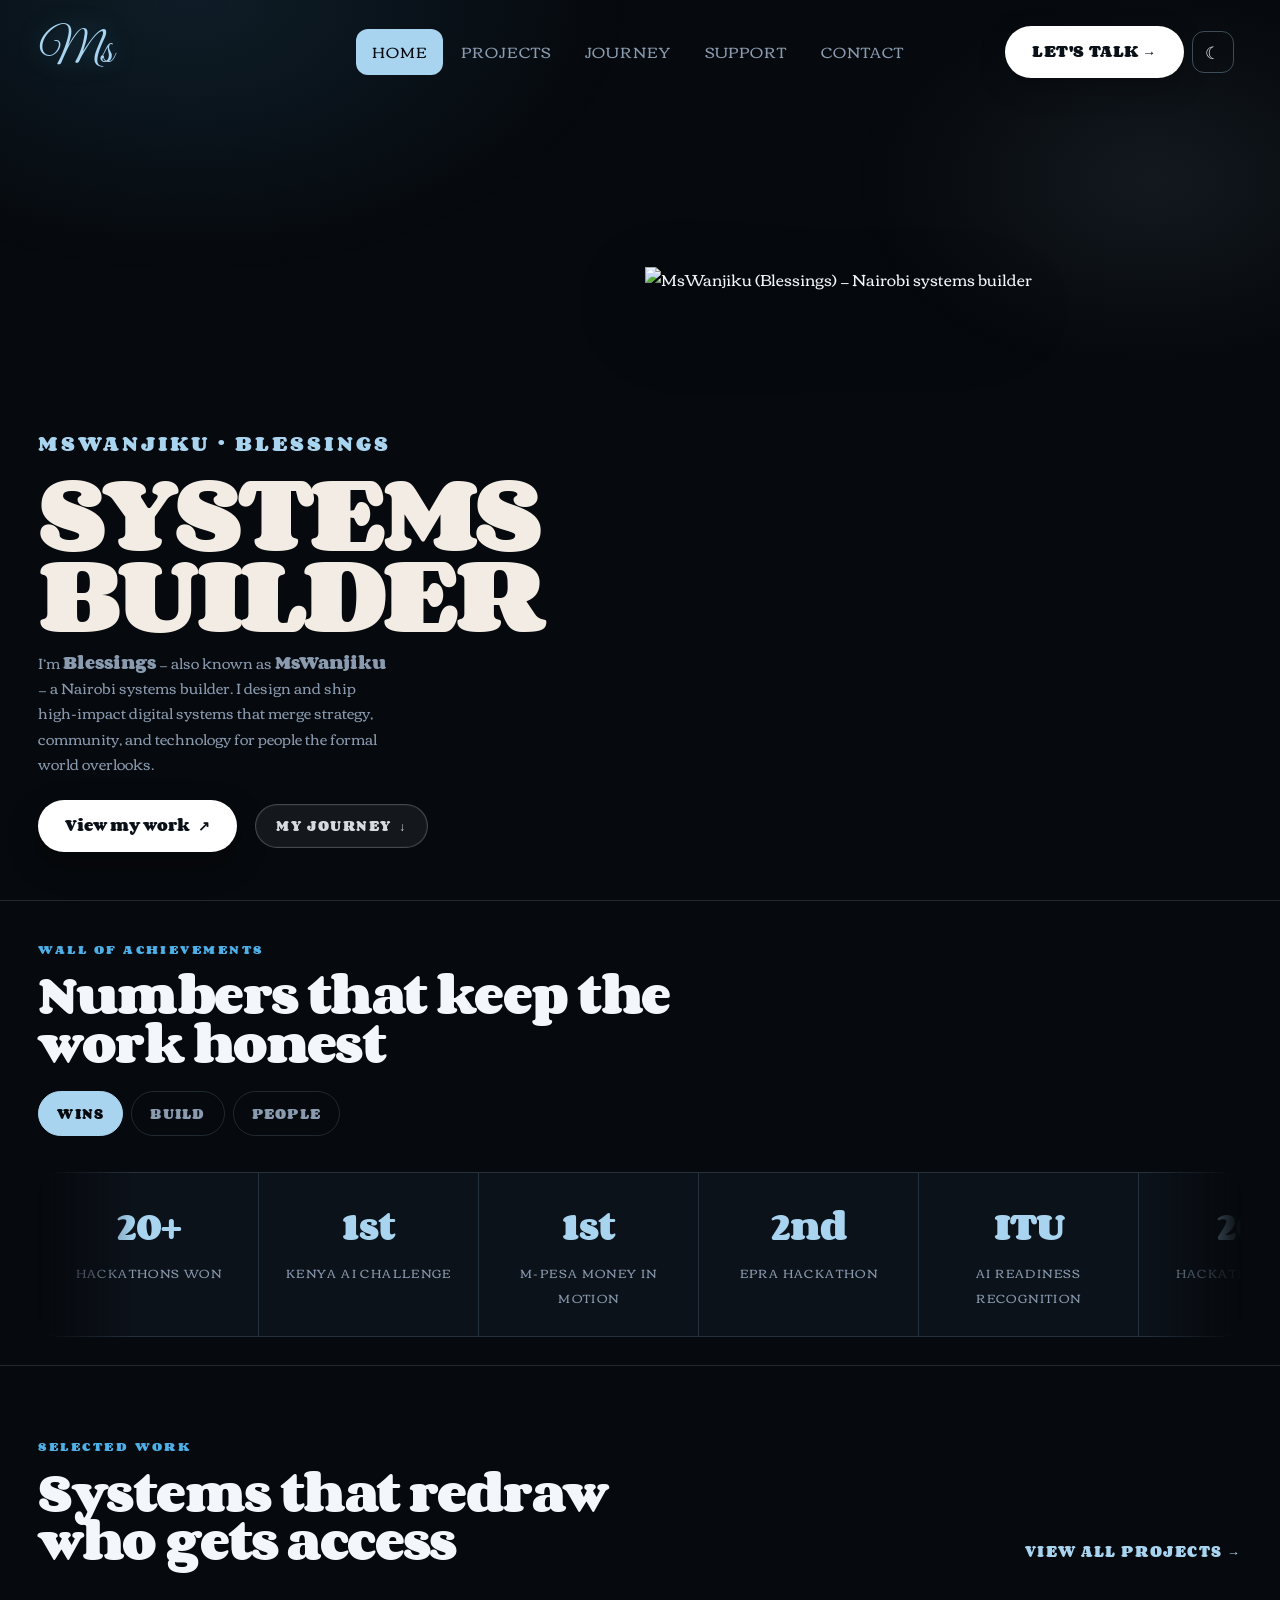
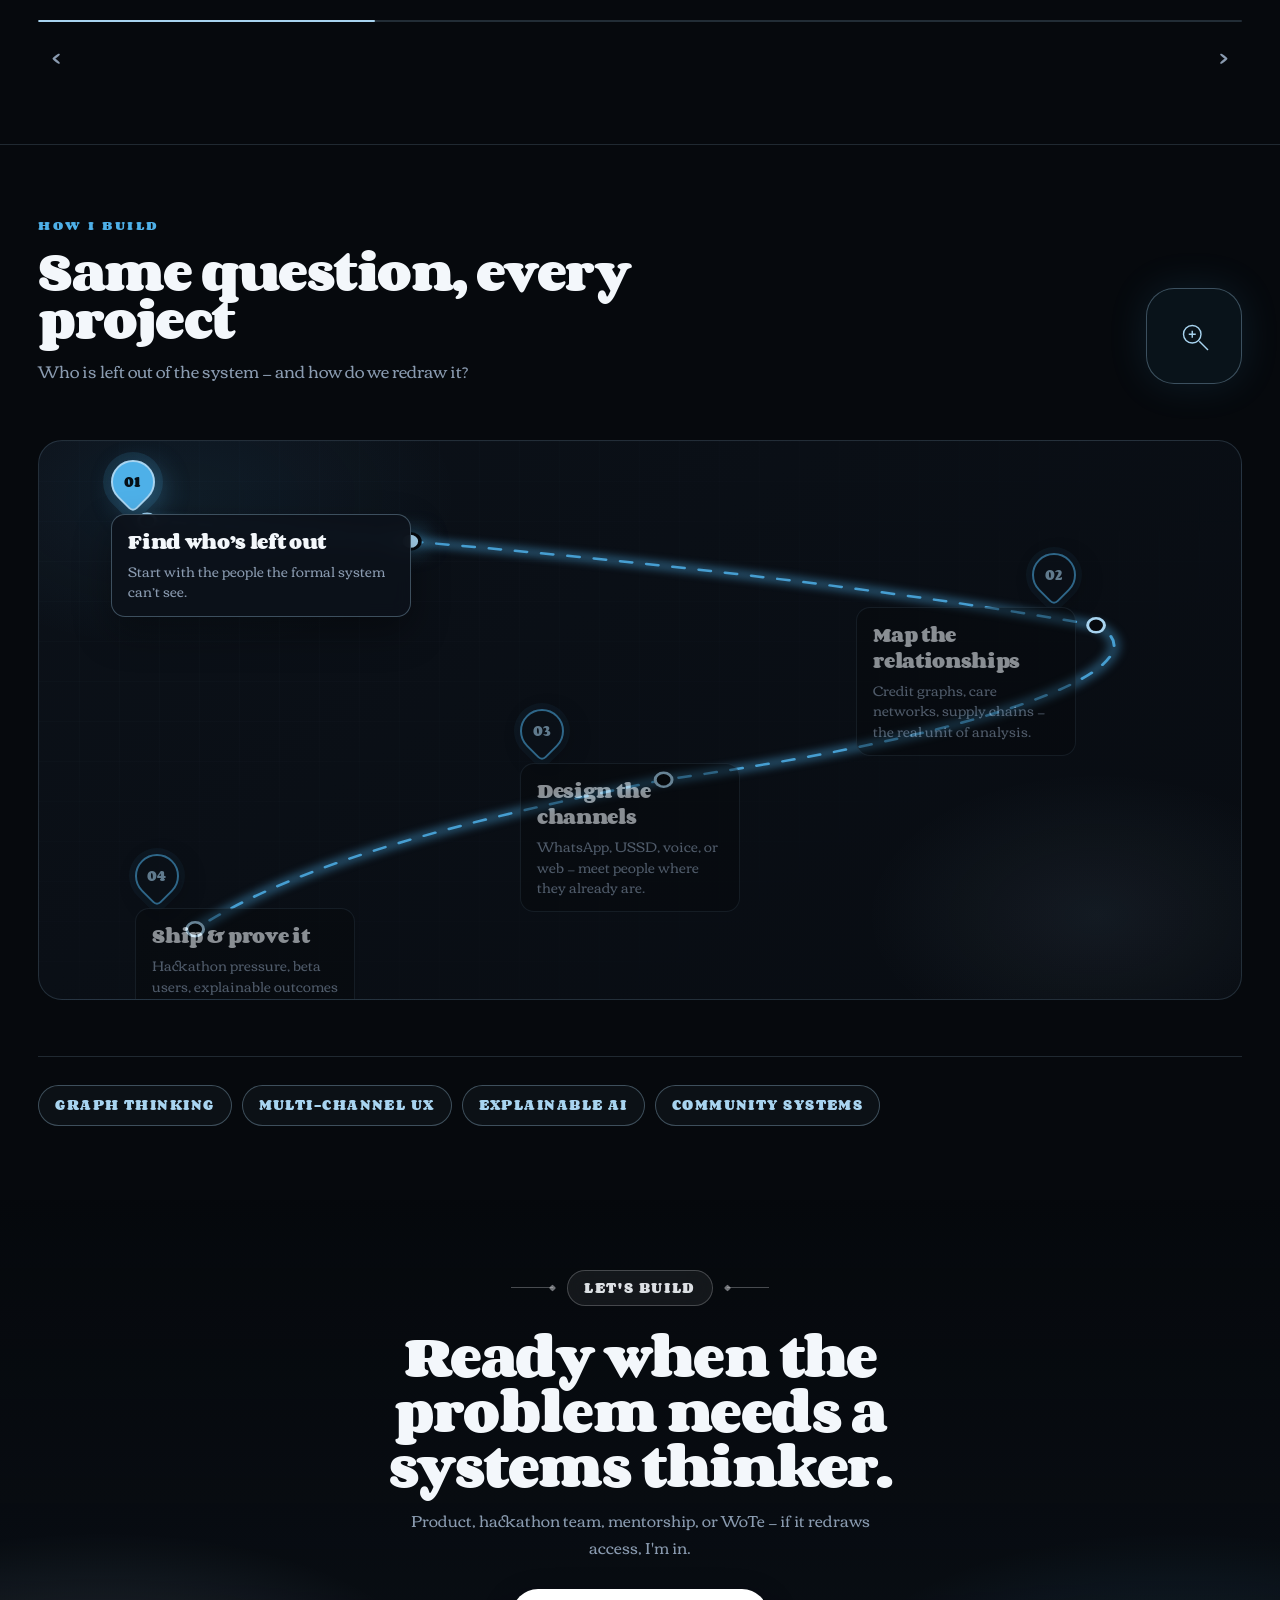
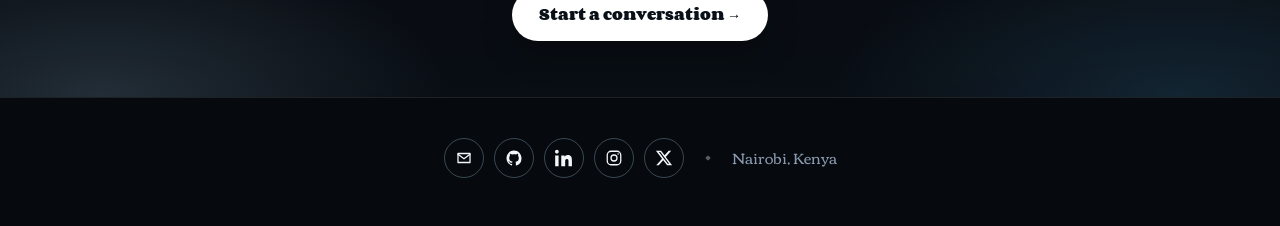
==== index.html @ 340e0d59 "Add portfolio foundation with home page and global styles. Co-authored-by: Cursor <cursoragent@curso" ====
<!DOCTYPE html>
<html lang="en">
<head>
<meta charset="UTF-8">
<meta name="viewport" content="width=device-width, initial-scale=1.0">
<title>MsWanjiku (Blessings) — Systems Builder in Nairobi</title>
<meta name="description" content="MsWanjiku (Blessings) is a Nairobi-based systems builder, developer, and product thinker. She designs AI, fintech, health, and community systems for people the formal world overlooks — and founded WoTe, a women-in-tech community.">
<meta name="author" content="Blessings (MsWanjiku)">
<meta name="robots" content="index, follow, max-image-preview:large">
<meta name="theme-color" content="#06090D">
<link rel="canonical" href="https://mswanjiku.live/">
<link rel="icon" href="favicon.svg" type="image/svg+xml">
<meta property="og:type" content="website">
<meta property="og:site_name" content="MsWanjiku">
<meta property="og:locale" content="en_KE">
<meta property="og:title" content="MsWanjiku (Blessings) — Systems Builder in Nairobi">
<meta property="og:description" content="MsWanjiku (Blessings) is a Nairobi-based systems builder, developer, and product thinker. She designs AI, fintech, health, and community systems for people the formal world overlooks — and founded WoTe, a women-in-tech community.">
<meta property="og:url" content="https://mswanjiku.live/">
<meta property="og:image" content="https://mswanjiku.live/images/portrait-hero.png">
<meta property="og:image:alt" content="MsWanjiku (Blessings) — systems builder">
<meta name="twitter:card" content="summary_large_image">
<meta name="twitter:title" content="MsWanjiku (Blessings) — Systems Builder in Nairobi">
<meta name="twitter:description" content="MsWanjiku (Blessings) is a Nairobi-based systems builder, developer, and product thinker. She designs AI, fintech, health, and community systems for people the formal world overlooks — and founded WoTe, a women-in-tech community.">
<meta name="twitter:image" content="https://mswanjiku.live/images/portrait-hero.png">
<meta name="twitter:creator" content="@mswanjiku">
<meta name="keywords" content="MsWanjiku, Blessings, Blessings Wanjiku, Nairobi developer, systems builder, Kenya AI, fintech Kenya, WoTe, women in tech">
<script type="application/ld+json">
{
  "@context": "https://schema.org",
  "@type": "Person",
  "@id": "https://mswanjiku.live/#mswanjiku",
  "name": "Blessings",
  "alternateName": [
    "MsWanjiku",
    "Ms Wanjiku",
    "Blessings Wanjiku"
  ],
  "url": "https://mswanjiku.live/",
  "image": "https://mswanjiku.live/images/portrait-hero.png",
  "jobTitle": [
    "Systems Builder",
    "Developer",
    "Product Thinker"
  ],
  "description": "Nairobi-based systems builder who designs and ships AI, fintech, health, and community infrastructure for people overlooked by formal systems. Founder of WoTe.",
  "email": "mailto:blessingswanjiku15@gmail.com",
  "address": {
    "@type": "PostalAddress",
    "addressLocality": "Nairobi",
    "addressCountry": "KE"
  },
  "nationality": "Kenyan",
  "knowsAbout": [
    "Machine learning",
    "Artificial intelligence",
    "Fintech",
    "Health systems",
    "Product design",
    "Community building",
    "Women in tech",
    "Access and inclusion"
  ],
  "sameAs": [
    "https://github.com/Nosh-thee-techy",
    "https://www.linkedin.com/in/mswanjiku",
    "https://www.instagram.com/mswanjiku",
    "https://x.com/mswanjiku"
  ],
  "founder": {
    "@type": "Organization",
    "name": "WoTe",
    "description": "Women-in-tech community focused on access, community, and representation."
  }
}
</script>
<script type="application/ld+json">
{
  "@context": "https://schema.org",
  "@type": "WebSite",
  "@id": "https://mswanjiku.live/#website",
  "name": "MsWanjiku",
  "alternateName": "Blessings \u2014 Systems Builder",
  "url": "https://mswanjiku.live/",
  "description": "Nairobi-based systems builder who designs and ships AI, fintech, health, and community infrastructure for people overlooked by formal systems. Founder of WoTe.",
  "inLanguage": "en",
  "publisher": {
    "@id": "https://mswanjiku.live/#mswanjiku"
  },
  "about": {
    "@id": "https://mswanjiku.live/#mswanjiku"
  }
}
</script>
<script type="application/ld+json">
{
  "@context": "https://schema.org",
  "@type": "ProfilePage",
  "@id": "https://mswanjiku.live/#profile",
  "url": "https://mswanjiku.live/",
  "name": "MsWanjiku \u2014 Systems Builder",
  "mainEntity": {
    "@id": "https://mswanjiku.live/#mswanjiku"
  },
  "about": {
    "@id": "https://mswanjiku.live/#mswanjiku"
  }
}
</script>
<script>
(function () {
  try {
    var t = localStorage.getItem('theme');
    if (t === 'light' || t === 'dark') document.documentElement.setAttribute('data-theme', t);
  } catch (e) {}
})();
</script>
<link rel="stylesheet" href="styles.css">
</head>
<body>

<div class="nav-wrap">
  <nav class="nav">
    <a href="index.html" class="nav-logo" aria-label="MsWanjiku home">
      <span class="nav-logo-ms">Ms</span>
    </a>
    <div class="nav-links">
      <a href="index.html">Home</a>
      <a href="projects.html">Projects</a>
      <a href="journey.html">Journey</a>
      <a href="support.html">Support</a>
      <a href="contact.html">Contact</a>
    </div>
    <div class="nav-end">
      <a href="contact.html" class="nav-cta">Let's talk →</a>
      <button class="theme-toggle" type="button" aria-label="Toggle light mode" title="Toggle theme">
      <span class="theme-toggle-sun" aria-hidden="true">☀</span>
      <span class="theme-toggle-moon" aria-hidden="true">☾</span>
      </button>
      <button class="nav-toggle" aria-label="Toggle menu">☰</button>
    </div>
  </nav>
</div>

<main>
  <!-- ============ HERO ============ -->
  <section id="hero" data-section="hero" data-icon-label="Hero">
    <div class="hero-copy">
      <p class="hero-kicker">MsWanjiku · Blessings</p>
      <h1 class="hero-display">Systems<br>Builder</h1>
      <p class="hero-blurb">I’m <strong>Blessings</strong> — also known as <strong>MsWanjiku</strong> — a Nairobi systems builder. I design and ship high-impact digital systems that merge strategy, community, and technology for people the formal world overlooks.</p>
      <div class="hero-actions">
        <a href="projects.html" class="btn btn-primary">View my work <span aria-hidden="true">↗</span></a>
        <a href="journey.html" class="btn-text-link">My journey <span aria-hidden="true">↓</span></a>
      </div>
    </div>

    <div class="hero-media">
      <img
        src="images/portrait-hero.png"
        alt="MsWanjiku (Blessings) — Nairobi systems builder"
        class="hero-media-img"
        width="1024"
        height="1024"
      >
    </div>
  </section>

  <!-- ============ WALL OF FAME ============ -->
  <section class="fame-section" id="fame" data-section="fame" data-icon-label="Achievements">
    <div class="fame-head">
      <span class="section-label">Wall of Achievements</span>
      <h2 class="section-title">Numbers that keep the work honest</h2>
    </div>
    <div class="fame-tabs" id="fame-tabs" role="tablist">
      <button class="fame-tab is-active" data-fame="wins">Wins</button>
      <button class="fame-tab" data-fame="build">Build</button>
      <button class="fame-tab" data-fame="people">People</button>
    </div>
    <div class="fame-marquee" aria-label="Achievements">
      <div class="fame-track" id="fame-track"></div>
    </div>
  </section>

  <!-- ============ FEATURED WORK ============ -->
  <section class="section-pad work-section" id="work" data-section="work" data-icon-label="Work">
    <div class="work-head">
      <div>
        <span class="section-label">Selected Work</span>
        <h2 class="section-title">Systems that redraw who gets access</h2>
      </div>
      <a href="projects.html" class="link-arrow">View all projects →</a>
    </div>
    <div class="work-landscape" id="featured-grid"></div>
    <div class="work-nav" aria-label="Browse projects">
      <div class="work-nav-track" aria-hidden="true">
        <div class="work-nav-progress" id="work-nav-progress"></div>
      </div>
      <div class="work-nav-arrows">
        <button type="button" class="work-nav-btn" id="work-prev" aria-label="Previous projects">‹</button>
        <button type="button" class="work-nav-btn" id="work-next" aria-label="Next projects">›</button>
      </div>
    </div>
  </section>

  <!-- ============ PROCESS ============ -->
  <section class="section-pad process-section" id="process" data-section="process" data-icon-label="Process">
    <div class="process-head">
      <div>
        <span class="section-label">How I Build</span>
        <h2 class="section-title">Same question, every project</h2>
        <p class="process-lead">Who is left out of the system — and how do we redraw it?</p>
      </div>
      <div class="process-lens" aria-hidden="true">
        <svg class="process-lens-icon is-active" data-step-icon="1" viewBox="0 0 48 48" fill="none" stroke="currentColor" stroke-width="1.6"><circle cx="22" cy="22" r="10"/><path d="M30 30l10 10"/><path d="M18 22h8M22 18v8"/></svg>
        <svg class="process-lens-icon" data-step-icon="2" viewBox="0 0 48 48" fill="none" stroke="currentColor" stroke-width="1.6"><circle cx="16" cy="24" r="5"/><circle cx="32" cy="16" r="4"/><circle cx="34" cy="32" r="4"/><path d="M20.5 21.5 28.5 17.5M20 26.5 30.5 30"/></svg>
        <svg class="process-lens-icon" data-step-icon="3" viewBox="0 0 48 48" fill="none" stroke="currentColor" stroke-width="1.6"><rect x="8" y="12" width="20" height="28" rx="3"/><rect x="22" y="8" width="18" height="24" rx="3"/><path d="M14 20h8M14 26h6"/></svg>
        <svg class="process-lens-icon" data-step-icon="4" viewBox="0 0 48 48" fill="none" stroke="currentColor" stroke-width="1.6"><path d="M12 30l8-16 6 10 4-8 6 14"/><path d="M10 36h28"/></svg>
      </div>
    </div>

    <div class="process-map" id="process-list">
      <svg class="process-map-svg" viewBox="0 0 1000 560" preserveAspectRatio="none" aria-hidden="true">
        <path id="process-route" class="process-map-route-glow" d="M90 80 C 320 100, 620 130, 880 185 C 940 220, 820 290, 520 340 C 360 380, 220 420, 130 490" />
        <path class="process-map-route" d="M90 80 C 320 100, 620 130, 880 185 C 940 220, 820 290, 520 340 C 360 380, 220 420, 130 490" />
        <circle class="process-map-dot" cx="90" cy="80" r="7" />
        <circle class="process-map-dot" cx="880" cy="185" r="7" />
        <circle class="process-map-dot" cx="520" cy="340" r="7" />
        <circle class="process-map-dot" cx="130" cy="490" r="7" />
        <circle id="process-traveler" class="process-map-traveler" cx="90" cy="80" r="8" />
      </svg>

      <article class="process-step is-active" data-step="1" style="--x:6%; --y:4%;">
        <div class="process-pin"><span class="num">01</span></div>
        <div class="process-card">
          <h4>Find who’s left out</h4>
          <p>Start with the people the formal system can’t see.</p>
          <div class="process-card-detail">
            <p>Interview the overlooked users first. Name the barriers — literacy, connectivity, trust, documentation — before writing a line of product strategy.</p>
          </div>
        </div>
      </article>

      <article class="process-step" data-step="2" style="--x:68%; --y:20%;">
        <div class="process-pin"><span class="num">02</span></div>
        <div class="process-card">
          <h4>Map the relationships</h4>
          <p>Credit graphs, care networks, supply chains — the real unit of analysis.</p>
          <div class="process-card-detail">
            <p>Systems fail in the links between people. I model who depends on whom, what flows where, and where a small intervention can unlock access.</p>
          </div>
        </div>
      </article>

      <article class="process-step" data-step="3" style="--x:40%; --y:48%;">
        <div class="process-pin"><span class="num">03</span></div>
        <div class="process-card">
          <h4>Design the channels</h4>
          <p>WhatsApp, USSD, voice, or web — meet people where they already are.</p>
          <div class="process-card-detail">
            <p>Pick the lowest-friction channel for the real context. Design for intermittent connectivity, shared phones, and interfaces that don’t assume English or broadband.</p>
          </div>
        </div>
      </article>

      <article class="process-step" data-step="4" style="--x:8%; --y:74%;">
        <div class="process-pin"><span class="num">04</span></div>
        <div class="process-card">
          <h4>Ship & prove it</h4>
          <p>Hackathon pressure, beta users, explainable outcomes — then scale what works.</p>
          <div class="process-card-detail">
            <p>Prototype under constraint, put it in front of real users, measure what changed, and only then scale. Proof beats polish.</p>
          </div>
        </div>
      </article>
    </div>

    <div class="process-tools reveal">
      <span>Graph thinking</span>
      <span>Multi-channel UX</span>
      <span>Explainable AI</span>
      <span>Community systems</span>
    </div>
  </section>

</main>


<section class="site-cta">
  <div class="site-cta-inner">
    <div class="site-cta-badge-wrap">
      <span class="site-cta-line" aria-hidden="true"></span>
      <span class="site-cta-badge">Let's build</span>
      <span class="site-cta-line" aria-hidden="true"></span>
    </div>
    <h2>Ready when the problem needs a systems thinker.</h2>
    <p>Product, hackathon team, mentorship, or WoTe — if it redraws access, I'm in.</p>
    <a href="mailto:blessingswanjiku15@gmail.com" class="btn btn-primary">Start a conversation →</a>
  </div>
</section>

<footer class="site-footer" id="connect" data-section="connect" data-icon-label="Connect">
  <div class="site-footer-contacts">
    <div class="site-socials" aria-label="Social links">
      <a href="mailto:blessingswanjiku15@gmail.com" class="site-social" aria-label="Email">
        <svg viewBox="0 0 24 24" aria-hidden="true" fill="none" stroke="currentColor" stroke-width="1.7" stroke-linecap="round" stroke-linejoin="round"><path d="M4 6h16v12H4z"/><path d="m4 7 8 6 8-6"/></svg>
      </a>
      <a href="https://github.com/Nosh-thee-techy" class="site-social" target="_blank" rel="noopener" aria-label="GitHub">
        <svg viewBox="0 0 24 24" aria-hidden="true" fill="currentColor"><path d="M12 2C6.48 2 2 6.58 2 12.26c0 4.52 2.87 8.35 6.84 9.7.5.1.68-.22.68-.48 0-.24-.01-.87-.01-1.7-2.78.62-3.37-1.37-3.37-1.37-.45-1.18-1.11-1.5-1.11-1.5-.91-.64.07-.63.07-.63 1 .07 1.53 1.06 1.53 1.06.89 1.57 2.34 1.12 2.91.86.09-.66.35-1.12.63-1.38-2.22-.26-4.56-1.14-4.56-5.07 0-1.12.39-2.03 1.03-2.75-.1-.26-.45-1.3.1-2.7 0 0 .84-.27 2.75 1.05A9.3 9.3 0 0 1 12 7.1c.85 0 1.71.12 2.51.35 1.91-1.32 2.75-1.05 2.75-1.05.55 1.4.2 2.44.1 2.7.64.72 1.03 1.63 1.03 2.75 0 3.94-2.34 4.8-4.57 5.06.36.32.68.94.68 1.9 0 1.38-.01 2.49-.01 2.83 0 .26.18.58.69.48A10.04 10.04 0 0 0 22 12.26C22 6.58 17.52 2 12 2z"/></svg>
      </a>
      <a href="https://www.linkedin.com/in/mswanjiku" class="site-social" target="_blank" rel="noopener" aria-label="LinkedIn">
        <svg viewBox="0 0 24 24" aria-hidden="true" fill="currentColor"><path d="M4.98 3.5C4.98 4.88 3.88 6 2.5 6S.02 4.88.02 3.5C.02 2.12 1.13 1 2.5 1s2.48 1.12 2.48 2.5zM.22 8.5h4.56V23H.22V8.5zM8.34 8.5h4.37v1.98h.06c.61-1.15 2.1-2.36 4.32-2.36 4.62 0 5.47 3.04 5.47 6.99V23h-4.56v-6.2c0-1.48-.03-3.38-2.06-3.38-2.06 0-2.38 1.61-2.38 3.27V23H8.34V8.5z"/></svg>
      </a>
      <a href="https://www.instagram.com/mswanjiku" class="site-social" target="_blank" rel="noopener" aria-label="Instagram">
        <svg viewBox="0 0 24 24" aria-hidden="true" fill="none" stroke="currentColor" stroke-width="1.7" stroke-linecap="round" stroke-linejoin="round"><rect x="3" y="3" width="18" height="18" rx="5"/><circle cx="12" cy="12" r="4"/><circle cx="17.5" cy="6.5" r="1" fill="currentColor" stroke="none"/></svg>
      </a>
      <a href="https://x.com/mswanjiku" class="site-social" target="_blank" rel="noopener" aria-label="X">
        <svg viewBox="0 0 24 24" aria-hidden="true" fill="currentColor"><path d="M18.244 2.25h3.308l-7.227 8.26 8.502 11.24H16.17l-5.214-6.817L4.99 21.75H1.68l7.73-8.835L1.254 2.25H8.08l4.713 6.231zm-1.161 17.52h1.833L7.084 4.126H5.117z"/></svg>
      </a>
    </div>
    <span class="site-footer-sep" aria-hidden="true"></span>
    <span>Nairobi, Kenya</span>
  </div>
</footer>

<script src="projects-data.js"></script>
<script src="main.js"></script>
<script>
  /* Selected work — landscape project cards + arrows */
  (function () {
    const list = document.getElementById('featured-grid');
    if (!list || typeof projectData === 'undefined') return;

    projectData.forEach((p, i) => {
      const card = document.createElement('a');
      card.className = 'work-landscape-card reveal visible';
      card.href = 'projects.html#' + p.id;
      card.innerHTML = `
        <div class="work-landscape-visual" data-tone="${(i % 4) + 1}"></div>
        <div class="work-landscape-body">
          <div class="work-landscape-tag">${p.tag}</div>
          <h3>${p.title}</h3>
          <p>${p.summary}</p>
          <span class="work-landscape-cta">Open project ↗</span>
        </div>
      `;
      list.appendChild(card);
    });

    const prev = document.getElementById('work-prev');
    const next = document.getElementById('work-next');
    const progress = document.getElementById('work-nav-progress');

    function cardStep() {
      const card = list.querySelector('.work-landscape-card');
      if (!card) return 320;
      const styles = getComputedStyle(list);
      const gap = parseFloat(styles.gap) || 18;
      return card.getBoundingClientRect().width + gap;
    }

    function updateNav() {
      const max = list.scrollWidth - list.clientWidth;
      const left = list.scrollLeft;
      if (prev) prev.disabled = left <= 4;
      if (next) next.disabled = left >= max - 4;
      if (progress) {
        if (max <= 0) {
          progress.style.width = '100%';
          progress.style.transform = 'translateX(0)';
        } else {
          const view = list.clientWidth / list.scrollWidth;
          const pct = Math.max(0.18, view);
          const travel = (1 - pct) * 100;
          const t = left / max;
          progress.style.width = (pct * 100) + '%';
          progress.style.transform = 'translateX(' + (t * travel / pct) + '%)';
        }
      }
    }

    function scrollByDir(dir) {
      list.scrollBy({ left: dir * cardStep(), behavior: 'smooth' });
    }

    if (prev) prev.addEventListener('click', () => scrollByDir(-1));
    if (next) next.addEventListener('click', () => scrollByDir(1));
    list.addEventListener('scroll', updateNav, { passive: true });
    window.addEventListener('resize', updateNav);
    updateNav();
  })();

  /* Wall of Achievements — tabs + horizontal marquee */
  (function () {
    const track = document.getElementById('fame-track');
    const tabs = document.querySelectorAll('.fame-tab');
    if (!track) return;

    const sets = {
      wins: [
        { n: '20+', l: 'Hackathons won' },
        { n: '1st', l: 'Kenya AI Challenge' },
        { n: '1st', l: 'M-Pesa Money in Motion' },
        { n: '2nd', l: 'EPRA Hackathon' },
        { n: 'ITU', l: 'AI Readiness recognition' }
      ],
      build: [
        { n: '20+', l: 'Systems launched' },
        { n: '50+', l: 'SMEs on PromoGPT' },
        { n: '4', l: 'Channels in Tahadhari' },
        { n: '6', l: 'EquityGrid variables' },
        { n: '∞', l: 'Graph relationships modeled' }
      ],
      people: [
        { n: '5+', l: 'Teams collaborated with' },
        { n: '1', l: 'Community founded — WoTe' },
        { n: 'NBO', l: 'Based in Nairobi' },
        { n: 'RKO', l: 'ContraBot team lead' },
        { n: 'Ms', l: 'MsWanjiku' }
      ]
    };

    function renderFame(key) {
      const items = sets[key] || sets.wins;
      const html = items.map(i => `
        <div class="fame-card">
          <strong>${i.n}</strong>
          <span>${i.l}</span>
        </div>
      `).join('');
      track.innerHTML = html + html; // duplicate for seamless loop
      track.style.animation = 'none';
      void track.offsetWidth;
      track.style.animation = '';
    }

    tabs.forEach(tab => {
      tab.addEventListener('click', () => {
        tabs.forEach(t => t.classList.remove('is-active'));
        tab.classList.add('is-active');
        renderFame(tab.dataset.fame);
      });
    });

    renderFame('wins');
  })();
</script>
</body>
</html>
---- styles.css ----
/* =========================================================
   STYLES.CSS — dark luxe portfolio, ice-blue accents
   Inspired structure: editorial hero, TOC, project cards,
   sticky scroll icon that morphs per section
   ========================================================= */

@import url('https://fonts.googleapis.com/css2?family=Corben:wght@400;700&family=Great+Vibes&display=swap');

:root {
  --bg:          #06090D;
  --bg-2:        #0C121A;
  --bg-3:        #141C27;
  --ink:         #F3F7FB;
  --muted:       #8A9BB0;
  --ice:         #A8D4F0;
  --azure:       #4EB0E8;
  --azure-deep:  #1C84C4;
  --line:        rgba(168, 212, 240, 0.16);
  --line-strong: rgba(168, 212, 240, 0.32);
  --glow:        rgba(78, 176, 232, 0.22);

  --font-display: 'Corben', Georgia, serif;
  --font-script: 'Great Vibes', cursive;
  --font-serif: 'Corben', Georgia, serif;
  --font-body: 'Corben', Georgia, serif;

  --max-w: min(1680px, 100%);
  --page-gutter: clamp(20px, 3vw, 40px);
  --nav-h: 84px;
  --surface: rgba(12, 18, 26, 0.85);
  --shadow: rgba(0, 0, 0, 0.45);
  --hero-wash: rgba(78, 176, 232, 0.12);
  --hero-wash-2: rgba(168, 212, 240, 0.08);
}

html[data-theme="light"] {
  --bg:          #EAF3FA;
  --bg-2:        #F7FBFE;
  --bg-3:        #D9E8F4;
  --ink:         #0C1824;
  --muted:       #4F667C;
  --ice:         #1E7EB8;
  --azure:       #1780C4;
  --azure-deep:  #0F5F96;
  --line:        rgba(15, 95, 150, 0.14);
  --line-strong: rgba(15, 95, 150, 0.28);
  --glow:        rgba(23, 128, 196, 0.16);
  --surface:     rgba(247, 251, 254, 0.92);
  --shadow:      rgba(12, 40, 70, 0.12);
  --hero-wash:   rgba(78, 176, 232, 0.22);
  --hero-wash-2: rgba(30, 126, 184, 0.1);
  color-scheme: light;
}

* { box-sizing: border-box; margin: 0; padding: 0; }

html { scroll-behavior: smooth; color-scheme: dark; }

body {
  background: var(--bg);
  color: var(--ink);
  font-family: var(--font-body);
  line-height: 1.55;
  min-height: 100vh;
  overflow-x: hidden;
  transition: background 0.35s ease, color 0.35s ease;
}

body::before {
  content: '';
  position: fixed;
  inset: 0;
  pointer-events: none;
  z-index: 0;
  background:
    radial-gradient(ellipse 800px 500px at 15% 0%, var(--hero-wash), transparent 55%),
    radial-gradient(ellipse 600px 400px at 90% 20%, var(--hero-wash-2), transparent 50%);
}

@media (prefers-reduced-motion: reduce) {
  * { animation-duration: 0.01ms !important; transition-duration: 0.01ms !important; }
}

a { color: inherit; text-decoration: none; }
img { max-width: 100%; display: block; }
button { font-family: inherit; }

/* ---------- NAV (not sticky) ---------- */
.nav-wrap {
  position: relative;
  z-index: 100;
  padding: 10px var(--page-gutter) 4px;
  display: flex;
  justify-content: center;
}

.nav {
  position: relative;
  width: 100%;
  max-width: var(--max-w);
  height: var(--nav-h);
  display: grid;
  grid-template-columns: 1fr auto 1fr;
  align-items: center;
  column-gap: 16px;
  padding: 0 8px 0 4px;
  background: transparent;
  border: none;
}

.nav-logo {
  display: inline-flex;
  align-items: center;
  justify-content: center;
  justify-self: start;
  width: 68px;
  height: 68px;
  text-decoration: none;
  color: inherit;
}

.nav-logo-ms {
  font-family: var(--font-script);
  font-weight: 400;
  font-size: 2.85rem;
  line-height: 1;
  color: var(--ice);
  text-shadow: 0 0 24px rgba(78, 176, 232, 0.35);
  transition: color 0.2s ease, transform 0.2s ease;
}

.nav-logo:hover .nav-logo-ms {
  color: var(--ink);
  transform: scale(1.06);
}

.nav-links {
  display: flex;
  align-items: center;
  justify-content: center;
  justify-self: center;
  gap: 2px;
  grid-column: 2;
}

.nav-end {
  display: flex;
  align-items: center;
  justify-content: flex-end;
  justify-self: end;
  gap: 8px;
  grid-column: 3;
}

.nav-links a {
  font-size: 0.92rem;
  font-weight: 500;
  letter-spacing: 0.06em;
  text-transform: uppercase;
  color: var(--muted);
  padding: 12px 16px;
  border-radius: 12px;
  transition: color 0.25s ease, background 0.25s ease;
}

.nav-links a:hover { color: var(--ink); }
.nav-links a.active {
  color: var(--bg);
  background: var(--ice);
}

.nav-cta {
  margin: 0;
  display: inline-flex;
  align-items: center;
  gap: 8px;
  padding: 14px 26px;
  border-radius: 999px;
  background: #fff;
  color: #0A1018;
  font-size: 0.86rem;
  font-weight: 700;
  letter-spacing: 0.04em;
  text-transform: uppercase;
  border: 1px solid rgba(255, 255, 255, 0.2);
  box-shadow: 0 10px 28px rgba(0, 0, 0, 0.22);
  transition: transform 0.2s ease, background 0.2s ease, box-shadow 0.2s ease;
}

.nav-cta:hover {
  transform: translateY(-1px);
  background: #F3F7FB;
  box-shadow: 0 14px 32px rgba(0, 0, 0, 0.28);
}

.theme-toggle {
  display: inline-flex;
  align-items: center;
  justify-content: center;
  width: 42px;
  height: 42px;
  margin: 0;
  border-radius: 12px;
  background: transparent;
  border: 1px solid var(--line-strong);
  color: var(--ink);
  font-size: 1.05rem;
  cursor: pointer;
  transition: background 0.2s ease, border-color 0.2s ease, transform 0.2s ease;
}

.theme-toggle:hover {
  background: var(--bg-3);
  transform: translateY(-1px);
}

.theme-toggle-sun { display: none; }
.theme-toggle-moon { display: inline; }
html[data-theme="light"] .theme-toggle-sun { display: inline; }
html[data-theme="light"] .theme-toggle-moon { display: none; }

.nav-toggle {
  display: none;
  width: 42px;
  height: 42px;
  margin: 0;
  border-radius: 12px;
  background: transparent;
  border: 1px solid var(--line-strong);
  color: var(--ink);
  font-size: 1.15rem;
  cursor: pointer;
  align-items: center;
  justify-content: center;
}

/* ---------- STICKY SCROLL ICON ---------- */
.scroll-icon {
  position: fixed;
  right: 12px;
  top: 50%;
  transform: translateY(-50%);
  z-index: 90;
  width: 72px;
  height: 72px;
  border-radius: 22px;
  background: var(--surface);
  border: 1px solid var(--line-strong);
  box-shadow: 0 12px 40px var(--shadow), 0 0 40px var(--glow);
  display: flex;
  align-items: center;
  justify-content: center;
  color: var(--ice);
  pointer-events: none;
  transition: border-color 0.35s ease, box-shadow 0.35s ease;
}

.scroll-icon svg {
  width: 30px;
  height: 30px;
  stroke: currentColor;
  fill: none;
  stroke-width: 1.6;
  stroke-linecap: round;
  stroke-linejoin: round;
  opacity: 0;
  position: absolute;
  transform: scale(0.85);
  transition: opacity 0.35s ease, transform 0.35s ease;
}

.scroll-icon svg.is-active {
  opacity: 1;
  transform: scale(1);
}

.scroll-icon-label {
  position: absolute;
  bottom: -28px;
  font-size: 0.65rem;
  letter-spacing: 0.18em;
  text-transform: uppercase;
  color: var(--muted);
  white-space: nowrap;
  transition: color 0.3s ease;
}

/* ---------- MAIN ---------- */
main {
  position: relative;
  z-index: 1;
  padding-top: 12px;
}

section.content,
.section-pad {
  max-width: var(--max-w);
  margin: 0 auto;
  padding: 72px var(--page-gutter);
}

.section-head {
  display: flex;
  align-items: end;
  justify-content: space-between;
  gap: 24px;
  margin-bottom: 40px;
  flex-wrap: wrap;
}

.section-label {
  font-size: 0.7rem;
  letter-spacing: 0.22em;
  text-transform: uppercase;
  font-weight: 600;
  color: var(--azure);
  margin-bottom: 12px;
  display: block;
}

.section-title {
  font-family: var(--font-display);
  font-weight: 700;
  font-size: clamp(1.9rem, 4vw, 2.8rem);
  letter-spacing: -0.035em;
  line-height: 1.08;
  max-width: 640px;
}

.section-sub {
  color: var(--muted);
  font-size: 1.05rem;
  max-width: 540px;
  margin-bottom: 40px;
  line-height: 1.7;
}

.link-arrow {
  font-size: 0.8rem;
  font-weight: 600;
  letter-spacing: 0.12em;
  text-transform: uppercase;
  color: var(--ice);
  display: inline-flex;
  align-items: center;
  gap: 8px;
  border-bottom: 1px solid transparent;
  padding-bottom: 2px;
  transition: border-color 0.2s ease;
}

.link-arrow:hover { border-color: var(--ice); }

/* ---------- HERO (split: copy + portrait) ---------- */
#hero {
  position: relative;
  max-width: var(--max-w);
  margin: 0 auto;
  padding: 4px var(--page-gutter) 36px;
  min-height: calc(100vh - 110px);
  display: grid;
  grid-template-columns: minmax(0, 1fr) minmax(320px, 1.05fr);
  gap: clamp(20px, 3vw, 40px);
  align-items: end;
}

.hero-copy {
  position: relative;
  z-index: 3;
  max-width: 36rem;
  margin-right: 0;
  padding-bottom: 12px;
  opacity: 0;
  animation: fadeUp 0.9s ease forwards 0.15s;
}

.hero-kicker {
  font-size: clamp(0.95rem, 1.4vw, 1.15rem);
  font-weight: 600;
  letter-spacing: 0.16em;
  text-transform: uppercase;
  color: var(--ice);
  margin-bottom: 14px;
  position: relative;
  z-index: 4;
}

.hero-display {
  font-family: var(--font-display);
  font-weight: 800;
  font-size: clamp(3rem, 7.4vw, 5.6rem);
  line-height: 0.9;
  letter-spacing: -0.055em;
  text-transform: uppercase;
  color: #F2ECE4;
  margin-bottom: 18px;
  max-width: 10.5ch;
  position: relative;
  z-index: 3;
}

.hero-blurb {
  color: var(--muted);
  font-size: clamp(0.95rem, 1.2vw, 1.05rem);
  line-height: 1.65;
  max-width: 32ch;
  margin-bottom: 24px;
  position: relative;
  z-index: 4;
}

.hero-actions {
  display: flex;
  flex-wrap: wrap;
  align-items: center;
  gap: 18px;
  position: relative;
  z-index: 4;
}

.btn-text-link {
  display: inline-flex;
  align-items: center;
  gap: 8px;
  font-size: 0.74rem;
  font-weight: 600;
  letter-spacing: 0.12em;
  text-transform: uppercase;
  color: rgba(243, 247, 251, 0.88);
  padding: 12px 20px;
  border-radius: 999px;
  border: 1px solid rgba(243, 247, 251, 0.22);
  background: rgba(255, 255, 255, 0.06);
  backdrop-filter: blur(10px);
  box-shadow: 0 0 0 1px rgba(255, 255, 255, 0.04) inset;
  transition: color 0.2s ease, border-color 0.2s ease, background 0.2s ease, transform 0.2s ease;
}

.btn-text-link:hover {
  color: #fff;
  border-color: rgba(243, 247, 251, 0.4);
  background: rgba(255, 255, 255, 0.1);
  transform: translateY(-1px);
}

.hero-media {
  position: relative;
  z-index: 1;
  width: 100%;
  max-width: min(720px, 52vw);
  margin-left: auto;
  margin-right: 12px;
  justify-self: end;
  display: flex;
  align-items: flex-end;
  justify-content: center;
  opacity: 0;
  animation: fadeUp 1s ease forwards 0.3s;
}

.hero-media-img {
  position: relative;
  z-index: 2;
  width: 100%;
  height: auto;
  max-height: min(82vh, 780px);
  object-fit: contain;
  object-position: center bottom;
  display: block;
  filter: drop-shadow(0 28px 48px rgba(0, 0, 0, 0.4));
  image-rendering: auto;
  -webkit-backface-visibility: hidden;
  backface-visibility: hidden;
}

.btn-hero {
  display: inline-flex;
  align-items: center;
  gap: 10px;
  padding: 14px 26px;
  border-radius: 999px;
  background: #fff;
  color: #0A1018;
  font-weight: 700;
  font-size: 0.9rem;
  border: 1px solid rgba(255, 255, 255, 0.18);
  box-shadow: 0 12px 32px rgba(0, 0, 0, 0.28);
  transition: transform 0.2s ease, background 0.2s ease, box-shadow 0.2s ease;
}

.btn-hero:hover {
  transform: translateY(-2px);
  background: #F3F7FB;
  box-shadow: 0 16px 36px rgba(0, 0, 0, 0.34);
}

.btn-hero-icon {
  width: 28px;
  height: 28px;
  border-radius: 50%;
  background: rgba(10, 16, 24, 0.08);
  color: #0A1018;
  display: inline-flex;
  align-items: center;
  justify-content: center;
  font-size: 0.95rem;
}

/* ---------- BUTTONS ---------- */
.btn {
  display: inline-flex;
  align-items: center;
  justify-content: center;
  gap: 8px;
  padding: 14px 26px;
  border-radius: 999px;
  font-size: 0.88rem;
  font-weight: 700;
  cursor: pointer;
  border: 1px solid transparent;
  transition: transform 0.2s ease, background 0.2s ease, border-color 0.2s ease, box-shadow 0.2s ease, color 0.2s ease;
}

.btn:hover { transform: translateY(-2px); }

.btn-primary {
  background: #fff;
  color: #0A1018;
  border-color: rgba(255, 255, 255, 0.18);
  box-shadow: 0 12px 32px rgba(0, 0, 0, 0.28);
}
.btn-primary:hover {
  background: #F3F7FB;
  box-shadow: 0 16px 36px rgba(0, 0, 0, 0.34);
}

.btn-ghost {
  background: rgba(255, 255, 255, 0.06);
  color: rgba(243, 247, 251, 0.92);
  border-color: rgba(243, 247, 251, 0.22);
  backdrop-filter: blur(10px);
  box-shadow: 0 0 0 1px rgba(255, 255, 255, 0.04) inset;
}
.btn-ghost:hover {
  border-color: rgba(243, 247, 251, 0.4);
  background: rgba(255, 255, 255, 0.1);
  color: #fff;
}

.btn-live {
  background: rgba(255, 255, 255, 0.08);
  color: #F3F7FB;
  border-color: rgba(243, 247, 251, 0.22);
  font-size: 0.82rem;
  padding: 10px 18px;
}
.btn-live:hover {
  background: #fff;
  color: #0A1018;
  border-color: #fff;
}

.btn-live.is-disabled,
.btn-live:disabled {
  opacity: 0.55;
  cursor: not-allowed;
  transform: none;
  pointer-events: none;
}

/* ---------- TOC ---------- */
#toc {
  border-top: 1px solid var(--line);
  border-bottom: 1px solid var(--line);
  background: rgba(12, 18, 26, 0.55);
}

.toc-grid {
  max-width: var(--max-w);
  margin: 0 auto;
  padding: 48px var(--page-gutter);
  display: grid;
  grid-template-columns: 1.4fr 0.8fr;
  gap: 40px;
  align-items: center;
}

.toc-list {
  display: grid;
  grid-template-columns: 1fr 1fr;
  gap: 0 40px;
  list-style: none;
}

.toc-list a {
  display: flex;
  align-items: baseline;
  gap: 16px;
  padding: 16px 0;
  border-bottom: 1px solid var(--line);
  transition: color 0.2s ease, padding-left 0.2s ease;
}

.toc-list a:hover {
  color: var(--ice);
  padding-left: 6px;
}

.toc-num {
  font-family: var(--font-display);
  font-weight: 700;
  font-size: 0.85rem;
  color: var(--azure);
  letter-spacing: 0.08em;
}

.toc-name {
  font-family: var(--font-display);
  font-weight: 600;
  font-size: 1.15rem;
  letter-spacing: -0.02em;
}

.toc-visual {
  height: 220px;
  border-radius: 24px;
  border: 1px solid var(--line);
  background:
    radial-gradient(circle at 40% 40%, rgba(78, 176, 232, 0.28), transparent 55%),
    linear-gradient(145deg, #101820, #0A1018);
  position: relative;
  overflow: hidden;
}

.toc-visual::after {
  content: '';
  position: absolute;
  inset: 20%;
  border-radius: 40% 60% 55% 45%;
  background: linear-gradient(135deg, rgba(168, 212, 240, 0.45), rgba(28, 132, 196, 0.15));
  filter: blur(2px);
  animation: blobFloat 8s ease-in-out infinite;
}

@keyframes blobFloat {
  0%, 100% { transform: rotate(0deg) scale(1); }
  50% { transform: rotate(12deg) scale(1.08); }
}

/* ---------- STATS ---------- */
.stats-bar {
  max-width: var(--max-w);
  margin: 0 auto;
  padding: 0 var(--page-gutter) 20px;
}

.stats-inner {
  display: grid;
  grid-template-columns: repeat(4, 1fr);
  border: 1px solid var(--line);
  border-radius: 18px;
  overflow: hidden;
  background: var(--bg-2);
}

.stat {
  padding: 28px 22px;
  border-right: 1px solid var(--line);
  text-align: center;
}

.stat:last-child { border-right: none; }

.stat strong {
  display: block;
  font-family: var(--font-display);
  font-size: 1.8rem;
  font-weight: 700;
  letter-spacing: -0.03em;
  color: var(--ice);
  margin-bottom: 6px;
}

.stat span {
  font-size: 0.78rem;
  letter-spacing: 0.08em;
  text-transform: uppercase;
  color: var(--muted);
}

/* ---------- SELECTED WORK (editorial list) ---------- */
.work-section {
  border-top: 1px solid var(--line);
}

.work-head {
  display: flex;
  align-items: end;
  justify-content: space-between;
  gap: 24px;
  flex-wrap: wrap;
  margin-bottom: 28px;
}

.work-tabs,
.fame-tabs {
  display: flex;
  gap: 8px;
  overflow-x: auto;
  padding-bottom: 8px;
  margin-bottom: 28px;
  scrollbar-width: none;
  -ms-overflow-style: none;
}

.work-tabs::-webkit-scrollbar,
.fame-tabs::-webkit-scrollbar { display: none; }

.work-tab,
.fame-tab {
  flex: 0 0 auto;
  border: 1px solid var(--line);
  background: transparent;
  color: var(--muted);
  font-family: inherit;
  font-size: 0.78rem;
  font-weight: 600;
  letter-spacing: 0.1em;
  text-transform: uppercase;
  padding: 10px 18px;
  border-radius: 999px;
  cursor: pointer;
  transition: background 0.2s ease, color 0.2s ease, border-color 0.2s ease;
}

.work-tab:hover,
.fame-tab:hover {
  color: var(--ink);
  border-color: var(--line-strong);
}

.work-tab.is-active,
.fame-tab.is-active {
  background: var(--ice);
  color: var(--bg);
  border-color: var(--ice);
}

/* Landscape project strip */
.work-landscape {
  display: flex;
  gap: 18px;
  overflow-x: auto;
  padding: 8px 4px 12px;
  scroll-snap-type: x mandatory;
  scrollbar-width: none;
  -ms-overflow-style: none;
}

.work-landscape::-webkit-scrollbar { display: none; }

.work-landscape-card {
  flex: 0 0 min(520px, 85vw);
  scroll-snap-align: start;
  display: grid;
  grid-template-columns: 0.9fr 1.1fr;
  min-height: 220px;
  border: 1px solid var(--line);
  border-radius: 20px;
  overflow: hidden;
  background: var(--bg-2);
  color: inherit;
  text-decoration: none;
  transition: border-color 0.25s ease, transform 0.25s ease, box-shadow 0.25s ease;
}

.work-landscape-card:hover {
  border-color: var(--line-strong);
  transform: translateY(-3px);
  box-shadow: 0 18px 40px rgba(0, 0, 0, 0.3);
}

.work-landscape-visual {
  position: relative;
  min-height: 220px;
  background:
    radial-gradient(circle at 30% 30%, rgba(78, 176, 232, 0.4), transparent 55%),
    linear-gradient(145deg, #152030, #0A1018);
}

.work-landscape-visual[data-tone="2"] {
  background:
    radial-gradient(circle at 70% 40%, rgba(168, 212, 240, 0.35), transparent 55%),
    linear-gradient(145deg, #1A2430, #0A1018);
}

.work-landscape-visual[data-tone="3"] {
  background:
    radial-gradient(circle at 40% 70%, rgba(28, 132, 196, 0.4), transparent 55%),
    linear-gradient(145deg, #121C28, #080E14);
}

.work-landscape-visual[data-tone="4"] {
  background:
    radial-gradient(circle at 55% 25%, rgba(107, 184, 224, 0.35), transparent 55%),
    linear-gradient(145deg, #16222E, #0A1018);
}

.work-landscape-num {
  position: absolute;
  left: 16px;
  bottom: 14px;
  font-family: var(--font-display);
  font-weight: 800;
  font-size: 2rem;
  letter-spacing: -0.03em;
  color: rgba(243, 247, 251, 0.22);
}

.work-landscape-body {
  padding: 22px 22px 20px;
  display: flex;
  flex-direction: column;
  gap: 8px;
}

.work-landscape-tag {
  font-size: 0.68rem;
  font-weight: 600;
  letter-spacing: 0.12em;
  text-transform: uppercase;
  color: var(--azure);
}

.work-landscape-body h3 {
  font-family: var(--font-display);
  font-weight: 700;
  font-size: 1.35rem;
  letter-spacing: -0.02em;
}

.work-landscape-body p {
  color: var(--muted);
  font-size: 0.9rem;
  line-height: 1.55;
  flex: 1;
}

.work-landscape-cta {
  margin-top: 8px;
  font-size: 0.82rem;
  font-weight: 600;
  color: var(--ice);
}

.work-nav {
  margin-top: 8px;
  max-width: 100%;
}

.work-nav-track {
  position: relative;
  height: 2px;
  background: rgba(168, 212, 240, 0.18);
  border-radius: 999px;
  overflow: hidden;
}

.work-nav-progress {
  position: absolute;
  left: 0;
  top: 0;
  height: 100%;
  width: 28%;
  background: var(--ice);
  border-radius: 999px;
  transition: width 0.2s ease, transform 0.2s ease;
}

.work-nav-arrows {
  display: flex;
  justify-content: space-between;
  align-items: center;
  margin-top: 14px;
}

.work-nav-btn {
  width: 36px;
  height: 36px;
  border: none;
  background: transparent;
  color: var(--muted);
  font-size: 1.55rem;
  line-height: 1;
  cursor: pointer;
  display: inline-flex;
  align-items: center;
  justify-content: center;
  border-radius: 10px;
  transition: color 0.2s ease, background 0.2s ease, opacity 0.2s ease;
}

.work-nav-btn:hover:not(:disabled) {
  color: var(--ink);
  background: rgba(168, 212, 240, 0.08);
}

.work-nav-btn:disabled {
  opacity: 0.28;
  cursor: default;
}

html[data-theme="light"] .work-nav-track {
  background: rgba(15, 95, 150, 0.16);
}

/* ---------- WALL OF FAME ---------- */
.fame-section {
  max-width: var(--max-w);
  margin: 0 auto;
  padding: 40px var(--page-gutter) 28px;
  border-top: 1px solid var(--line);
}

.fame-head {
  margin-bottom: 24px;
}

.fame-marquee {
  overflow: hidden;
  border: 1px solid var(--line);
  border-radius: 20px;
  background: var(--bg-2);
  mask-image: linear-gradient(90deg, transparent, #000 8%, #000 92%, transparent);
}

.fame-track {
  display: flex;
  width: max-content;
  gap: 0;
  animation: fameScroll 28s linear infinite;
}

.fame-track:hover { animation-play-state: paused; }

.fame-card {
  flex: 0 0 auto;
  width: 220px;
  padding: 28px 24px;
  border-right: 1px solid var(--line);
  text-align: center;
}

.fame-card strong {
  display: block;
  font-family: var(--font-display);
  font-size: 2rem;
  font-weight: 800;
  letter-spacing: -0.03em;
  color: var(--ice);
  margin-bottom: 8px;
}

.fame-card span {
  font-size: 0.72rem;
  letter-spacing: 0.12em;
  text-transform: uppercase;
  color: var(--muted);
}

@keyframes fameScroll {
  from { transform: translateX(0); }
  to { transform: translateX(-50%); }
}

@media (prefers-reduced-motion: reduce) {
  .fame-track { animation: none; }
}

.work-row {
  display: grid;
  grid-template-columns: 72px minmax(0, 1.1fr) minmax(0, 1.4fr) auto;
  gap: 28px;
  align-items: center;
  padding: 32px 8px;
  border-bottom: 1px solid var(--line);
  color: inherit;
  text-decoration: none;
  position: relative;
  overflow: hidden;
  opacity: 0;
  transform: translateY(18px);
  transition: opacity 0.55s ease, transform 0.55s ease, padding 0.3s ease, background 0.3s ease;
}

.work-row.visible {
  opacity: 1;
  transform: translateY(0);
}

.work-row::before {
  content: '';
  position: absolute;
  inset: 0;
  background: linear-gradient(90deg, rgba(78, 176, 232, 0.08), transparent 55%);
  opacity: 0;
  transition: opacity 0.3s ease;
  pointer-events: none;
}

.work-row:hover {
  padding-left: 18px;
}

.work-row:hover::before { opacity: 1; }

.work-row-num {
  font-family: var(--font-display);
  font-weight: 800;
  font-size: 1.05rem;
  letter-spacing: 0.08em;
  color: var(--azure);
}

.work-row-main h3 {
  font-family: var(--font-display);
  font-weight: 700;
  font-size: clamp(1.35rem, 2.4vw, 1.85rem);
  letter-spacing: -0.03em;
  text-transform: uppercase;
  margin-bottom: 8px;
  transition: color 0.25s ease;
}

.work-row:hover .work-row-main h3 { color: var(--ice); }

.work-row-tag {
  font-size: 0.72rem;
  font-weight: 600;
  letter-spacing: 0.14em;
  text-transform: uppercase;
  color: var(--muted);
}

.work-row-copy {
  color: var(--muted);
  font-size: 0.95rem;
  line-height: 1.6;
  max-width: 46ch;
}

.work-row-go {
  width: 48px;
  height: 48px;
  border-radius: 50%;
  border: 1px solid var(--line-strong);
  display: flex;
  align-items: center;
  justify-content: center;
  color: var(--ink);
  background: transparent;
  transition: background 0.25s ease, border-color 0.25s ease, color 0.25s ease, transform 0.25s ease;
}

.work-row:hover .work-row-go {
  background: var(--azure);
  border-color: var(--azure);
  color: #061018;
  transform: rotate(45deg);
}

.project-card.visible {
  opacity: 1;
  transform: translateY(0);
}

/* ---------- PROJECTS PAGE GRID ---------- */
.projects-grid {
  display: grid;
  grid-template-columns: repeat(auto-fit, minmax(300px, 1fr));
  gap: 20px;
}

.project-card {
  background: var(--bg-2);
  border: 1px solid var(--line);
  border-radius: 20px;
  padding: 28px;
  cursor: pointer;
  text-align: left;
  width: 100%;
  font-family: inherit;
  color: inherit;
  opacity: 0;
  transform: translateY(24px);
  transition: opacity 0.6s ease, transform 0.6s ease, border-color 0.25s ease, box-shadow 0.25s ease;
}

.project-card:hover {
  border-color: var(--line-strong);
  box-shadow: 0 18px 44px rgba(0, 0, 0, 0.3);
}

.project-tag {
  display: inline-block;
  font-size: 0.68rem;
  letter-spacing: 0.12em;
  text-transform: uppercase;
  font-weight: 600;
  color: var(--azure);
  border: 1px solid var(--line-strong);
  border-radius: 8px;
  padding: 4px 10px;
  margin-bottom: 14px;
}

.project-card h3 {
  font-family: var(--font-display);
  font-weight: 700;
  font-size: 1.35rem;
  letter-spacing: -0.02em;
  margin-bottom: 10px;
}

.project-card p { color: var(--muted); font-size: 0.92rem; line-height: 1.6; }
.project-meta { margin-top: 16px; font-size: 0.8rem; font-weight: 600; color: var(--ice); }
.project-open-hint { margin-top: 14px; font-size: 0.78rem; color: var(--muted); }

/* ---------- PROCESS TRACK ---------- */
.process-section {
  border-top: 1px solid var(--line);
}

.process-head {
  display: flex;
  align-items: end;
  justify-content: space-between;
  gap: 32px;
  margin-bottom: 56px;
  flex-wrap: wrap;
}

.process-lead {
  color: var(--muted);
  font-size: 1.05rem;
  max-width: 36ch;
  margin-top: 14px;
  line-height: 1.6;
}

.process-lens {
  position: relative;
  width: 96px;
  height: 96px;
  border-radius: 28px;
  border: 1px solid var(--line-strong);
  background: rgba(78, 176, 232, 0.06);
  display: flex;
  align-items: center;
  justify-content: center;
  color: var(--ice);
  box-shadow: 0 0 40px rgba(78, 176, 232, 0.12);
}

.process-lens-icon {
  position: absolute;
  width: 42px;
  height: 42px;
  opacity: 0;
  transform: scale(0.85);
  transition: opacity 0.35s ease, transform 0.35s ease;
}

.process-lens-icon.is-active {
  opacity: 1;
  transform: scale(1);
}

/* Map route: top-left → bottom-right */
.process-map {
  position: relative;
  min-height: 560px;
  padding: 28px 36px 36px;
  border: 1px solid var(--line);
  border-radius: 24px;
  background:
    radial-gradient(ellipse 500px 280px at 12% 10%, rgba(78, 176, 232, 0.08), transparent 55%),
    radial-gradient(ellipse 420px 260px at 88% 85%, rgba(168, 212, 240, 0.07), transparent 55%),
    linear-gradient(145deg, rgba(12, 18, 26, 0.95), rgba(8, 12, 18, 0.98));
  overflow: hidden;
}

.process-map::before {
  content: '';
  position: absolute;
  inset: 0;
  opacity: 0.22;
  pointer-events: none;
  background-image:
    linear-gradient(rgba(168, 212, 240, 0.08) 1px, transparent 1px),
    linear-gradient(90deg, rgba(168, 212, 240, 0.08) 1px, transparent 1px);
  background-size: 40px 40px;
  mask-image: linear-gradient(145deg, #000 20%, transparent 85%);
}

.process-map-svg {
  position: absolute;
  inset: 0;
  width: 100%;
  height: 100%;
  z-index: 0;
  pointer-events: none;
}

.process-map-route {
  fill: none;
  stroke: var(--azure);
  stroke-width: 2.5;
  stroke-linecap: round;
  stroke-dasharray: 10 12;
  opacity: 0.85;
  animation: routeDash 18s linear infinite;
}

.process-map-route-glow {
  fill: none;
  stroke: rgba(78, 176, 232, 0.35);
  stroke-width: 10;
  stroke-linecap: round;
  filter: blur(4px);
}

.process-map-dot {
  fill: var(--bg);
  stroke: var(--ice);
  stroke-width: 2.5;
}

.process-map-traveler {
  fill: var(--ice);
  stroke: var(--bg);
  stroke-width: 3;
  filter: drop-shadow(0 0 10px rgba(78, 176, 232, 0.7));
}

@keyframes routeDash {
  to { stroke-dashoffset: -220; }
}

.process-step {
  position: absolute;
  left: var(--x);
  top: var(--y);
  z-index: 1;
  width: min(220px, 40vw);
  display: flex;
  flex-direction: column;
  gap: 10px;
  opacity: 0.55;
  transition: opacity 0.35s ease, transform 0.35s ease, width 0.35s ease;
  cursor: pointer;
}

.process-step.is-active,
.process-step:hover {
  opacity: 1;
  transform: translateY(-4px);
  z-index: 4;
  width: min(300px, 52vw);
}

.process-step.is-open {
  z-index: 5;
}

.process-step[data-step="2"] {
  align-items: flex-end;
  text-align: right;
}

.process-step[data-step="2"] .process-card {
  text-align: left;
}

.process-pin {
  width: 44px;
  height: 44px;
  border-radius: 50% 50% 50% 6px;
  transform: rotate(-45deg);
  background: rgba(12, 18, 26, 0.95);
  border: 2px solid var(--azure);
  box-shadow: 0 8px 24px rgba(0, 0, 0, 0.35), 0 0 0 6px rgba(78, 176, 232, 0.1);
  display: flex;
  align-items: center;
  justify-content: center;
}

.process-step.is-active .process-pin {
  border-color: var(--ice);
  background: var(--azure);
  box-shadow: 0 10px 28px rgba(78, 176, 232, 0.35), 0 0 0 8px rgba(78, 176, 232, 0.12);
}

.process-pin .num {
  transform: rotate(45deg);
  font-family: var(--font-display);
  font-weight: 800;
  font-size: 0.78rem;
  letter-spacing: 0.04em;
  color: var(--ice);
}

.process-step.is-active .process-pin .num {
  color: #061018;
}

.process-card {
  padding: 14px 16px;
  border-radius: 14px;
  border: 1px solid var(--line);
  background: rgba(6, 9, 13, 0.72);
  backdrop-filter: blur(8px);
  -webkit-backdrop-filter: blur(8px);
  transition: border-color 0.3s ease, background 0.3s ease, box-shadow 0.3s ease;
}

.process-step.is-active .process-card,
.process-step:hover .process-card,
.process-step.is-open .process-card {
  border-color: var(--line-strong);
  background: rgba(12, 18, 26, 0.94);
  box-shadow: 0 16px 36px rgba(0, 0, 0, 0.35);
}

.process-step h4 {
  font-family: var(--font-display);
  font-size: 1.05rem;
  font-weight: 700;
  letter-spacing: -0.02em;
  margin-bottom: 6px;
}

.process-step p {
  color: var(--muted);
  font-size: 0.85rem;
  line-height: 1.5;
}

.process-card-detail {
  max-height: 0;
  opacity: 0;
  overflow: hidden;
  margin-top: 0;
  transition: max-height 0.4s ease, opacity 0.3s ease, margin-top 0.3s ease;
}

.process-card-detail p {
  color: var(--ink);
  font-size: 0.88rem;
  line-height: 1.6;
  opacity: 0.9;
  padding-top: 10px;
  border-top: 1px solid var(--line);
}

.process-step:hover .process-card-detail,
.process-step.is-open .process-card-detail,
.process-step.is-active:focus-within .process-card-detail {
  max-height: 220px;
  opacity: 1;
  margin-top: 10px;
}

@media (prefers-reduced-motion: reduce) {
  .process-map-route { animation: none; }
}

.process-tools {
  display: flex;
  flex-wrap: wrap;
  gap: 10px;
  margin-top: 56px;
  padding-top: 28px;
  border-top: 1px solid var(--line);
}

.process-tools span {
  font-size: 0.75rem;
  font-weight: 600;
  letter-spacing: 0.12em;
  text-transform: uppercase;
  color: var(--ice);
  padding: 10px 16px;
  border-radius: 999px;
  border: 1px solid var(--line-strong);
  background: rgba(168, 212, 240, 0.04);
}

/* ---------- JOURNEY ---------- */
.sr-only {
  position: absolute;
  width: 1px;
  height: 1px;
  padding: 0;
  margin: -1px;
  overflow: hidden;
  clip: rect(0, 0, 0, 0);
  white-space: nowrap;
  border: 0;
}

.page-journey .nav-wrap {
  position: absolute;
  top: 0;
  left: 0;
  right: 0;
  background: transparent;
  z-index: 100;
}

.page-journey .nav {
  background: transparent;
}

.journey-hero {
  position: relative;
  z-index: 1;
  min-height: min(100vh, 900px);
  display: flex;
  align-items: stretch;
  overflow: hidden;
  margin-bottom: 8px;
}

.journey-hero-bg {
  position: absolute;
  inset: 0;
  z-index: 0;
  background:
    linear-gradient(180deg, rgba(6, 9, 13, 0.2) 0%, rgba(6, 9, 13, 0.55) 55%, var(--bg) 100%),
    repeating-linear-gradient(
      90deg,
      rgba(168, 212, 240, 0.045) 0 2px,
      transparent 2px 18px
    ),
    linear-gradient(105deg, #0a1018 0%, #141c27 42%, #0c121a 70%, #06090d 100%);
  background-size: auto, 220% 100%, auto;
  animation: journeyStreak 18s linear infinite;
}

.journey-hero-bg::after {
  content: '';
  position: absolute;
  inset: 0;
  background:
    radial-gradient(ellipse 70% 50% at 50% 70%, rgba(78, 176, 232, 0.14), transparent 70%),
    linear-gradient(90deg, transparent 0%, rgba(255, 255, 255, 0.03) 48%, transparent 100%);
  pointer-events: none;
}

@keyframes journeyStreak {
  0% { background-position: center, 0% 0%, center; }
  100% { background-position: center, 100% 0%, center; }
}

.journey-hero-frame {
  position: relative;
  z-index: 1;
  width: 100%;
  max-width: var(--max-w);
  margin: 0 auto;
  padding: calc(var(--nav-h) + 28px) var(--page-gutter) 36px;
  display: flex;
  flex-direction: column;
  min-height: inherit;
}

.journey-hero-stage {
  flex: 1;
  position: relative;
  display: flex;
  align-items: flex-end;
  justify-content: center;
  min-height: min(72vh, 720px);
  isolation: isolate;
  overflow: visible;
}

.journey-hero-title {
  position: absolute;
  left: 50%;
  top: 2%;
  width: 100vw;
  transform: translateX(-50%);
  display: flex;
  justify-content: center;
  z-index: 1;
  margin: 0;
  padding: 0;
  box-sizing: border-box;
  pointer-events: none;
  overflow: hidden;
}

.journey-hero-word {
  font-family: var(--font-display);
  font-weight: 700;
  /* Near full-bleed width for "JOURNEY"; hero clips any hairline overflow */
  font-size: 18vw;
  line-height: 0.8;
  letter-spacing: -0.055em;
  color: #E23B3B;
  text-transform: uppercase;
  white-space: nowrap;
  max-width: none;
  text-align: center;
  user-select: none;
  animation: journeyWordIn 1s cubic-bezier(0.22, 1, 0.36, 1) both;
  text-shadow: 0 10px 40px rgba(0, 0, 0, 0.35);
}

.journey-hero-img {
  position: relative;
  z-index: 2;
  width: min(1400px, 118%);
  max-height: min(82vh, 820px);
  margin-top: auto;
  align-self: end;
  object-fit: contain;
  object-position: center bottom;
  filter: drop-shadow(0 28px 50px rgba(0, 0, 0, 0.45));
  animation: journeyPhotoIn 1.15s cubic-bezier(0.22, 1, 0.36, 1) 0.12s both;
}

@keyframes journeyWordIn {
  from { opacity: 0; transform: translateY(18px) scale(0.96); }
  to { opacity: 1; transform: translateY(0) scale(1); }
}

.journey-hero-title .journey-hero-word {
  transform-origin: center center;
}

@keyframes journeyPhotoIn {
  from { opacity: 0; transform: translateY(36px); }
  to { opacity: 1; transform: translateY(0); }
}

@media (prefers-reduced-motion: reduce) {
  .journey-hero-bg { animation: none; }
  .journey-hero-word,
  .journey-hero-img { animation: none; }
}

.journey-body {
  padding-top: 28px;
}

.journey-about {
  display: grid;
  grid-template-columns: 1.35fr 0.75fr;
  gap: clamp(28px, 4vw, 56px);
  align-items: start;
  margin-top: 28px;
}

.journey-about-prose {
  display: grid;
  gap: 18px;
  max-width: 62ch;
}

.journey-about-prose p {
  color: var(--muted);
  font-size: 1.05rem;
  line-height: 1.75;
}

.journey-about-prose strong {
  color: var(--ink);
  font-weight: 600;
}

.journey-about-prose em {
  color: var(--ice);
  font-style: italic;
  font-family: var(--font-serif);
  font-size: 1.12em;
}

.journey-about-side {
  display: grid;
  gap: 0;
  border-top: 1px solid var(--line);
}

.journey-trait {
  padding: 18px 0;
  border-bottom: 1px solid var(--line);
  display: grid;
  gap: 6px;
}

.journey-trait-label {
  font-size: 0.7rem;
  letter-spacing: 0.14em;
  text-transform: uppercase;
  font-weight: 600;
  color: var(--azure);
}

.journey-trait strong {
  font-family: var(--font-display);
  font-size: 1.05rem;
  font-weight: 700;
  letter-spacing: -0.02em;
  line-height: 1.35;
  color: var(--ink);
}

.journey-writing {
  max-width: var(--max-w);
  margin: 0 auto;
  padding: 20px var(--page-gutter) 72px;
}

.journey-writing-intro {
  padding-bottom: 8px;
}

.journey-writing .projects-filter-bar {
  margin-top: 28px;
}

.journey-writing .project-editorial-list {
  margin: 0;
  padding: 0;
}

.journey-articles-empty {
  grid-column: 1 / -1;
  margin-top: 8px;
  color: var(--muted);
  font-size: 0.95rem;
  line-height: 1.6;
}

.journey-actions {
  margin-top: 48px;
  display: flex;
  flex-wrap: wrap;
  gap: 14px;
}

.timeline { position: relative; max-width: 760px; margin-top: 24px; }

.timeline::before {
  content: '';
  position: absolute;
  left: 7px;
  top: 8px;
  bottom: 8px;
  width: 2px;
  background: linear-gradient(180deg, var(--azure), transparent);
}

.timeline-item {
  position: relative;
  padding-left: 36px;
  padding-bottom: 44px;
}

.timeline-item:last-child { padding-bottom: 0; }

.timeline-dot {
  position: absolute;
  left: 0;
  top: 4px;
  width: 16px;
  height: 16px;
  border-radius: 50%;
  background: var(--bg);
  border: 3px solid var(--azure);
  box-shadow: 0 0 0 4px rgba(78, 176, 232, 0.15);
}

.timeline-year {
  font-size: 0.72rem;
  letter-spacing: 0.14em;
  text-transform: uppercase;
  font-weight: 600;
  color: var(--azure);
  margin-bottom: 6px;
}

.timeline-item h4 {
  font-family: var(--font-display);
  font-size: 1.3rem;
  font-weight: 700;
  letter-spacing: -0.02em;
  margin-bottom: 8px;
}

.timeline-item p { color: var(--muted); font-size: 0.94rem; line-height: 1.7; max-width: 560px; }

.reveal {
  opacity: 0;
  transform: translateY(18px);
  transition: opacity 0.7s ease, transform 0.7s ease;
}
.reveal.visible {
  opacity: 1;
  transform: translateY(0);
}

/* ---------- SUPPORT / CONTACT ---------- */
.support-box {
  background: var(--bg-2);
  border: 1px solid var(--line);
  border-radius: 28px;
  padding: 64px 48px;
  text-align: center;
  max-width: 600px;
  margin: 0 auto;
}

.support-box .icon-big { font-size: 2.4rem; margin-bottom: 18px; }

.support-box h2 {
  font-family: var(--font-display);
  font-size: 1.9rem;
  font-weight: 700;
  letter-spacing: -0.03em;
  margin-bottom: 14px;
}

.support-box p { color: var(--muted); margin-bottom: 32px; line-height: 1.7; }

/* ---------- SUPPORT PAGE (luxe platform layout) ---------- */
.page-support {
  background-image:
    linear-gradient(rgba(168, 212, 240, 0.04) 1px, transparent 1px),
    linear-gradient(90deg, rgba(168, 212, 240, 0.04) 1px, transparent 1px);
  background-size: 56px 56px;
  background-attachment: fixed;
}

body.page-support::before {
  background:
    radial-gradient(ellipse 700px 420px at 12% 8%, rgba(78, 176, 232, 0.14), transparent 55%),
    radial-gradient(ellipse 520px 360px at 88% 18%, rgba(168, 212, 240, 0.08), transparent 50%);
}

.sp-hero {
  position: relative;
  z-index: 1;
  max-width: var(--max-w);
  margin: 0 auto;
  padding: 8px var(--page-gutter) 40px;
  display: grid;
  grid-template-columns: minmax(0, 1fr) minmax(0, 1.05fr);
  gap: clamp(20px, 4vw, 48px);
  align-items: center;
  min-height: 0;
}

.sp-hero-copy {
  max-width: 36rem;
}

.sp-kicker {
  display: inline-block;
  font-size: 0.72rem;
  font-weight: 700;
  letter-spacing: 0.18em;
  text-transform: uppercase;
  color: var(--azure);
  margin-bottom: 18px;
}

.sp-title {
  font-family: var(--font-display);
  font-size: clamp(2.6rem, 5.6vw, 4.2rem);
  font-weight: 800;
  letter-spacing: -0.045em;
  line-height: 1.05;
  color: var(--ink);
  margin-bottom: 28px;
  max-width: 14ch;
}

.sp-title em,
.sp-partner h2 em {
  font-style: normal;
  color: var(--ice);
}

.sp-proof {
  display: flex;
  align-items: center;
  gap: 14px;
  margin-bottom: 32px;
  flex-wrap: wrap;
}

.sp-avatars {
  display: flex;
  align-items: center;
}

.sp-avatars span {
  width: 36px;
  height: 36px;
  border-radius: 50%;
  display: inline-flex;
  align-items: center;
  justify-content: center;
  font-size: 0.62rem;
  font-weight: 700;
  letter-spacing: 0.04em;
  color: var(--ink);
  background: linear-gradient(145deg, #1a2838, #0d1520);
  border: 2px solid var(--bg);
  margin-left: -10px;
  box-shadow: 0 0 0 1px var(--line);
}

.sp-avatars span:first-child { margin-left: 0; }

.sp-proof p {
  color: var(--muted);
  font-size: 0.92rem;
  font-weight: 500;
}

.sp-lead {
  color: var(--muted);
  font-size: 1rem;
  line-height: 1.65;
  max-width: 38ch;
  margin-bottom: 24px;
}

.sp-coffee-btn {
  min-width: 220px;
  display: inline-flex;
  align-items: center;
  justify-content: center;
  gap: 10px;
}

.sp-coffee-icon {
  flex-shrink: 0;
  display: block;
}

.sp-hero-visual {
  position: relative;
  min-height: min(72vh, 720px);
  display: flex;
  align-items: flex-end;
  justify-content: center;
}

.sp-watermark {
  position: absolute;
  inset: 8% 0 auto;
  text-align: center;
  font-family: var(--font-display);
  font-weight: 800;
  font-size: clamp(5rem, 14vw, 9.5rem);
  letter-spacing: -0.06em;
  line-height: 0.85;
  color: transparent;
  -webkit-text-stroke: 1px rgba(168, 212, 240, 0.14);
  pointer-events: none;
  user-select: none;
  z-index: 0;
}

.sp-glow-ring,
.sp-glow-ring-b {
  position: absolute;
  border-radius: 50%;
  border: 1.5px solid rgba(168, 212, 240, 0.45);
  pointer-events: none;
  z-index: 1;
}

.sp-glow-ring {
  width: min(520px, 86%);
  height: min(520px, 86%);
  top: 6%;
  right: 2%;
  animation: sp-ring-spin 18s linear infinite;
  box-shadow:
    0 0 40px rgba(78, 176, 232, 0.12),
    inset 0 0 40px rgba(78, 176, 232, 0.06);
}

.sp-glow-ring-b {
  width: min(380px, 64%);
  height: min(380px, 64%);
  top: 22%;
  left: 4%;
  border-color: rgba(78, 176, 232, 0.28);
  animation: sp-ring-spin 24s linear infinite reverse;
  opacity: 0.7;
}

@keyframes sp-ring-spin {
  to { transform: rotate(360deg); }
}

.sp-hero-img {
  position: relative;
  z-index: 2;
  width: min(100%, 620px);
  height: auto;
  max-height: min(78vh, 760px);
  object-fit: contain;
  object-position: center bottom;
  filter: drop-shadow(0 28px 48px rgba(0, 0, 0, 0.45));
  animation: sp-float 5.5s ease-in-out infinite;
}

@keyframes sp-float {
  0%, 100% { transform: translateY(0); }
  50% { transform: translateY(-12px); }
}

.sp-band {
  position: relative;
  z-index: 1;
  margin-top: 28px;
  padding: 56px 0 72px;
  background:
    linear-gradient(180deg, rgba(12, 18, 26, 0.55) 0%, rgba(6, 9, 13, 0.35) 100%);
  border-top: 1px solid var(--line-strong);
  box-shadow: inset 0 1px 0 rgba(255, 255, 255, 0.04);
}

.sp-band-rule {
  max-width: var(--max-w);
  margin: 0 auto 28px;
  padding: 0 var(--page-gutter);
  height: 1px;
  background: linear-gradient(90deg, transparent, var(--ice), transparent);
  opacity: 0.55;
}

.sp-band-inner {
  max-width: var(--max-w);
  margin: 0 auto;
}

.sp-band-label {
  display: block;
  padding: 0 var(--page-gutter);
  margin-bottom: 22px;
  font-size: 0.72rem;
  font-weight: 700;
  letter-spacing: 0.16em;
  text-transform: uppercase;
  color: var(--azure);
}

.sp-partner {
  position: relative;
  z-index: 1;
  padding: 0 var(--page-gutter) 36px;
  display: grid;
  grid-template-columns: 1.1fr 0.9fr;
  gap: clamp(20px, 4vw, 56px);
  align-items: end;
}

html[data-theme="light"] .sp-band {
  background:
    linear-gradient(180deg, rgba(217, 232, 244, 0.85) 0%, rgba(234, 243, 250, 0.55) 100%);
  border-top-color: rgba(15, 95, 150, 0.22);
  box-shadow: inset 0 1px 0 rgba(255, 255, 255, 0.65);
}

.sp-partner h2 {
  font-family: var(--font-display);
  font-size: clamp(1.7rem, 3.2vw, 2.5rem);
  font-weight: 800;
  letter-spacing: -0.03em;
  line-height: 1.15;
  max-width: 16ch;
}

.sp-partner p {
  color: var(--muted);
  font-size: 0.98rem;
  line-height: 1.7;
  max-width: 42ch;
  justify-self: end;
  text-align: right;
}

.sp-steps,
.sp-cards {
  position: relative;
  z-index: 1;
  list-style: none;
  max-width: 1100px;
  margin: 0 auto;
  padding: 0 var(--page-gutter);
  display: grid;
  grid-template-columns: repeat(4, 1fr);
  gap: 12px;
  align-items: stretch;
  counter-reset: none;
}

.sp-card {
  border-radius: 14px;
  border: 1px solid var(--line);
  background: rgba(12, 18, 26, 0.72);
  padding: 16px 18px;
  min-height: 0;
  display: flex;
  flex-direction: column;
  gap: 8px;
  transition: transform 0.3s ease, border-color 0.3s ease, background 0.3s ease;
}

.sp-card:hover {
  transform: translateY(-2px);
  border-color: var(--line-strong);
}

.sp-card.is-featured {
  background: linear-gradient(160deg, var(--ice) 0%, #7ec0e8 100%);
  border-color: transparent;
  color: #061018;
  transform: translateY(-4px);
  box-shadow: 0 12px 28px rgba(78, 176, 232, 0.18);
}

.sp-card.is-featured:hover {
  transform: translateY(-6px);
}

.sp-card-num {
  font-family: var(--font-display);
  font-weight: 800;
  font-size: 0.82rem;
  letter-spacing: -0.02em;
  color: var(--azure);
}

.sp-card.is-featured .sp-card-num {
  color: rgba(6, 16, 24, 0.55);
}

.sp-card h3 {
  font-family: var(--font-display);
  font-weight: 800;
  font-size: 0.95rem;
  letter-spacing: -0.02em;
  line-height: 1.3;
  margin-top: 4px;
}

.sp-card p {
  color: var(--muted);
  font-size: 0.8rem;
  line-height: 1.5;
  margin-top: auto;
}

.sp-card.is-featured p {
  color: rgba(6, 16, 24, 0.72);
  font-size: 0.8rem;
  line-height: 1.5;
}

.sp-card-link {
  margin-top: 4px;
  align-self: flex-start;
  display: inline-flex;
  align-items: center;
  gap: 8px;
  border: none;
  background: none;
  padding: 0;
  cursor: pointer;
  font-family: var(--font-body);
  font-size: 0.82rem;
  font-weight: 700;
  color: #061018;
  text-decoration: underline;
  text-underline-offset: 3px;
}

.sp-card-link:hover { opacity: 0.75; }

html[data-theme="light"] .page-support {
  background-image:
    linear-gradient(rgba(15, 95, 150, 0.06) 1px, transparent 1px),
    linear-gradient(90deg, rgba(15, 95, 150, 0.06) 1px, transparent 1px);
}

html[data-theme="light"] .sp-avatars span {
  background: linear-gradient(145deg, #d7e7f4, #f7fbfe);
  color: #0C1824;
  border-color: var(--bg);
}

html[data-theme="light"] .sp-card {
  background: rgba(247, 251, 254, 0.85);
}

html[data-theme="light"] .sp-card.is-featured {
  background: linear-gradient(160deg, #1E7EB8 0%, #4EB0E8 100%);
  color: #fff;
  box-shadow: 0 20px 40px rgba(30, 126, 184, 0.22);
}

html[data-theme="light"] .sp-card.is-featured .sp-card-num,
html[data-theme="light"] .sp-card.is-featured p {
  color: rgba(255, 255, 255, 0.85);
}

@media (max-width: 1100px) {
  .sp-steps {
    grid-template-columns: repeat(2, 1fr);
  }
}

html[data-theme="light"] .sp-card-link {
  color: #fff;
}

html[data-theme="light"] .sp-watermark {
  -webkit-text-stroke: 1px rgba(15, 95, 150, 0.12);
}

@media (prefers-reduced-motion: reduce) {
  .sp-hero-img,
  .sp-glow-ring,
  .sp-glow-ring-b {
    animation: none;
  }
}

.coffee-modal {
  max-width: 460px;
  width: min(460px, 100%);
}

.coffee-modal h2 {
  margin-bottom: 10px;
}

.coffee-lead {
  color: var(--muted);
  font-size: 0.95rem;
  line-height: 1.65;
  margin-bottom: 24px;
}

.coffee-form {
  display: grid;
  gap: 14px;
}

.coffee-field {
  display: grid;
  gap: 8px;
}

.coffee-field span {
  font-size: 0.72rem;
  font-weight: 700;
  letter-spacing: 0.12em;
  text-transform: uppercase;
  color: var(--azure);
}

.coffee-field input {
  width: 100%;
  background: rgba(6, 9, 13, 0.55);
  border: 1px solid var(--line);
  border-radius: 12px;
  padding: 14px 16px;
  color: var(--ink);
  font-family: inherit;
  font-size: 1rem;
  outline: none;
  transition: border-color 0.2s ease, box-shadow 0.2s ease;
}

.coffee-field input:focus {
  border-color: var(--line-strong);
  box-shadow: 0 0 0 3px rgba(78, 176, 232, 0.12);
}

.coffee-presets {
  display: flex;
  flex-wrap: wrap;
  gap: 8px;
}

.coffee-preset {
  border: 1px solid var(--line);
  background: transparent;
  color: var(--muted);
  font-family: inherit;
  font-size: 0.8rem;
  font-weight: 600;
  padding: 8px 14px;
  border-radius: 999px;
  cursor: pointer;
  transition: border-color 0.2s ease, color 0.2s ease, background 0.2s ease;
}

.coffee-preset:hover {
  color: var(--ink);
  border-color: var(--line-strong);
  background: rgba(168, 212, 240, 0.08);
}

.coffee-error {
  color: #F07178;
  font-size: 0.88rem;
  line-height: 1.45;
}

.coffee-submit {
  display: inline-flex;
  align-items: center;
  justify-content: center;
  gap: 10px;
  width: 100%;
  margin-top: 4px;
}

.coffee-submit:disabled {
  opacity: 0.7;
  cursor: wait;
}

.coffee-receipt {
  display: grid;
  gap: 12px;
  margin: 8px 0 28px;
  padding: 18px 20px;
  border-radius: 16px;
  border: 1px solid var(--line);
  background: rgba(168, 212, 240, 0.05);
}

.coffee-receipt div {
  display: flex;
  justify-content: space-between;
  gap: 16px;
  align-items: baseline;
}

.coffee-receipt span {
  font-size: 0.72rem;
  font-weight: 700;
  letter-spacing: 0.12em;
  text-transform: uppercase;
  color: var(--muted);
}

.coffee-receipt strong {
  font-family: var(--font-display);
  font-size: 1rem;
  font-weight: 700;
  color: var(--ink);
  text-align: right;
}

html[data-theme="light"] .coffee-field input {
  background: #F7FBFE;
}

.contact-grid {
  display: grid;
  grid-template-columns: 1fr 1fr;
  gap: 16px;
  max-width: 720px;
}

.contact-card {
  background: var(--bg-2);
  border: 1px solid var(--line);
  border-radius: 16px;
  padding: 28px;
  transition: border-color 0.25s ease, transform 0.25s ease;
}

.contact-card:hover {
  border-color: var(--line-strong);
  transform: translateY(-3px);
}

.contact-card .icon { font-size: 1.2rem; color: var(--ice); margin-bottom: 12px; }
.contact-card h4 {
  font-family: var(--font-display);
  font-size: 1.05rem;
  font-weight: 700;
  margin-bottom: 6px;
}
.contact-card p { color: var(--muted); font-size: 0.88rem; }

/* ---------- CONTACT PAGE ---------- */
.page-contact .nav-wrap {
  position: absolute;
  top: 0;
  left: 0;
  right: 0;
  background: transparent;
  z-index: 100;
}

.page-contact .nav { background: transparent; }

.bf-hero {
  position: relative;
  z-index: 1;
  min-height: min(52vh, 460px);
  display: flex;
  align-items: center;
  justify-content: center;
  overflow: hidden;
  padding: calc(var(--nav-h) + 56px) var(--page-gutter) 72px;
  background: transparent;
}

.bf-ornament {
  position: absolute;
  pointer-events: none;
  border: 1px solid var(--line-strong);
  border-radius: 50%;
  opacity: 0.55;
}

.bf-ornament-a {
  width: min(720px, 90vw);
  height: min(720px, 90vw);
  left: -18%;
  top: -35%;
  box-shadow: inset 0 0 0 1px rgba(168, 212, 240, 0.08);
  background:
    radial-gradient(circle at 30% 40%, rgba(78, 176, 232, 0.12), transparent 55%);
}

.bf-ornament-b {
  width: min(520px, 70vw);
  height: min(520px, 70vw);
  right: -12%;
  bottom: -30%;
  opacity: 0.35;
}

.bf-hero-inner {
  position: relative;
  z-index: 1;
  text-align: center;
  max-width: 640px;
  display: flex;
  flex-direction: column;
  align-items: center;
}

.bf-hero-portrait {
  position: relative;
  width: min(220px, 52vw);
  aspect-ratio: 1;
  margin-bottom: 28px;
}

.bf-hero-portrait-img {
  width: 100%;
  height: 100%;
  object-fit: cover;
  object-position: center 18%;
  border-radius: 50%;
  border: 1px solid rgba(243, 247, 251, 0.28);
  background:
    radial-gradient(circle at 40% 30%, rgba(78, 176, 232, 0.16), transparent 55%),
    var(--bg-2);
  display: block;
  box-shadow: 0 24px 48px rgba(0, 0, 0, 0.35);
}

.bf-hero-spark {
  position: absolute;
  top: 8%;
  right: 10%;
  color: rgba(243, 247, 251, 0.9);
  font-size: 0.95rem;
}

.bf-hero-inner h1 {
  font-family: var(--font-display);
  font-weight: 800;
  font-size: clamp(2.8rem, 7vw, 4.6rem);
  letter-spacing: -0.04em;
  text-transform: uppercase;
  line-height: 1;
  color: var(--ink);
  margin-bottom: 18px;
}

.bf-hero-rule {
  display: block;
  width: 56px;
  height: 2px;
  margin: 0 auto 22px;
  background: var(--ice);
}

.bf-hero-inner p {
  color: var(--muted);
  font-family: var(--font-body);
  font-size: 1rem;
  line-height: 1.7;
}

.bf-touch {
  position: relative;
  z-index: 1;
  padding: 40px var(--page-gutter) 28px;
}

.bf-touch-inner {
  max-width: var(--max-w);
  margin: 0 auto;
  display: grid;
  grid-template-columns: minmax(180px, 0.7fr) 1.6fr;
  gap: clamp(24px, 4vw, 48px);
  align-items: start;
}

.bf-touch-title span {
  display: block;
  color: var(--azure);
  font-size: 0.7rem;
  font-weight: 600;
  letter-spacing: 0.18em;
  text-transform: uppercase;
  margin-bottom: 10px;
}

.bf-touch-title h2 {
  font-family: var(--font-display);
  font-size: clamp(2rem, 4vw, 3rem);
  font-weight: 800;
  letter-spacing: -0.03em;
  text-transform: uppercase;
  color: var(--ink);
  line-height: 1.05;
}

.bf-touch-cards {
  display: grid;
  grid-template-columns: repeat(3, minmax(0, 1fr));
  gap: 16px;
}

.bf-card {
  background: var(--bg-2);
  border: 1px solid var(--line);
  border-radius: 18px;
  padding: 28px 22px;
  min-height: 220px;
  display: flex;
  flex-direction: column;
  gap: 12px;
}

.bf-card-icon {
  width: 42px;
  height: 42px;
  color: var(--ice);
  display: inline-flex;
  align-items: center;
  justify-content: center;
}

.bf-card-icon svg { width: 28px; height: 28px; }

.bf-card h3 {
  font-family: var(--font-display);
  font-size: 1.05rem;
  font-weight: 700;
  color: var(--ink);
}

.bf-card p {
  color: var(--muted);
  font-family: var(--font-body);
  font-size: 0.9rem;
  line-height: 1.6;
  flex: 1;
}

.bf-card a {
  color: var(--ice);
  font-size: 0.82rem;
  font-weight: 600;
  letter-spacing: 0.04em;
}

.bf-card a:hover { color: var(--azure); }

.bf-form-section {
  position: relative;
  z-index: 1;
  padding: 28px var(--page-gutter) 48px;
}

.bf-form-shell {
  max-width: var(--max-w);
  margin: 0 auto;
  background: var(--bg-2);
  border: 1px solid var(--line);
  border-radius: 24px;
  padding: clamp(28px, 4vw, 48px);
  display: grid;
  grid-template-columns: 1.15fr 0.85fr;
  gap: clamp(28px, 5vw, 64px);
  align-items: center;
}

.bf-form {
  display: grid;
  gap: 14px;
}

.bf-field input,
.bf-field textarea {
  width: 100%;
  background: rgba(6, 9, 13, 0.55);
  border: 1px solid var(--line);
  border-radius: 12px;
  padding: 16px 18px;
  color: var(--ink);
  font-family: var(--font-body);
  font-size: 0.95rem;
  outline: none;
  resize: vertical;
  transition: border-color 0.2s ease, box-shadow 0.2s ease;
}

.bf-field input::placeholder,
.bf-field textarea::placeholder {
  color: var(--muted);
  opacity: 0.85;
}

.bf-field input:focus,
.bf-field textarea:focus {
  border-color: var(--line-strong);
  box-shadow: 0 0 0 3px rgba(78, 176, 232, 0.12);
}

.bf-send {
  margin-top: 6px;
  border: 1px solid rgba(255, 255, 255, 0.18);
  background: #fff;
  color: #0A1018;
  font-family: var(--font-display);
  font-size: 0.82rem;
  font-weight: 800;
  letter-spacing: 0.12em;
  text-transform: uppercase;
  padding: 16px 26px;
  border-radius: 999px;
  cursor: pointer;
  box-shadow: 0 12px 32px rgba(0, 0, 0, 0.28);
  transition: background 0.2s ease, transform 0.2s ease, box-shadow 0.2s ease;
}

.bf-send:hover {
  background: #F3F7FB;
  transform: translateY(-1px);
  box-shadow: 0 16px 36px rgba(0, 0, 0, 0.34);
}

.bf-form-copy span {
  display: block;
  color: var(--azure);
  font-size: 0.7rem;
  font-weight: 600;
  letter-spacing: 0.18em;
  text-transform: uppercase;
  margin-bottom: 10px;
}

.bf-form-copy h2 {
  font-family: var(--font-display);
  font-size: clamp(2rem, 4vw, 3rem);
  font-weight: 800;
  letter-spacing: -0.03em;
  text-transform: uppercase;
  color: var(--ink);
  margin-bottom: 16px;
}

.bf-form-copy p {
  color: var(--muted);
  font-family: var(--font-body);
  font-size: 0.98rem;
  line-height: 1.7;
  max-width: 36ch;
}

.bf-footband {
  position: relative;
  z-index: 1;
  padding: 48px var(--page-gutter) 28px;
  border-top: 1px solid var(--line);
}

.bf-footband-inner {
  max-width: var(--max-w);
  margin: 0 auto;
  display: flex;
  justify-content: space-between;
  gap: 32px;
  flex-wrap: wrap;
  align-items: flex-start;
}

.bf-footband-left h2 {
  font-family: var(--font-display);
  font-size: clamp(2.4rem, 5vw, 3.6rem);
  font-weight: 800;
  color: var(--ink);
  letter-spacing: -0.03em;
  margin-bottom: 18px;
}

.bf-social {
  display: flex;
  gap: 10px;
}

.bf-social a {
  width: 40px;
  height: 40px;
  border-radius: 50%;
  border: 1px solid var(--line-strong);
  color: var(--ice);
  display: inline-flex;
  align-items: center;
  justify-content: center;
  font-size: 0.72rem;
  font-weight: 700;
  letter-spacing: 0.04em;
  transition: background 0.2s ease, color 0.2s ease, border-color 0.2s ease;
}

.bf-social a:hover {
  background: var(--ice);
  border-color: var(--ice);
  color: var(--bg);
}

.bf-footband-right {
  text-align: right;
  display: grid;
  gap: 8px;
  color: var(--muted);
  font-family: var(--font-body);
  font-size: 0.92rem;
  line-height: 1.5;
}

.bf-footband-right a {
  color: var(--muted);
}

.bf-footband-right a:hover { color: var(--ice); }

.page-contact .site-footer {
  background: transparent;
}

/* ---------- MODAL ---------- */
.modal-overlay {
  position: fixed;
  inset: 0;
  background: rgba(3, 5, 8, 0.78);
  backdrop-filter: blur(8px);
  z-index: 200;
  display: none;
  align-items: flex-start;
  justify-content: center;
  padding: 70px 20px;
  overflow-y: auto;
}

.modal-overlay.open { display: flex; }

.modal-box {
  background: var(--bg-2);
  border: 1px solid var(--line-strong);
  border-radius: 24px;
  max-width: 720px;
  width: 100%;
  padding: 44px;
  position: relative;
  animation: modalIn 0.35s ease;
  box-shadow: 0 30px 80px rgba(0, 0, 0, 0.5);
}

@keyframes modalIn {
  from { opacity: 0; transform: translateY(16px) scale(0.98); }
  to   { opacity: 1; transform: translateY(0) scale(1); }
}

.modal-close {
  position: absolute;
  top: 20px;
  right: 20px;
  width: 36px;
  height: 36px;
  border-radius: 50%;
  background: var(--bg-3);
  border: 1px solid var(--line);
  color: var(--ink);
  font-size: 1.05rem;
  cursor: pointer;
  display: flex;
  align-items: center;
  justify-content: center;
}

.modal-close:hover { background: var(--azure); color: var(--bg); border-color: var(--azure); }

.modal-box h2 {
  font-family: var(--font-display);
  font-size: 1.9rem;
  letter-spacing: -0.03em;
  margin: 10px 0 18px;
  padding-right: 40px;
}

.modal-section { margin-top: 24px; }
.modal-section h5 {
  font-size: 0.7rem;
  letter-spacing: 0.16em;
  text-transform: uppercase;
  font-weight: 600;
  color: var(--azure);
  margin-bottom: 8px;
}
.modal-section p { color: var(--ink); font-size: 0.96rem; line-height: 1.75; opacity: 0.92; }

.modal-stack {
  display: flex;
  flex-wrap: wrap;
  gap: 8px;
  margin-top: 6px;
}

.modal-stack span {
  font-size: 0.76rem;
  background: var(--bg-3);
  border: 1px solid var(--line);
  border-radius: 8px;
  padding: 5px 12px;
  color: var(--muted);
}

.modal-result {
  margin-top: 24px;
  background: rgba(78, 176, 232, 0.08);
  border: 1px solid var(--line-strong);
  border-radius: 12px;
  padding: 14px 18px;
  font-size: 0.9rem;
  font-weight: 500;
  color: var(--ice);
}

.modal-actions {
  margin-top: 28px;
  display: flex;
  flex-wrap: wrap;
  gap: 10px;
}

.modal-box-wide {
  max-width: 760px;
  padding: 0;
  overflow: hidden;
}

.modal-box-wide .modal-close {
  z-index: 5;
}

.modal-box-wide .modal-main {
  padding: 44px;
}

.modal-summary {
  color: var(--muted);
  font-size: 1rem;
  line-height: 1.65;
  max-width: 52ch;
}

/* ---------- PROJECTS PAGE ---------- */
.projects-page {
  position: relative;
  z-index: 1;
  overflow: visible;
}

.projects-hero {
  max-width: var(--max-w);
  margin: 0 auto;
  padding: 28px var(--page-gutter) 48px;
  display: grid;
  grid-template-columns: 1.15fr 0.85fr;
  gap: 32px;
  align-items: center;
  min-height: min(72vh, 640px);
}

.projects-hero-title {
  font-family: var(--font-display);
  font-weight: 800;
  font-size: clamp(2.8rem, 7vw, 5.2rem);
  line-height: 0.95;
  letter-spacing: -0.05em;
  text-transform: uppercase;
  color: #F2ECE4;
  margin: 12px 0 18px;
}

.projects-hero-title span {
  background: linear-gradient(120deg, var(--ice), var(--azure));
  -webkit-background-clip: text;
  background-clip: text;
  color: transparent;
}

.projects-hero-blurb {
  color: var(--muted);
  font-size: 1.05rem;
  line-height: 1.65;
  max-width: 38ch;
  margin-bottom: 28px;
}

.projects-hero-visual {
  position: relative;
  min-height: 320px;
  display: flex;
  align-items: center;
  justify-content: center;
}

.projects-hero-orb {
  width: min(340px, 80%);
  aspect-ratio: 1;
  border-radius: 50%;
  overflow: hidden;
  background: var(--bg-3);
  border: 1px solid var(--line-strong);
  box-shadow: 0 30px 80px rgba(0, 0, 0, 0.35), 0 0 60px var(--glow);
  animation: orbFloat 7s ease-in-out infinite;
}

.projects-hero-photo {
  width: 100%;
  height: 100%;
  object-fit: cover;
  object-position: 55% 18%;
  display: block;
}

@keyframes orbFloat {
  0%, 100% { transform: translateY(0); }
  50% { transform: translateY(-12px); }
}

.projects-hero-chip {
  position: absolute;
  background: var(--surface);
  border: 1px solid var(--line-strong);
  border-radius: 16px;
  padding: 14px 16px;
  backdrop-filter: blur(10px);
  box-shadow: 0 12px 32px var(--shadow);
}

.projects-hero-chip strong {
  display: block;
  font-family: var(--font-display);
  font-size: 1.1rem;
  margin-bottom: 2px;
}

.projects-hero-chip span {
  font-size: 0.72rem;
  letter-spacing: 0.08em;
  text-transform: uppercase;
  color: var(--muted);
}

.projects-hero-chip-a { left: 0; top: 18%; }
.projects-hero-chip-b { right: 0; bottom: 18%; }

/* Slanted ticker — full-width, tall enough that the tilt isn't clipped */
.slant-band {
  position: relative;
  z-index: 2;
  width: 100%;
  height: 130px;
  margin: 12px 0 40px;
  overflow: hidden;
  pointer-events: none;
}

.slant-band-inner {
  position: absolute;
  left: -20%;
  width: 140%;
  top: 50%;
  transform: translateY(-50%) rotate(-3.5deg);
  background: var(--bg-3);
  border-top: 1px solid var(--line-strong);
  border-bottom: 1px solid var(--line-strong);
  box-shadow: 0 18px 40px rgba(0, 0, 0, 0.28);
  padding: 18px 0;
  overflow: hidden;
}

.slant-track {
  display: flex;
  align-items: center;
  width: max-content;
  animation: slantScroll 32s linear infinite;
  color: var(--ink);
  font-family: var(--font-display);
  font-weight: 700;
  font-size: 0.95rem;
  letter-spacing: 0.08em;
  text-transform: uppercase;
  white-space: nowrap;
}

.slant-group {
  display: inline-flex;
  align-items: center;
  gap: 22px;
  padding: 0 22px;
}

.slant-track i {
  font-style: normal;
  color: var(--azure);
  font-weight: 800;
}

@keyframes slantScroll {
  from { transform: translateX(0); }
  to { transform: translateX(-25%); }
}

.projects-body {
  max-width: var(--max-w);
  margin: 0 auto;
  padding: 20px var(--page-gutter) 72px;
}

.projects-filter-bar {
  display: flex;
  flex-wrap: wrap;
  gap: 8px;
  margin-bottom: 48px;
  position: sticky;
  top: 12px;
  z-index: 20;
  padding: 10px 0;
  background: linear-gradient(180deg, var(--bg) 60%, transparent);
}

.projects-filter {
  border: 1px solid var(--line);
  background: transparent;
  color: var(--muted);
  font-family: inherit;
  font-size: 0.76rem;
  font-weight: 600;
  letter-spacing: 0.1em;
  text-transform: uppercase;
  padding: 10px 16px;
  border-radius: 999px;
  cursor: pointer;
  transition: background 0.2s ease, color 0.2s ease, border-color 0.2s ease;
}

.projects-filter:hover {
  color: var(--ink);
  border-color: var(--line-strong);
}

.projects-filter.is-active {
  background: var(--ice);
  color: var(--bg);
  border-color: var(--ice);
}

.project-cat-section {
  margin-bottom: 72px;
}

.project-cat-head {
  display: flex;
  justify-content: space-between;
  align-items: end;
  gap: 24px;
  flex-wrap: wrap;
  margin-bottom: 28px;
}

.project-cat-head .section-sub { margin-bottom: 0; }

.project-cat-count {
  font-size: 0.78rem;
  letter-spacing: 0.12em;
  text-transform: uppercase;
  color: var(--muted);
  font-weight: 600;
}

/* Editorial project list (split + gallery panels) */
.project-editorial-list {
  display: grid;
  grid-template-columns: 1fr 1fr;
  gap: 18px;
}

.project-editorial {
  width: 100%;
  border: 1px solid var(--line);
  background: #070B10;
  color: #F3F7FB;
  text-align: left;
  cursor: pointer;
  font-family: inherit;
  padding: clamp(28px, 4vw, 48px);
  transition: transform 0.25s ease, border-color 0.25s ease, box-shadow 0.25s ease;
}

a.project-editorial {
  display: block;
  text-decoration: none;
  color: inherit;
  box-sizing: border-box;
}

a.project-editorial.is-compact {
  display: flex;
}

.project-editorial.is-featured {
  grid-column: 1 / -1;
}

.project-editorial.is-compact {
  padding: 22px;
  display: flex;
  flex-direction: column;
  gap: 16px;
}

.project-editorial.is-compact .project-editorial-media {
  min-height: 160px;
  order: -1;
}

.project-editorial.is-compact .project-editorial-num {
  font-size: 0.68rem;
}

.project-editorial.is-compact .project-editorial-script {
  font-size: clamp(1.4rem, 2.5vw, 1.9rem);
}

.project-editorial.is-compact .project-editorial-desc {
  font-size: 0.88rem;
  max-width: none;
  display: -webkit-box;
  -webkit-line-clamp: 3;
  -webkit-box-orient: vertical;
  overflow: hidden;
}

.project-editorial:hover {
  transform: translateY(-3px);
  border-color: var(--line-strong);
  box-shadow: 0 22px 50px rgba(0, 0, 0, 0.35);
}

.project-editorial-split {
  display: grid;
  grid-template-columns: 1.05fr 0.95fr;
  gap: clamp(24px, 4vw, 48px);
  align-items: center;
  border-radius: 8px;
}

.project-editorial-text.is-featured {
  display: grid;
  grid-template-columns: 1.4fr 0.8fr;
  gap: clamp(24px, 4vw, 48px);
  align-items: stretch;
  border-radius: 8px;
}

.project-editorial-text.is-compact {
  border-radius: 8px;
}

/* Journey articles — text only, no media */
.journey-writing .project-editorial-no-media.is-featured,
.journey-writing .project-editorial-no-media.is-compact {
  display: block;
  grid-template-columns: none;
}

.journey-writing .project-editorial-no-media {
  padding: clamp(22px, 3vw, 36px);
  border: 1px solid var(--line);
  background: rgba(12, 18, 26, 0.55);
}

.journey-writing .project-editorial-no-media:hover {
  border-color: var(--line-strong);
  background: rgba(20, 28, 39, 0.75);
}

.journey-writing .project-editorial-no-media .project-editorial-copy {
  max-width: 56ch;
}

.journey-writing .project-editorial-no-media.is-featured {
  padding: clamp(28px, 4vw, 48px);
}

html[data-theme="light"] .journey-writing .project-editorial-no-media {
  background: rgba(247, 251, 254, 0.8);
}

.project-editorial-text.is-alt {
  background: #E8EEF4;
  color: #0C1824;
}

.project-editorial-media {
  position: relative;
  min-height: 240px;
  border-radius: 14px;
  overflow: hidden;
  border: 1px dashed rgba(168, 212, 240, 0.35);
  background:
    radial-gradient(circle at 30% 30%, rgba(78, 176, 232, 0.22), transparent 55%),
    linear-gradient(145deg, #152030, #0A1018);
  display: flex;
  align-items: center;
  justify-content: center;
}

.project-editorial-media[data-tone="2"] {
  background:
    radial-gradient(circle at 70% 40%, rgba(168, 212, 240, 0.22), transparent 55%),
    linear-gradient(145deg, #1A2430, #0A1018);
}

.project-editorial-media[data-tone="3"] {
  background:
    radial-gradient(circle at 40% 70%, rgba(28, 132, 196, 0.25), transparent 55%),
    linear-gradient(145deg, #121C28, #080E14);
}

.project-editorial-media[data-tone="4"] {
  background:
    radial-gradient(circle at 55% 25%, rgba(107, 184, 224, 0.22), transparent 55%),
    linear-gradient(145deg, #16222E, #0A1018);
}

.project-editorial-text.is-alt .project-editorial-media {
  border-color: rgba(15, 95, 150, 0.28);
}

.project-editorial-media img {
  width: 100%;
  height: 100%;
  object-fit: cover;
  display: block;
  position: absolute;
  inset: 0;
}

.project-editorial-media-ph {
  font-size: 0.78rem;
  font-weight: 600;
  letter-spacing: 0.12em;
  text-transform: uppercase;
  color: rgba(243, 247, 251, 0.45);
  text-align: center;
  padding: 16px;
}

.project-editorial-text.is-alt .project-editorial-media-ph {
  color: rgba(243, 247, 251, 0.55);
}

.project-editorial-result {
  color: var(--muted);
  font-size: 0.88rem;
  line-height: 1.55;
  margin: 10px 0 4px;
  max-width: 40ch;
}

.project-editorial-text.is-alt .project-editorial-result {
  color: rgba(12, 24, 36, 0.62);
}

.project-editorial-gallery {
  display: flex;
  flex-direction: column;
  gap: 28px;
  background: #E8EEF4;
  color: #0C1824;
  border-radius: 8px;
}

.project-editorial-kicker {
  font-size: 0.72rem;
  letter-spacing: 0.16em;
  text-transform: uppercase;
  color: var(--azure);
  margin-bottom: 14px;
  font-weight: 600;
}

.project-editorial-gallery .project-editorial-kicker,
.project-editorial-text.is-alt .project-editorial-kicker {
  color: #1C84C4;
}

.project-editorial-title {
  position: relative;
  margin-bottom: 10px;
}

.project-editorial-num {
  display: block;
  font-family: var(--font-display);
  font-weight: 700;
  font-size: 0.72rem;
  line-height: 1.2;
  letter-spacing: 0.14em;
  text-transform: uppercase;
  color: var(--azure);
  text-shadow: none;
  margin-bottom: 6px;
}

.project-editorial-gallery .project-editorial-num,
.project-editorial-text.is-alt .project-editorial-num {
  color: var(--azure-deep);
  text-shadow: none;
}

.project-editorial-script {
  display: block;
  font-family: var(--font-script);
  font-weight: 400;
  font-size: clamp(2rem, 4vw, 3rem);
  line-height: 0.9;
  color: var(--ice);
  margin-top: 0;
  margin-left: 0;
  text-transform: none;
  letter-spacing: 0.02em;
}

.project-editorial-gallery .project-editorial-script,
.project-editorial-text.is-alt .project-editorial-script {
  color: #1C84C4;
}

.project-editorial-name {
  font-family: var(--font-display);
  font-weight: 700;
  font-size: 1.15rem;
  letter-spacing: 0.04em;
  text-transform: uppercase;
  margin: 18px 0 12px;
}

.project-editorial-desc {
  color: rgba(243, 247, 251, 0.72);
  font-size: 0.95rem;
  line-height: 1.7;
  max-width: 38ch;
}

.project-editorial-gallery .project-editorial-desc,
.project-editorial-text.is-alt .project-editorial-desc {
  color: rgba(12, 24, 36, 0.72);
}

.project-editorial-cta {
  display: inline-block;
  margin-top: 18px;
  font-size: 0.78rem;
  font-weight: 600;
  letter-spacing: 0.12em;
  text-transform: uppercase;
  color: var(--ice);
}

.project-editorial-gallery .project-editorial-cta,
.project-editorial-text.is-alt .project-editorial-cta {
  color: #1C84C4;
}

.project-editorial-text.is-alt .project-editorial-spark {
  color: #1C84C4;
}

/* Laptop mockup instead of blob frames */
.project-laptop {
  position: relative;
  width: min(100%, 420px);
  margin: 0 auto;
  justify-self: center;
}

.project-laptop-lid {
  background: #1a1f26;
  border: 2px solid rgba(243, 247, 251, 0.55);
  border-radius: 14px 14px 4px 4px;
  padding: 10px 10px 6px;
  box-shadow: 0 18px 40px rgba(0, 0, 0, 0.35);
}

.project-laptop-screen {
  position: relative;
  aspect-ratio: 16 / 10;
  border-radius: 6px;
  overflow: hidden;
  background: #0A1018;
}

.project-laptop-screen img {
  width: 100%;
  height: 100%;
  object-fit: cover;
  display: block;
  filter: saturate(1.05) contrast(1.05);
}

.project-laptop-label {
  position: absolute;
  left: 14px;
  bottom: 12px;
  font-family: var(--font-display);
  font-weight: 800;
  font-size: 1.6rem;
  letter-spacing: -0.04em;
  color: rgba(243, 247, 251, 0.28);
  pointer-events: none;
}

.project-laptop-base {
  height: 12px;
  margin: 0 auto;
  width: 112%;
  margin-left: -6%;
  border-radius: 0 0 10px 10px;
  background: linear-gradient(180deg, #2a313a, #151a20);
  border: 1px solid rgba(243, 247, 251, 0.2);
  border-top: none;
  position: relative;
}

.project-laptop-base::after {
  content: '';
  position: absolute;
  left: 50%;
  top: 3px;
  transform: translateX(-50%);
  width: 18%;
  height: 4px;
  border-radius: 999px;
  background: rgba(243, 247, 251, 0.18);
}

.project-editorial-spark {
  position: absolute;
  top: 12px;
  right: 14px;
  color: rgba(243, 247, 251, 0.85);
  font-size: 0.9rem;
  z-index: 2;
}

.project-editorial-media .project-editorial-spark {
  top: 12px;
  right: 14px;
}

.project-editorial-tiles {
  display: grid;
  grid-template-columns: repeat(3, 1fr);
  gap: 14px;
}

.project-editorial-tile {
  min-height: 180px;
  border-radius: 8px;
  overflow: hidden;
  position: relative;
  background: #0A1018;
  border: 1px solid rgba(12, 24, 36, 0.12);
}

.project-editorial-tile-photo img {
  position: absolute;
  inset: 0;
  width: 100%;
  height: 100%;
  object-fit: cover;
}

.project-editorial-footer {
  display: grid;
  grid-template-columns: 1fr 1fr;
  gap: 28px;
  align-items: end;
  padding-top: 8px;
  border-top: 1px solid rgba(12, 24, 36, 0.12);
}

.project-visual {
  position: relative;
  min-height: 220px;
  display: flex;
  align-items: end;
  justify-content: start;
  padding: 18px;
  background:
    radial-gradient(circle at 30% 30%, rgba(78, 176, 232, 0.4), transparent 55%),
    linear-gradient(145deg, #152030, #0A1018);
}

.project-visual[data-tone="2"] {
  background:
    radial-gradient(circle at 70% 40%, rgba(168, 212, 240, 0.35), transparent 55%),
    linear-gradient(145deg, #1A2430, #0A1018);
}

.project-visual[data-tone="3"] {
  background:
    radial-gradient(circle at 40% 70%, rgba(28, 132, 196, 0.4), transparent 55%),
    linear-gradient(145deg, #121C28, #080E14);
}

.project-visual[data-tone="4"] {
  background:
    radial-gradient(circle at 55% 25%, rgba(107, 184, 224, 0.35), transparent 55%),
    linear-gradient(145deg, #16222E, #0A1018);
}

.project-visual img {
  position: absolute;
  inset: 0;
  width: 100%;
  height: 100%;
  object-fit: cover;
}

.project-visual-mark {
  font-family: var(--font-display);
  font-weight: 800;
  font-size: 2.4rem;
  letter-spacing: -0.04em;
  color: rgba(243, 247, 251, 0.22);
}

html[data-theme="light"] .projects-hero-title { color: #0C1824; }
html[data-theme="light"] .journey-hero-bg {
  background:
    linear-gradient(180deg, rgba(234, 243, 250, 0.35) 0%, rgba(234, 243, 250, 0.72) 55%, var(--bg) 100%),
    repeating-linear-gradient(
      90deg,
      rgba(30, 126, 184, 0.06) 0 2px,
      transparent 2px 18px
    ),
    linear-gradient(105deg, #d7e7f4 0%, #eaf3fa 45%, #cfe0ef 100%);
  background-size: auto, 220% 100%, auto;
}
html[data-theme="light"] .journey-hero-word {
  color: #C81E1E;
  text-shadow: 0 8px 28px rgba(12, 40, 70, 0.12);
}
html[data-theme="light"] .journey-hero-img {
  filter: drop-shadow(0 24px 40px rgba(12, 40, 70, 0.18));
}
html[data-theme="light"] .project-visual-mark { color: rgba(12, 24, 36, 0.18); }
html[data-theme="light"] .slant-band-inner {
  background: #D9E8F4;
  box-shadow: 0 14px 30px rgba(12, 40, 70, 0.1);
}
html[data-theme="light"] .project-editorial:hover {
  box-shadow: 0 18px 40px rgba(12, 40, 70, 0.12);
}

@media (prefers-reduced-motion: reduce) {
  .slant-track,
  .projects-hero-orb { animation: none; }
}

/* ---------- SITE CTA (Aurion-style) ---------- */
.site-cta {
  position: relative;
  z-index: 1;
  padding: 72px var(--page-gutter) 56px;
  text-align: center;
  overflow: hidden;
  background:
    radial-gradient(ellipse 45% 55% at 8% 100%, rgba(168, 212, 240, 0.16), transparent 60%),
    radial-gradient(ellipse 45% 55% at 92% 100%, rgba(78, 176, 232, 0.14), transparent 60%),
    linear-gradient(180deg, transparent, rgba(12, 18, 26, 0.55));
}

.site-cta-inner {
  max-width: 720px;
  margin: 0 auto;
  display: flex;
  flex-direction: column;
  align-items: center;
}

.site-cta-badge-wrap {
  display: flex;
  align-items: center;
  gap: 14px;
  margin-bottom: 22px;
}

.site-cta-line {
  width: 42px;
  height: 1px;
  background: rgba(243, 247, 251, 0.28);
  position: relative;
}

.site-cta-line::after {
  content: '';
  position: absolute;
  top: 50%;
  width: 5px;
  height: 5px;
  border-radius: 1px;
  background: rgba(243, 247, 251, 0.45);
  transform: translateY(-50%) rotate(45deg);
}

.site-cta-line:first-child::after { right: -2px; }
.site-cta-line:last-child::after { left: -2px; }

.site-cta-badge {
  display: inline-flex;
  align-items: center;
  padding: 8px 16px;
  border-radius: 999px;
  border: 1px solid rgba(243, 247, 251, 0.22);
  background: rgba(255, 255, 255, 0.06);
  backdrop-filter: blur(10px);
  color: rgba(243, 247, 251, 0.9);
  font-size: 0.72rem;
  font-weight: 700;
  letter-spacing: 0.14em;
  text-transform: uppercase;
}

.site-cta h2 {
  font-family: var(--font-display);
  font-weight: 800;
  font-size: clamp(1.9rem, 4.5vw, 3rem);
  letter-spacing: -0.03em;
  line-height: 1.15;
  color: var(--ink);
  margin-bottom: 14px;
  max-width: 18ch;
}

.site-cta p {
  color: var(--muted);
  font-size: 1.02rem;
  line-height: 1.65;
  max-width: 42ch;
  margin-bottom: 28px;
}

.site-cta .btn-primary {
  min-width: 220px;
}

html[data-theme="light"] .site-cta {
  background:
    radial-gradient(ellipse 45% 55% at 8% 100%, rgba(30, 126, 184, 0.12), transparent 60%),
    radial-gradient(ellipse 45% 55% at 92% 100%, rgba(78, 176, 232, 0.1), transparent 60%),
    linear-gradient(180deg, transparent, rgba(217, 232, 244, 0.65));
}
html[data-theme="light"] .site-cta-badge {
  color: #0C1824;
  border-color: rgba(12, 24, 36, 0.14);
  background: rgba(255, 255, 255, 0.7);
}
html[data-theme="light"] .site-cta-line {
  background: rgba(12, 24, 36, 0.18);
}
html[data-theme="light"] .site-cta-line::after {
  background: rgba(12, 24, 36, 0.3);
}

/* ---------- CTA FOOTER BAND ---------- */
.cta-band {
  max-width: var(--max-w);
  margin: 20px auto 0;
  padding: 0 var(--page-gutter) 40px;
}

.cta-inner {
  border-radius: 28px;
  padding: 56px 48px;
  background:
    linear-gradient(120deg, rgba(168, 212, 240, 0.18), rgba(28, 132, 196, 0.12)),
    var(--bg-2);
  border: 1px solid var(--line-strong);
  display: grid;
  grid-template-columns: 1.3fr 1fr;
  gap: 32px;
  align-items: center;
}

.cta-inner h2 {
  font-family: var(--font-display);
  font-weight: 800;
  font-size: clamp(2rem, 4vw, 3rem);
  letter-spacing: -0.04em;
  line-height: 1.05;
  text-transform: uppercase;
}

.cta-inner p {
  color: var(--muted);
  margin-top: 14px;
  max-width: 40ch;
}

.cta-side {
  display: flex;
  flex-direction: column;
  gap: 14px;
  align-items: flex-start;
}

.cta-contacts {
  display: flex;
  flex-direction: column;
  gap: 8px;
  margin-top: 6px;
}

.cta-contacts a {
  color: var(--ice);
  font-size: 0.95rem;
  font-weight: 500;
  transition: color 0.2s ease;
}

.cta-contacts a:hover { color: var(--ink); }

/* ---------- FOOTER ---------- */
.site-footer {
  position: relative;
  z-index: 1;
  border-top: 1px solid rgba(243, 247, 251, 0.1);
  padding: 40px var(--page-gutter) 48px;
  max-width: var(--max-w);
  margin: 0 auto;
  text-align: center;
}

.site-footer-contacts {
  display: flex;
  flex-wrap: wrap;
  align-items: center;
  justify-content: center;
  gap: 10px 22px;
  color: var(--muted);
  font-size: 0.92rem;
}

.site-footer-contacts a:not(.site-social) {
  color: rgba(243, 247, 251, 0.82);
  transition: color 0.2s ease;
}

.site-footer-contacts a:not(.site-social):hover { color: #fff; }

.site-socials {
  display: inline-flex;
  align-items: center;
  gap: 10px;
}

.site-social {
  width: 40px;
  height: 40px;
  border-radius: 50%;
  border: 1px solid var(--line-strong);
  color: var(--ink);
  display: inline-flex;
  align-items: center;
  justify-content: center;
  transition: background 0.2s ease, color 0.2s ease, border-color 0.2s ease, transform 0.2s ease;
}

.site-social svg {
  width: 18px;
  height: 18px;
  display: block;
}

.site-social:hover {
  background: var(--ice);
  border-color: var(--ice);
  color: #061018;
  transform: translateY(-2px);
}

.site-social-inline {
  display: inline-flex;
  align-items: center;
  justify-content: center;
}

.site-social-inline svg {
  width: 18px;
  height: 18px;
}

.bf-card .site-socials {
  margin-top: 12px;
  flex-wrap: wrap;
}

.site-footer-sep {
  width: 4px;
  height: 4px;
  border-radius: 1px;
  transform: rotate(45deg);
  background: rgba(243, 247, 251, 0.35);
  flex-shrink: 0;
}

footer:not(.site-footer) {
  position: relative;
  z-index: 1;
  text-align: center;
  padding: 28px var(--page-gutter) 40px;
  font-size: 0.78rem;
  color: var(--muted);
  border-top: 1px solid var(--line);
}

@keyframes fadeUp {
  from { opacity: 0; transform: translateY(18px); }
  to   { opacity: 1; transform: translateY(0); }
}

/* ---------- LIGHT MODE SURFACES ---------- */
html[data-theme="light"] .hero-display { color: #0C1824; }
html[data-theme="light"] .hero-media-img {
  filter: drop-shadow(0 24px 40px rgba(12, 40, 70, 0.18));
}
html[data-theme="light"] .btn-text-link,
html[data-theme="light"] .btn-ghost {
  color: #0C1824;
  border-color: rgba(12, 24, 36, 0.16);
  background: rgba(255, 255, 255, 0.55);
}
html[data-theme="light"] .btn-text-link:hover,
html[data-theme="light"] .btn-ghost:hover {
  color: #0C1824;
  border-color: rgba(12, 24, 36, 0.28);
  background: #fff;
}
html[data-theme="light"] .btn-primary,
html[data-theme="light"] .btn-hero,
html[data-theme="light"] .nav-cta,
html[data-theme="light"] .bf-send {
  background: #0C1824;
  color: #F7FBFE;
  border-color: #0C1824;
  box-shadow: 0 12px 28px rgba(12, 40, 70, 0.18);
}
html[data-theme="light"] .btn-primary:hover,
html[data-theme="light"] .btn-hero:hover,
html[data-theme="light"] .nav-cta:hover,
html[data-theme="light"] .bf-send:hover {
  background: #16324A;
  color: #F7FBFE;
}
html[data-theme="light"] .site-footer-contacts a:not(.site-social) {
  color: rgba(12, 24, 36, 0.75);
}
html[data-theme="light"] .site-footer-contacts a:not(.site-social):hover { color: #0C1824; }
html[data-theme="light"] .site-social {
  color: #0C1824;
  border-color: rgba(12, 24, 36, 0.18);
}
html[data-theme="light"] .site-social:hover {
  background: var(--azure-deep);
  border-color: var(--azure-deep);
  color: #fff;
}
html[data-theme="light"] .site-footer-sep {
  background: rgba(12, 24, 36, 0.28);
}
html[data-theme="light"] .bf-card,
html[data-theme="light"] .bf-form-shell {
  background: #fff;
  box-shadow: 0 14px 36px rgba(12, 40, 70, 0.08);
}
html[data-theme="light"] .bf-field input,
html[data-theme="light"] .bf-field textarea {
  background: #F7FBFE;
}
html[data-theme="light"] .work-landscape-card,
html[data-theme="light"] .project-card,
html[data-theme="light"] .contact-card,
html[data-theme="light"] .fame-card,
html[data-theme="light"] .process-card,
html[data-theme="light"] .support-box {
  box-shadow: 0 14px 36px rgba(12, 40, 70, 0.08);
}
html[data-theme="light"] .work-landscape-visual[data-tone="1"],
html[data-theme="light"] .work-landscape-visual[data-tone="2"],
html[data-theme="light"] .work-landscape-visual[data-tone="3"],
html[data-theme="light"] .work-landscape-visual[data-tone="4"] {
  filter: saturate(1.05) brightness(1.08);
}
html[data-theme="light"] .work-landscape-num {
  color: rgba(12, 24, 36, 0.18);
}
html[data-theme="light"] .process-map {
  background:
    radial-gradient(ellipse 500px 280px at 12% 10%, rgba(78, 176, 232, 0.16), transparent 55%),
    radial-gradient(ellipse 420px 260px at 88% 85%, rgba(30, 126, 184, 0.1), transparent 55%),
    linear-gradient(145deg, #F4F9FD, #E3EEF8);
}
html[data-theme="light"] .process-map::before {
  opacity: 0.35;
  background-image:
    linear-gradient(rgba(15, 95, 150, 0.08) 1px, transparent 1px),
    linear-gradient(90deg, rgba(15, 95, 150, 0.08) 1px, transparent 1px);
}
html[data-theme="light"] .process-pin {
  background: var(--bg-2);
  box-shadow: 0 8px 24px rgba(12, 40, 70, 0.12), 0 0 0 6px rgba(23, 128, 196, 0.1);
}
html[data-theme="light"] .process-step.is-active .process-pin {
  box-shadow: 0 10px 28px rgba(23, 128, 196, 0.28), 0 0 0 8px rgba(23, 128, 196, 0.12);
}
html[data-theme="light"] .process-card {
  background: rgba(247, 251, 254, 0.92);
}
html[data-theme="light"] .process-step.is-active .process-card,
html[data-theme="light"] .process-step:hover .process-card,
html[data-theme="light"] .process-step.is-open .process-card {
  background: #fff;
}
html[data-theme="light"] .modal-overlay {
  background: rgba(220, 232, 244, 0.72);
}
html[data-theme="light"] .modal-box {
  box-shadow: 0 30px 80px rgba(12, 40, 70, 0.18);
}
html[data-theme="light"] .nav-links.mobile-open {
  background: rgba(247, 251, 254, 0.98);
}
html[data-theme="light"] .site-footer {
  border-top-color: rgba(12, 24, 36, 0.1);
}

/* ---------- RESPONSIVE ---------- */
@media (max-width: 1100px) {
  .scroll-icon { display: none; }
  .journey-hero { min-height: auto; }
  .journey-hero-stage { min-height: 440px; }
  .journey-hero-word { font-size: 17vw; }
  .journey-hero-img { max-height: 560px; width: min(1200px, 112%); }
  .projects-hero {
    grid-template-columns: 1fr;
    min-height: auto;
    gap: 20px;
  }
  .projects-hero-visual { min-height: 260px; }
  .project-editorial-list {
    grid-template-columns: 1fr;
  }
  .project-editorial.is-featured,
  .project-editorial.is-compact {
    grid-column: auto;
  }
  .project-editorial-text.is-featured {
    grid-template-columns: 1fr;
  }
  .project-editorial-media {
    min-height: 180px;
    order: -1;
  }
  #hero {
    grid-template-columns: 1fr;
    min-height: auto;
    gap: 16px;
    align-items: start;
    padding-bottom: 32px;
  }
  .hero-copy {
    order: 1;
    margin-right: 0;
  }
  .hero-media {
    order: 0;
    max-width: min(460px, 88vw);
    margin: 0 auto;
  }
  .hero-display {
    font-size: clamp(2.6rem, 10vw, 3.6rem);
    max-width: none;
  }
  .hero-media {
    margin-right: 0;
  }
  .hero-media-img {
    max-height: min(58vh, 480px);
  }
  .work-landscape-card {
    flex-basis: min(460px, 88vw);
    grid-template-columns: 1fr;
    min-height: 0;
  }
  .work-landscape-visual { min-height: 140px; }
  .process-map { min-height: 640px; }
  .process-step { width: min(210px, 46vw); }
  .cta-inner { grid-template-columns: 1fr; }
}

@media (max-width: 860px) {
  .nav {
    grid-template-columns: 1fr auto;
  }
  .nav-links {
    display: none;
    grid-column: 1 / -1;
  }
  .nav-end { grid-column: 2; }
  .nav-cta { display: none; }
  .nav-toggle { display: flex; }
  .nav-links.mobile-open {
    display: flex;
    flex-direction: column;
    position: absolute;
    top: calc(var(--nav-h) + 8px);
    left: 0;
    right: 0;
    background: rgba(12, 18, 26, 0.97);
    border: 1px solid var(--line);
    border-radius: 16px;
    padding: 12px;
    gap: 4px;
    z-index: 120;
  }
  .hero-display { font-size: clamp(2.2rem, 10vw, 3rem); }
  .journey-hero-stage { min-height: 340px; }
  .journey-hero-word { font-size: 16.5vw; }
  .journey-hero-img { max-height: 420px; width: 112%; }
  .journey-about { grid-template-columns: 1fr; }
  .process-map {
    min-height: 0;
    display: flex;
    flex-direction: column;
    gap: 18px;
    padding: 22px 18px;
  }
  .process-map-svg { display: none; }
  .process-step {
    position: relative;
    left: auto !important;
    top: auto !important;
    width: 100%;
    opacity: 0.85;
    flex-direction: row;
    align-items: flex-start;
    gap: 14px;
  }
  .process-step.is-active { transform: none; }
  .process-lens { margin-left: auto; }
  .contact-grid { grid-template-columns: 1fr; }
  .bf-touch-inner,
  .bf-form-shell,
  .bf-touch-cards {
    grid-template-columns: 1fr;
  }
  .bf-hero { min-height: 320px; padding-bottom: 48px; }
  .bf-footband-right { text-align: left; }
  .bf-card { min-height: 0; }
  .support-box { padding: 48px 28px; }
  .sp-hero {
    grid-template-columns: 1fr;
    min-height: auto;
    gap: 20px;
    padding: 4px var(--page-gutter) 32px;
  }
  .sp-title { max-width: none; }
  .sp-hero-visual {
    min-height: 420px;
    order: -1;
  }
  .sp-hero-img {
    max-height: 520px;
    width: min(100%, 420px);
  }
  .sp-partner {
    grid-template-columns: 1fr;
    gap: 16px;
  }
  .sp-partner p {
    text-align: left;
    justify-self: start;
  }
  .sp-steps,
  .sp-cards {
    grid-template-columns: 1fr;
  }
  .sp-card.is-featured {
    transform: none;
    min-height: 0;
  }
  .sp-card.is-featured:hover {
    transform: translateY(-4px);
  }
  .cta-inner { padding: 40px 28px; }
  .site-footer-contacts {
    flex-direction: column;
    gap: 12px;
  }
  .site-footer-sep { display: none; }
}
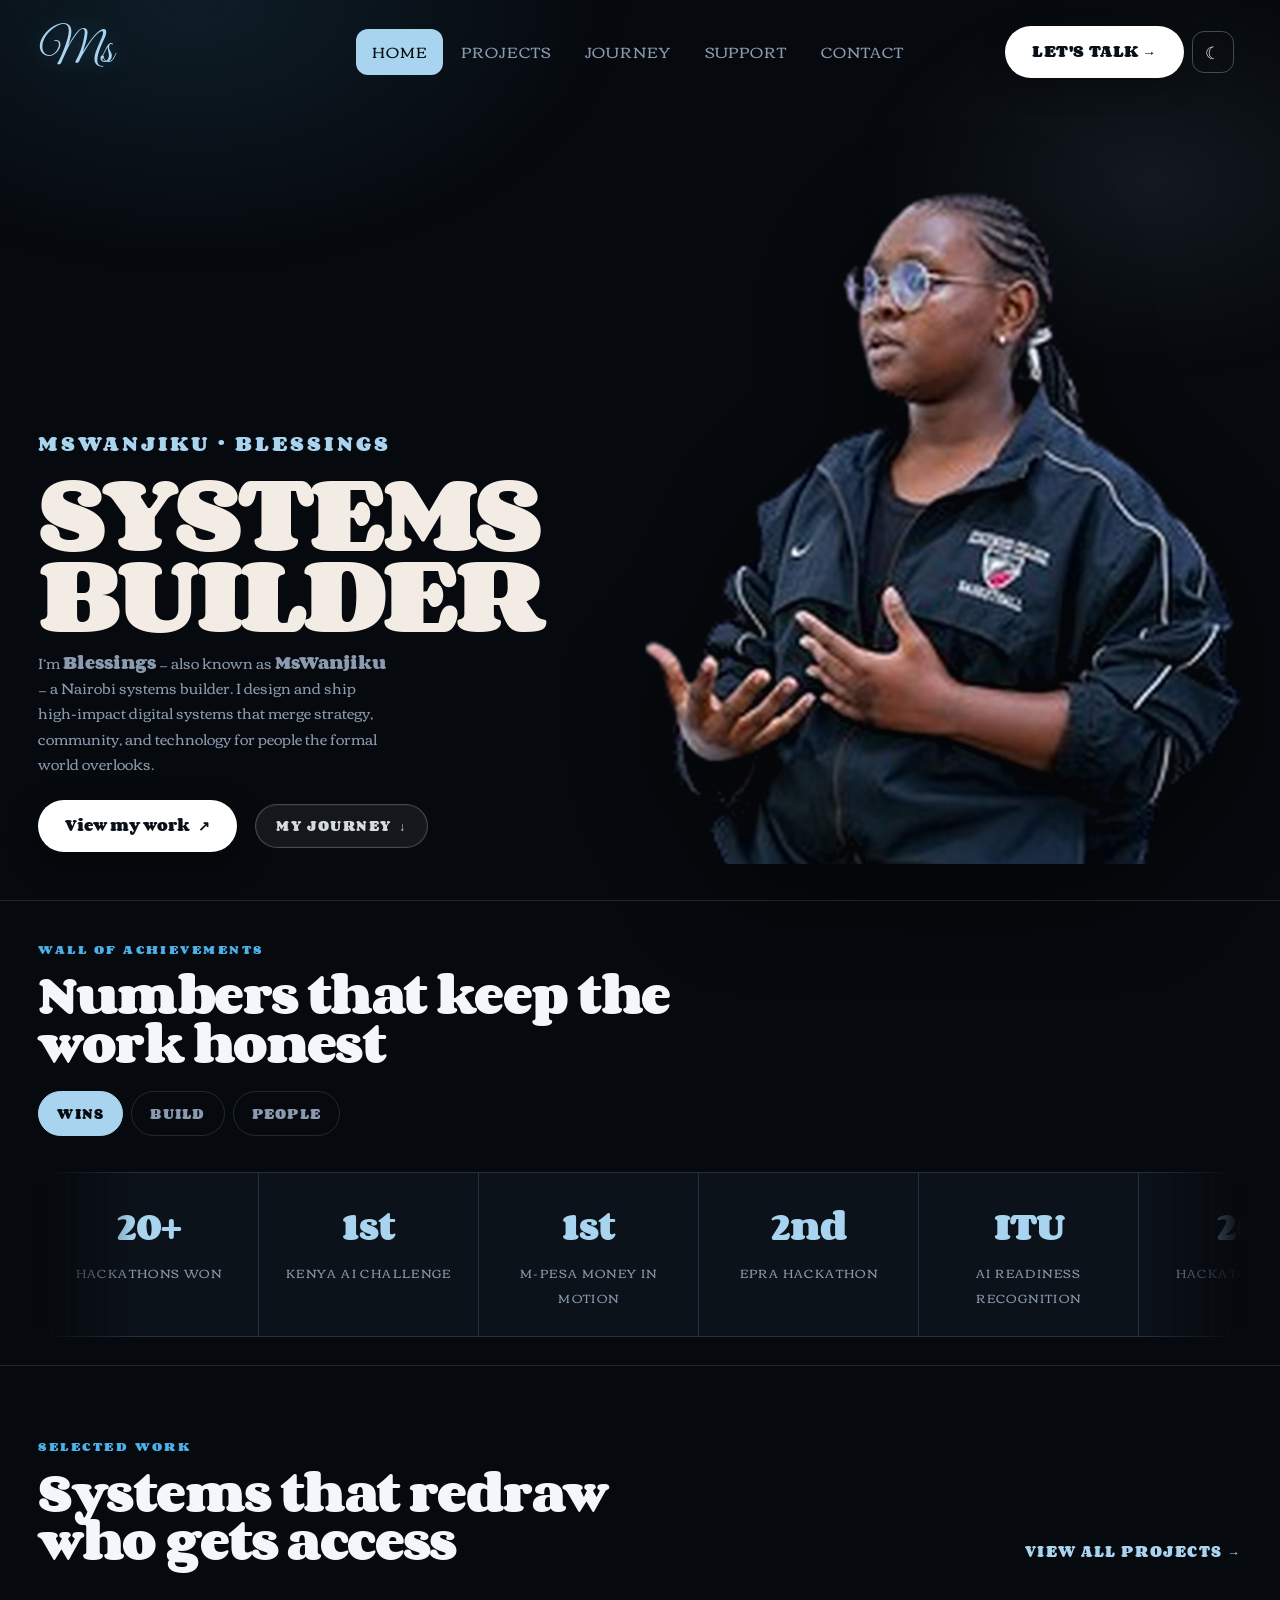
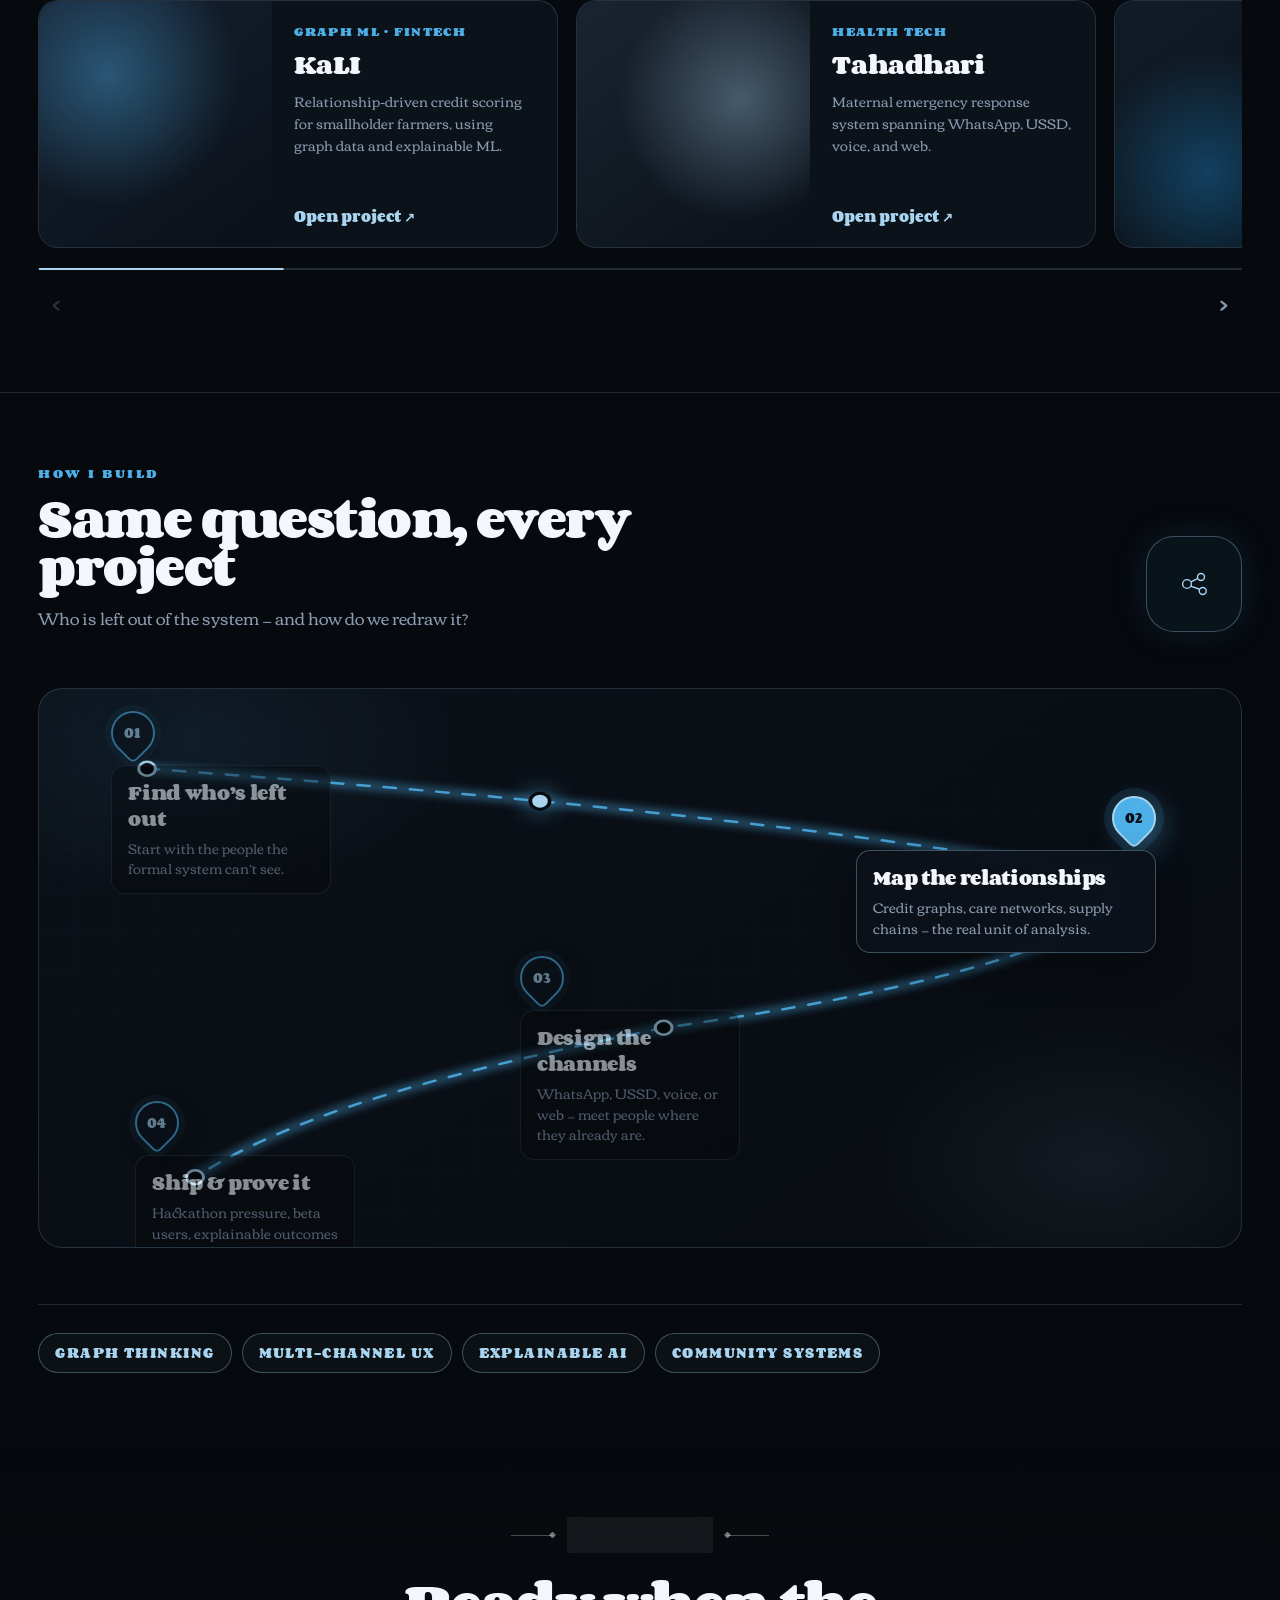
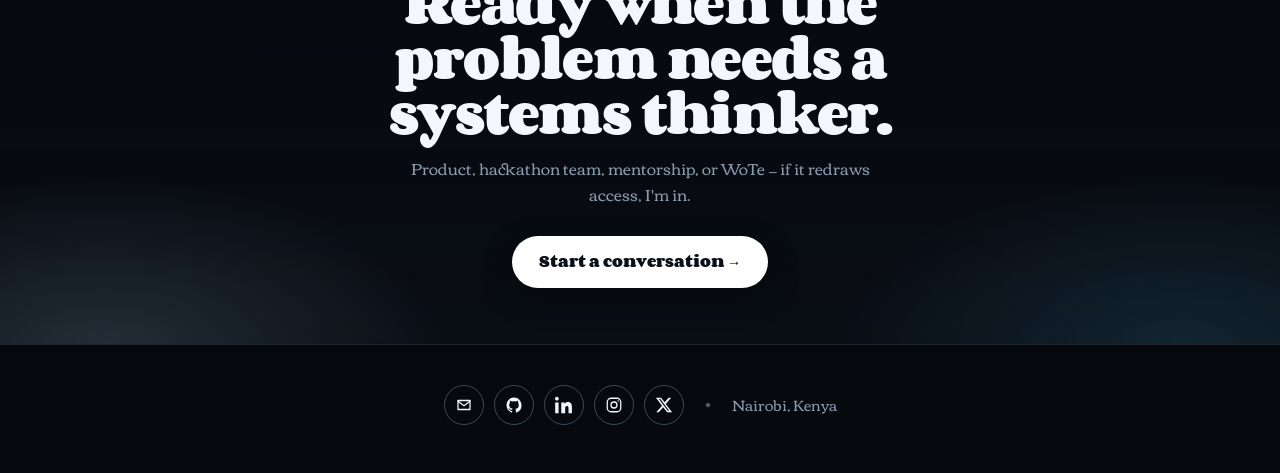
==== commit 1a453748: "Swap home hero for authentic waist-up portrait. Co-authored-by: Cursor <cursoragent@cursor.com>" ====
--- a/index.html
+++ b/index.html
@@ -157,7 +157,7 @@
     <div class="hero-media">
       <img
         src="images/portrait-hero.png"
-        alt="MsWanjiku (Blessings) — Nairobi systems builder"
+        alt="Portrait of MsWanjiku (Blessings), gesturing while speaking"
         class="hero-media-img"
         width="1024"
         height="1024"
--- a/styles.css
+++ b/styles.css
@@ -463,9 +463,9 @@
   z-index: 2;
   width: 100%;
   height: auto;
-  max-height: min(82vh, 780px);
+  max-height: min(86vh, 820px);
   object-fit: contain;
-  object-position: center bottom;
+  object-position: center center;
   display: block;
   filter: drop-shadow(0 28px 48px rgba(0, 0, 0, 0.4));
   image-rendering: auto;
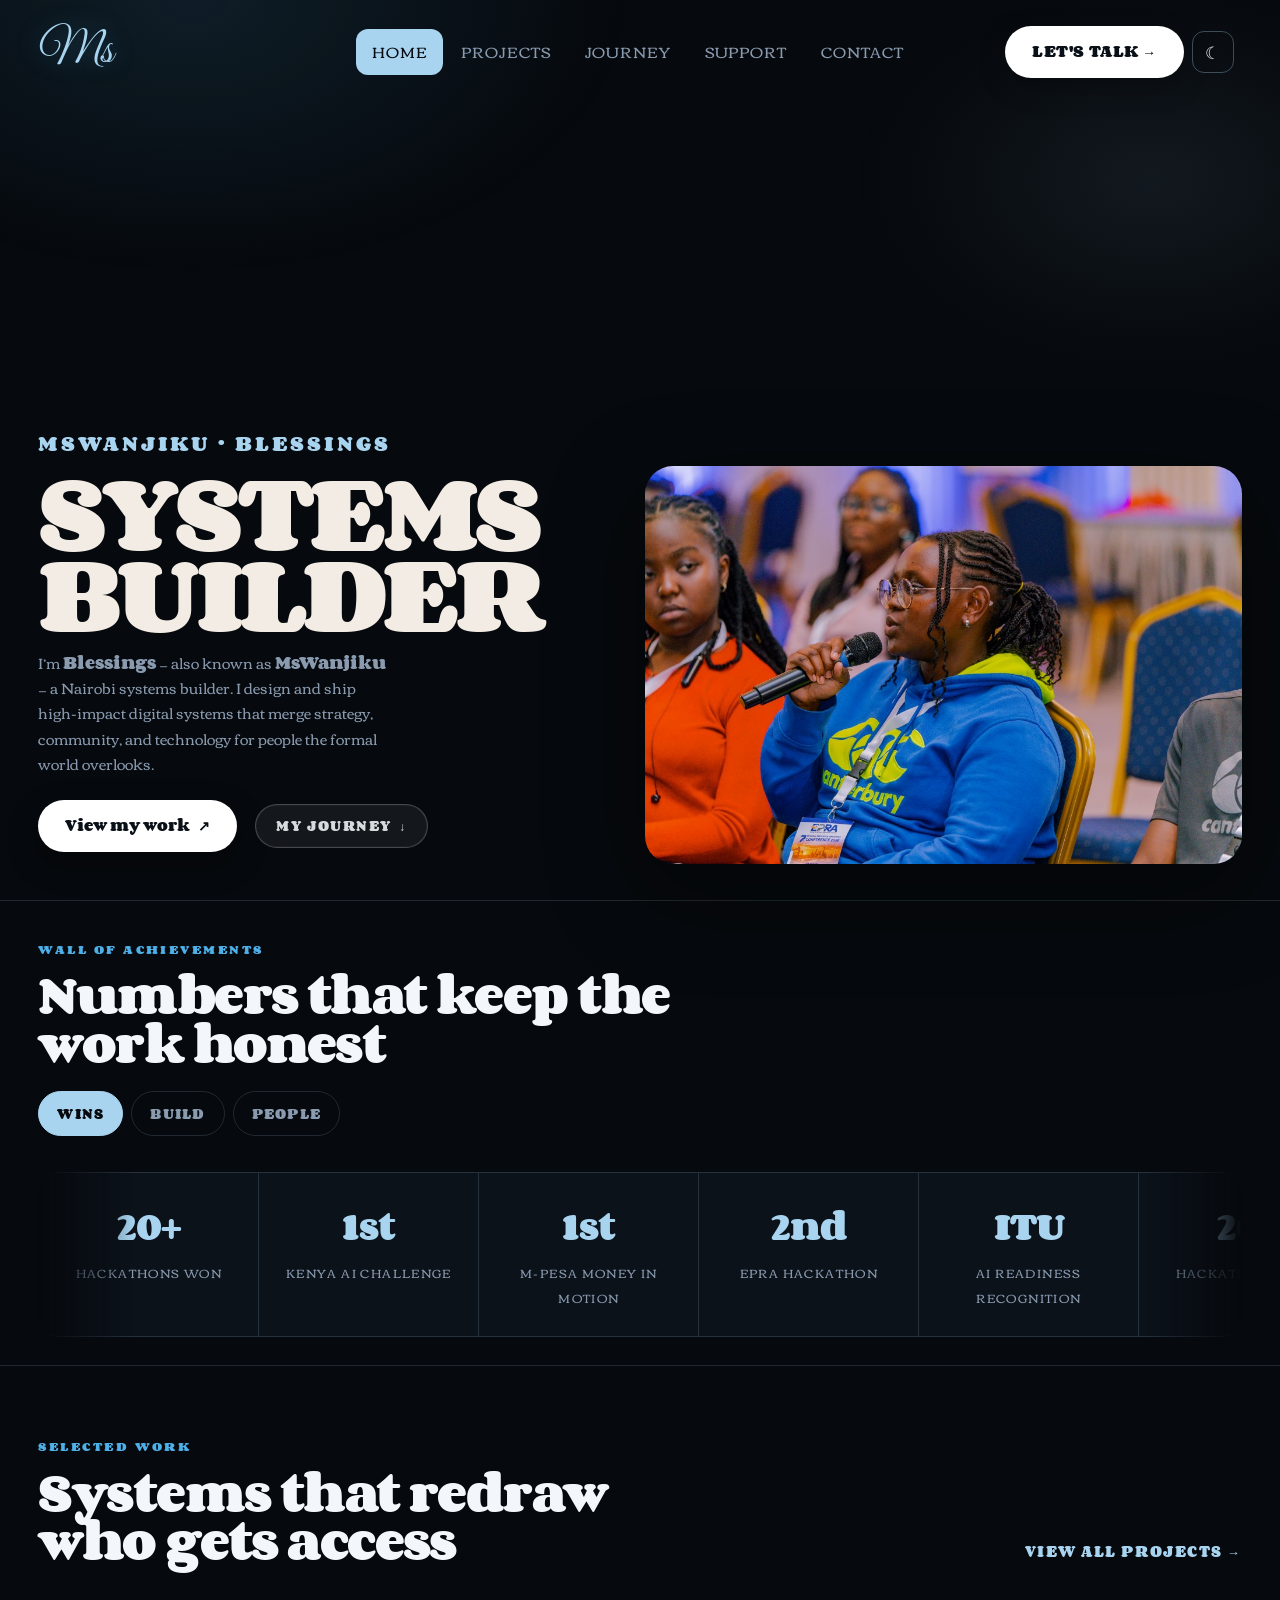
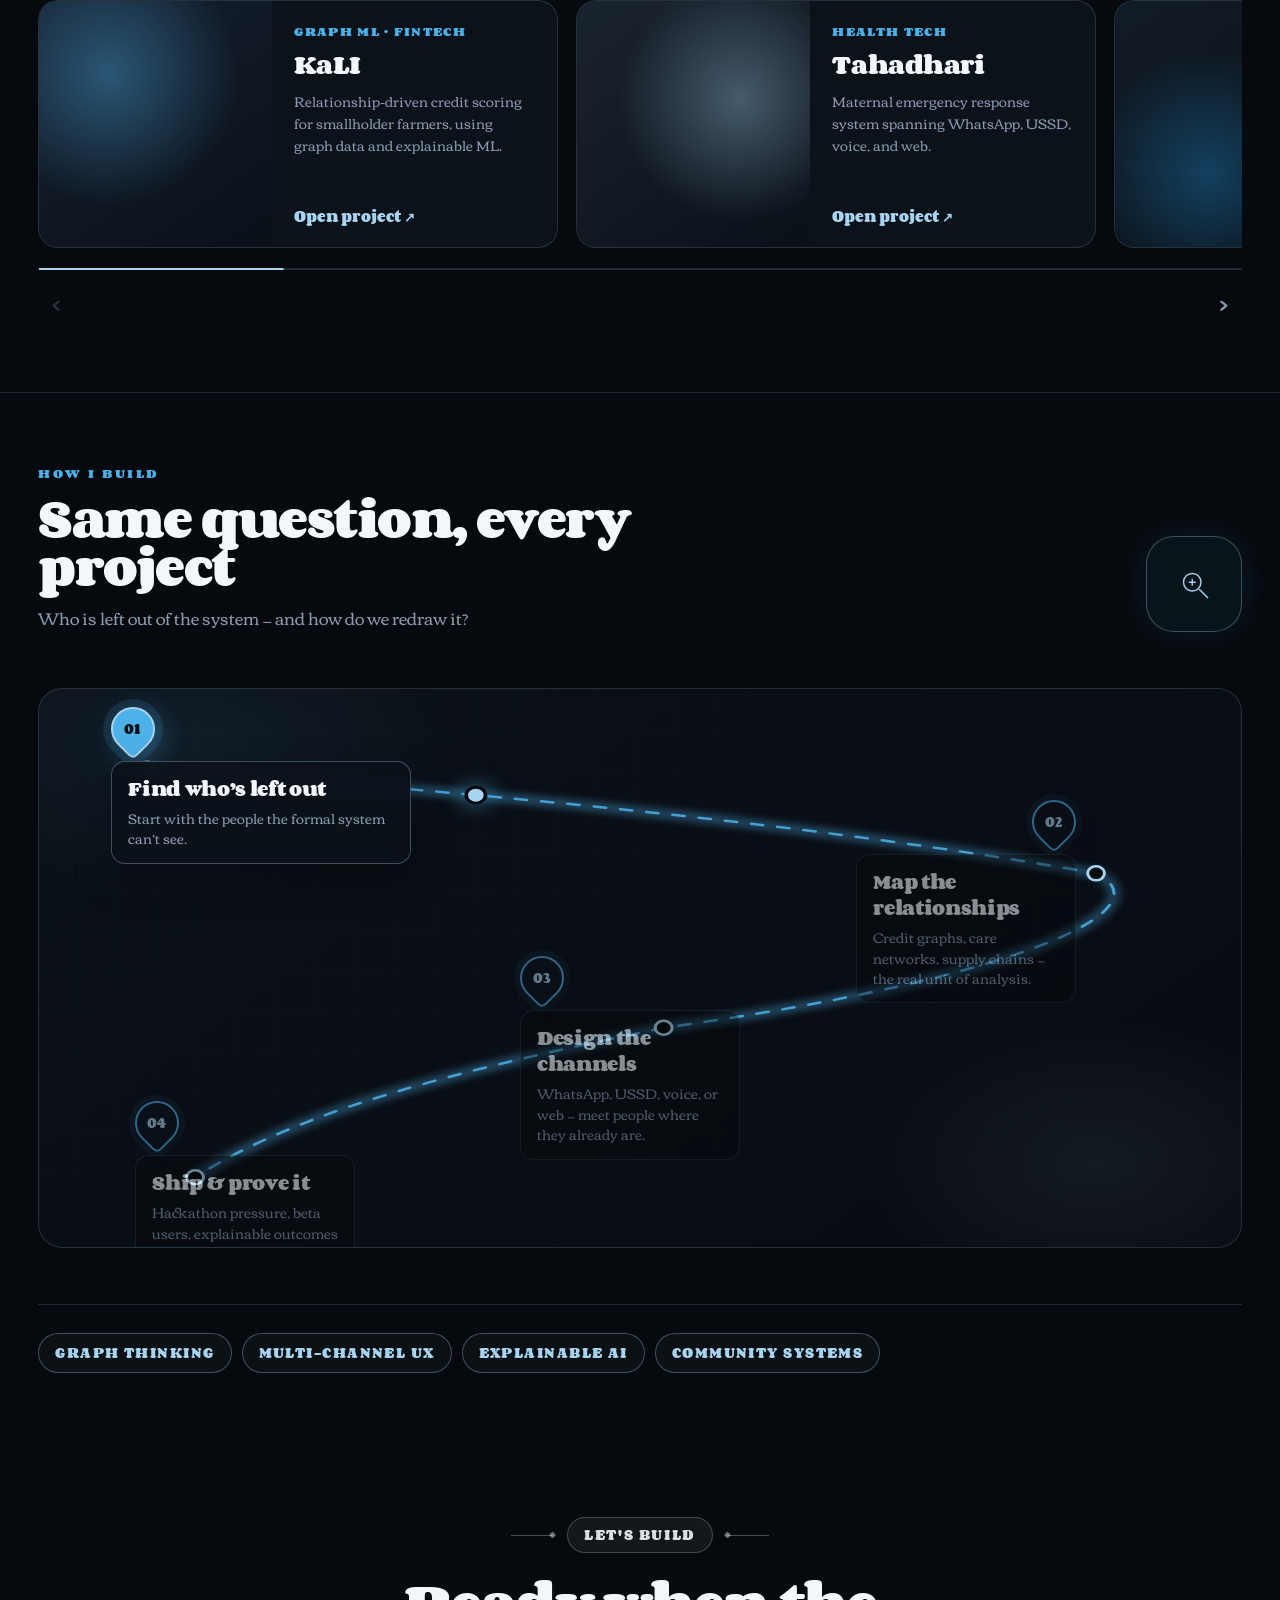
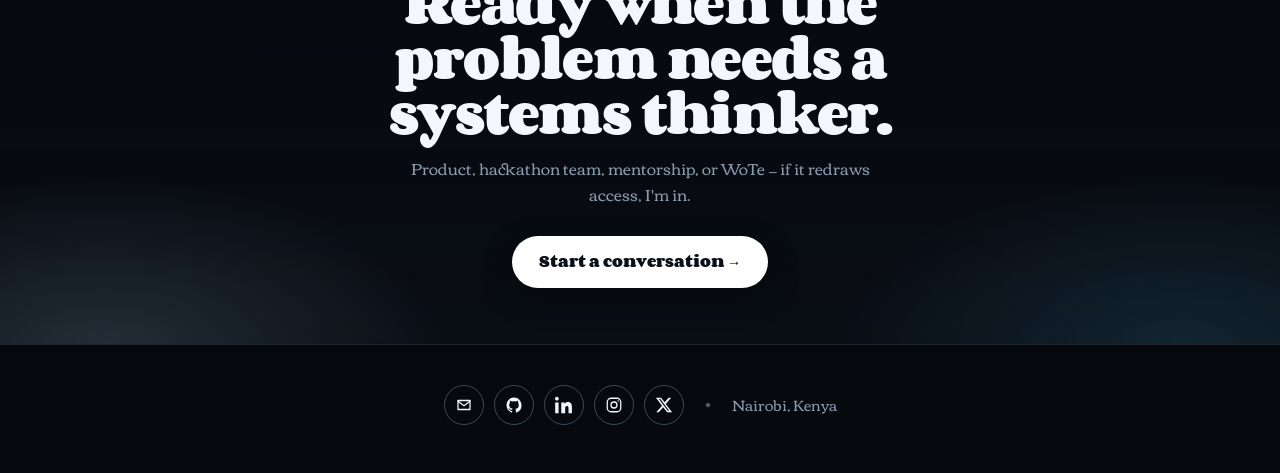
==== commit 9a72d706: "Use EPRA photo on home hero and Pixar cutout on projects. Co-authored-by: Cursor <cursoragent@cursor" ====
--- a/index.html
+++ b/index.html
@@ -16,12 +16,12 @@
 <meta property="og:title" content="MsWanjiku (Blessings) — Systems Builder in Nairobi">
 <meta property="og:description" content="MsWanjiku (Blessings) is a Nairobi-based systems builder, developer, and product thinker. She designs AI, fintech, health, and community systems for people the formal world overlooks — and founded WoTe, a women-in-tech community.">
 <meta property="og:url" content="https://mswanjiku.live/">
-<meta property="og:image" content="https://mswanjiku.live/images/portrait-hero.png">
+<meta property="og:image" content="https://mswanjiku.live/images/epra-conference.png">
 <meta property="og:image:alt" content="MsWanjiku (Blessings) — systems builder">
 <meta name="twitter:card" content="summary_large_image">
 <meta name="twitter:title" content="MsWanjiku (Blessings) — Systems Builder in Nairobi">
 <meta name="twitter:description" content="MsWanjiku (Blessings) is a Nairobi-based systems builder, developer, and product thinker. She designs AI, fintech, health, and community systems for people the formal world overlooks — and founded WoTe, a women-in-tech community.">
-<meta name="twitter:image" content="https://mswanjiku.live/images/portrait-hero.png">
+<meta name="twitter:image" content="https://mswanjiku.live/images/epra-conference.png">
 <meta name="twitter:creator" content="@mswanjiku">
 <meta name="keywords" content="MsWanjiku, Blessings, Blessings Wanjiku, Nairobi developer, systems builder, Kenya AI, fintech Kenya, WoTe, women in tech">
 <script type="application/ld+json">
@@ -36,7 +36,7 @@
     "Blessings Wanjiku"
   ],
   "url": "https://mswanjiku.live/",
-  "image": "https://mswanjiku.live/images/portrait-hero.png",
+  "image": "https://mswanjiku.live/images/epra-conference.png",
   "jobTitle": [
     "Systems Builder",
     "Developer",
@@ -156,11 +156,11 @@
 
     <div class="hero-media">
       <img
-        src="images/portrait-hero.png"
-        alt="Portrait of MsWanjiku (Blessings), gesturing while speaking"
+        src="images/epra-conference.png"
+        alt="Blessings speaking at the EPRA Research and Innovation Conference"
         class="hero-media-img"
         width="1024"
-        height="1024"
+        height="683"
       >
     </div>
   </section>
--- a/styles.css
+++ b/styles.css
@@ -463,10 +463,11 @@
   z-index: 2;
   width: 100%;
   height: auto;
-  max-height: min(86vh, 820px);
+  max-height: min(82vh, 720px);
   object-fit: contain;
   object-position: center center;
   display: block;
+  border-radius: 28px;
   filter: drop-shadow(0 28px 48px rgba(0, 0, 0, 0.4));
   image-rendering: auto;
   -webkit-backface-visibility: hidden;
@@ -2879,7 +2880,7 @@
   width: 100%;
   height: 100%;
   object-fit: cover;
-  object-position: 55% 18%;
+  object-position: center 20%;
   display: block;
 }
 
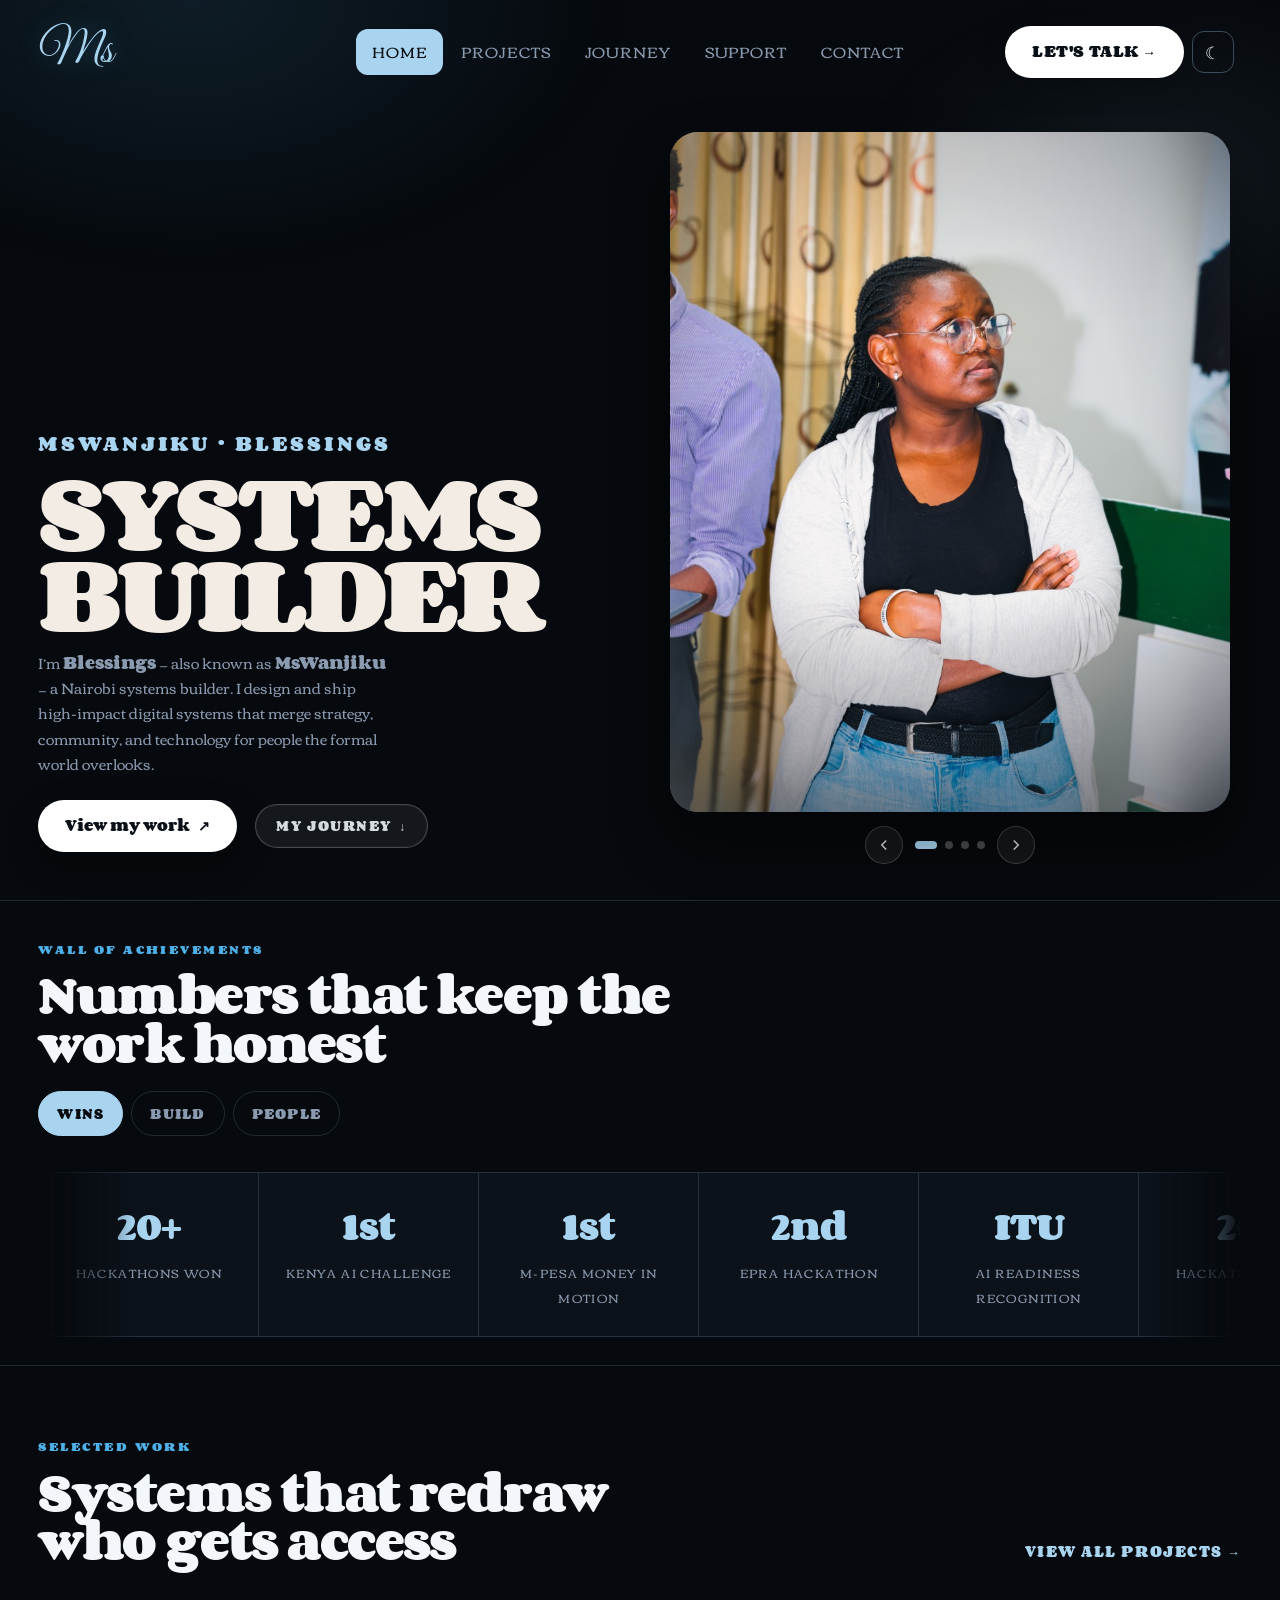
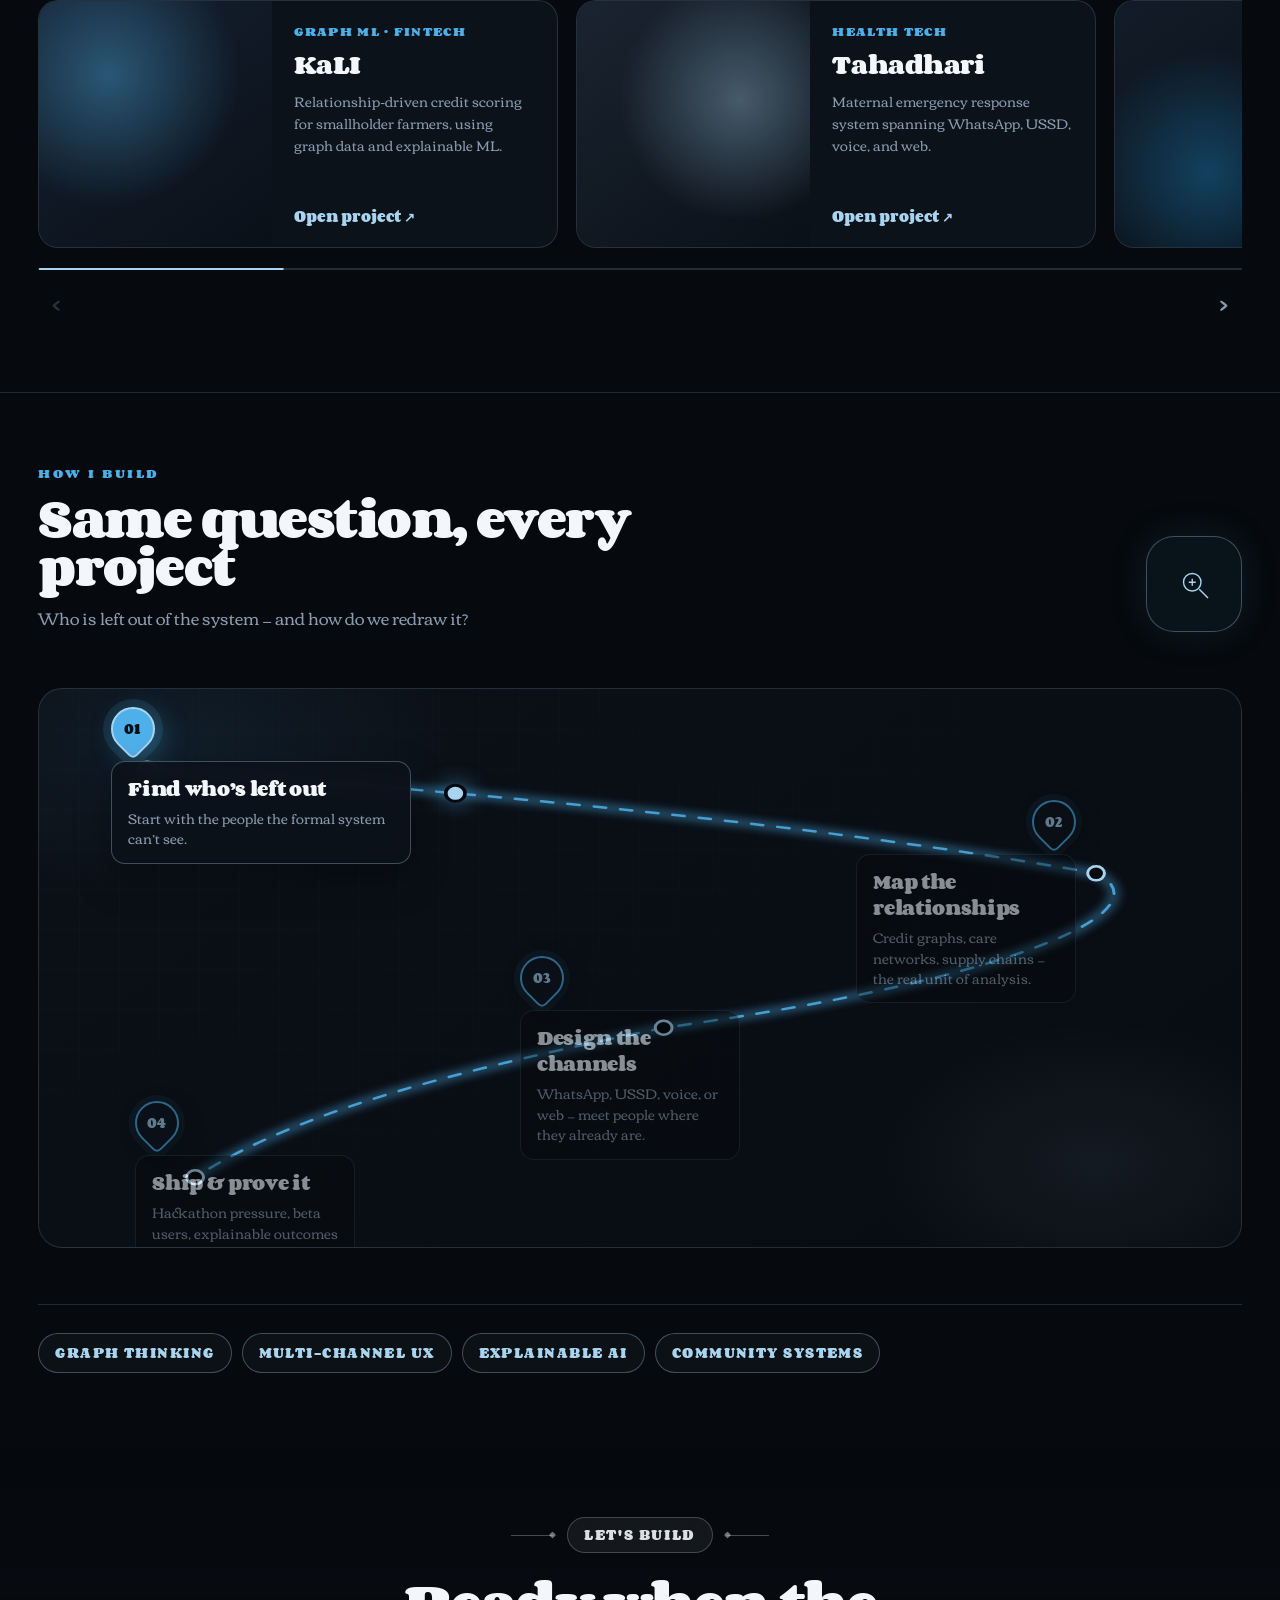
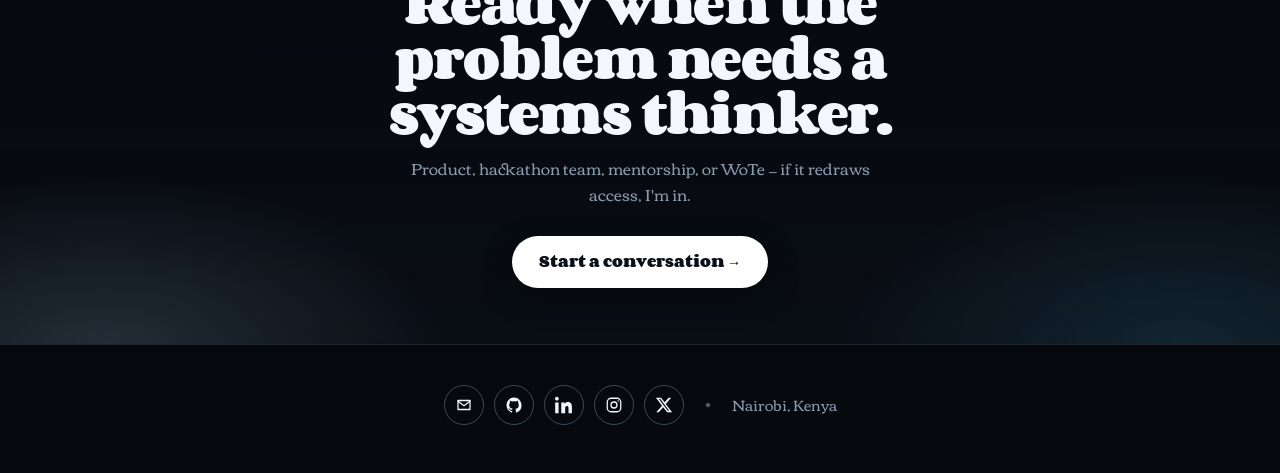
==== commit d69bd193: "Add home hero photo carousel with soft blurred backgrounds. Co-authored-by: Cursor <cursoragent@curs" ====
--- a/index.html
+++ b/index.html
@@ -16,12 +16,12 @@
 <meta property="og:title" content="MsWanjiku (Blessings) — Systems Builder in Nairobi">
 <meta property="og:description" content="MsWanjiku (Blessings) is a Nairobi-based systems builder, developer, and product thinker. She designs AI, fintech, health, and community systems for people the formal world overlooks — and founded WoTe, a women-in-tech community.">
 <meta property="og:url" content="https://mswanjiku.live/">
-<meta property="og:image" content="https://mswanjiku.live/images/epra-conference.png">
+<meta property="og:image" content="https://mswanjiku.live/images/hero/gomycode.png">
 <meta property="og:image:alt" content="MsWanjiku (Blessings) — systems builder">
 <meta name="twitter:card" content="summary_large_image">
 <meta name="twitter:title" content="MsWanjiku (Blessings) — Systems Builder in Nairobi">
 <meta name="twitter:description" content="MsWanjiku (Blessings) is a Nairobi-based systems builder, developer, and product thinker. She designs AI, fintech, health, and community systems for people the formal world overlooks — and founded WoTe, a women-in-tech community.">
-<meta name="twitter:image" content="https://mswanjiku.live/images/epra-conference.png">
+<meta name="twitter:image" content="https://mswanjiku.live/images/hero/gomycode.png">
 <meta name="twitter:creator" content="@mswanjiku">
 <meta name="keywords" content="MsWanjiku, Blessings, Blessings Wanjiku, Nairobi developer, systems builder, Kenya AI, fintech Kenya, WoTe, women in tech">
 <script type="application/ld+json">
@@ -36,7 +36,7 @@
     "Blessings Wanjiku"
   ],
   "url": "https://mswanjiku.live/",
-  "image": "https://mswanjiku.live/images/epra-conference.png",
+  "image": "https://mswanjiku.live/images/hero/gomycode.png",
   "jobTitle": [
     "Systems Builder",
     "Developer",
@@ -155,13 +155,35 @@
     </div>
 
     <div class="hero-media">
-      <img
-        src="images/epra-conference.png"
-        alt="Blessings speaking at the EPRA Research and Innovation Conference"
-        class="hero-media-img"
-        width="1024"
-        height="683"
-      >
+      <div class="hero-carousel" data-hero-carousel aria-roledescription="carousel" aria-label="Moments from the work">
+        <div class="hero-carousel-frame">
+          <div class="hero-carousel-slide is-active" data-pos="center 22%">
+            <img class="hero-carousel-blur" src="images/hero/gomycode.png" alt="" aria-hidden="true">
+            <img class="hero-carousel-photo" src="images/hero/gomycode.png" alt="Blessings at a GOMYCODE hackathon, waist up with arms crossed" width="819" height="1024">
+          </div>
+          <div class="hero-carousel-slide" data-pos="38% 28%">
+            <img class="hero-carousel-blur" src="images/hero/epra-stage.png" alt="" aria-hidden="true">
+            <img class="hero-carousel-photo" src="images/hero/epra-stage.png" alt="Blessings with teammates on stage at an EPRA event" width="1024" height="683">
+          </div>
+          <div class="hero-carousel-slide" data-pos="center 35%">
+            <img class="hero-carousel-blur" src="images/hero/hackathon-day1.png" alt="" aria-hidden="true">
+            <img class="hero-carousel-photo" src="images/hero/hackathon-day1.png" alt="Blessings collaborating at a hackathon workshop table" width="1024" height="682">
+          </div>
+          <div class="hero-carousel-slide" data-pos="55% 18%">
+            <img class="hero-carousel-blur" src="images/hero/epra-speaking.png" alt="" aria-hidden="true">
+            <img class="hero-carousel-photo" src="images/hero/epra-speaking.png" alt="Blessings speaking at the EPRA Research and Innovation Conference" width="1024" height="683">
+          </div>
+        </div>
+        <div class="hero-carousel-bar">
+          <button type="button" class="hero-carousel-btn" data-carousel-prev aria-label="Previous photo">
+            <svg viewBox="0 0 24 24" width="18" height="18" aria-hidden="true" fill="none" stroke="currentColor" stroke-width="2"><path d="M15 6 9 12l6 6"/></svg>
+          </button>
+          <div class="hero-carousel-dots" role="tablist" aria-label="Choose photo"></div>
+          <button type="button" class="hero-carousel-btn" data-carousel-next aria-label="Next photo">
+            <svg viewBox="0 0 24 24" width="18" height="18" aria-hidden="true" fill="none" stroke="currentColor" stroke-width="2"><path d="m9 6 6 6-6 6"/></svg>
+          </button>
+        </div>
+      </div>
     </div>
   </section>
 
--- a/styles.css
+++ b/styles.css
@@ -447,7 +447,7 @@
   position: relative;
   z-index: 1;
   width: 100%;
-  max-width: min(720px, 52vw);
+  max-width: min(560px, 48vw);
   margin-left: auto;
   margin-right: 12px;
   justify-self: end;
@@ -458,20 +458,130 @@
   animation: fadeUp 1s ease forwards 0.3s;
 }
 
-.hero-media-img {
-  position: relative;
+.hero-carousel {
+  width: 100%;
+  display: flex;
+  flex-direction: column;
+  gap: 14px;
+}
+
+.hero-carousel-frame {
+  position: relative;
+  width: 100%;
+  aspect-ratio: 4 / 5;
+  max-height: min(78vh, 680px);
+  border-radius: 28px;
+  overflow: hidden;
+  background: var(--bg-3);
+  box-shadow: 0 28px 56px rgba(0, 0, 0, 0.42);
+}
+
+.hero-carousel-slide {
+  position: absolute;
+  inset: 0;
+  opacity: 0;
+  visibility: hidden;
+  transition: opacity 0.75s ease, visibility 0.75s ease;
+  pointer-events: none;
+}
+
+.hero-carousel-slide.is-active {
+  opacity: 1;
+  visibility: visible;
+  z-index: 1;
+  pointer-events: auto;
+}
+
+.hero-carousel-blur {
+  position: absolute;
+  inset: -14%;
+  width: 128%;
+  height: 128%;
+  object-fit: cover;
+  object-position: var(--pos, center center);
+  filter: blur(18px) saturate(1.08) brightness(0.78);
+  transform: scale(1.08);
+  pointer-events: none;
+}
+
+.hero-carousel-photo {
+  position: relative;
+  z-index: 1;
+  width: 100%;
+  height: 100%;
+  object-fit: cover;
+  object-position: var(--pos, center center);
+  display: block;
+  /* Soft edge so the sharp subject sits over the blurred field */
+  -webkit-mask-image: radial-gradient(ellipse 92% 88% at 50% 46%, #000 52%, rgba(0, 0, 0, 0.72) 72%, transparent 100%);
+  mask-image: radial-gradient(ellipse 92% 88% at 50% 46%, #000 52%, rgba(0, 0, 0, 0.72) 72%, transparent 100%);
+}
+
+.hero-carousel-frame::after {
+  content: "";
+  position: absolute;
+  inset: 0;
   z-index: 2;
-  width: 100%;
-  height: auto;
-  max-height: min(82vh, 720px);
-  object-fit: contain;
-  object-position: center center;
-  display: block;
-  border-radius: 28px;
-  filter: drop-shadow(0 28px 48px rgba(0, 0, 0, 0.4));
-  image-rendering: auto;
-  -webkit-backface-visibility: hidden;
-  backface-visibility: hidden;
+  pointer-events: none;
+  background:
+    linear-gradient(180deg, rgba(6, 10, 16, 0.08) 0%, transparent 28%, transparent 68%, rgba(6, 10, 16, 0.28) 100%),
+    radial-gradient(ellipse 80% 70% at 50% 45%, transparent 40%, rgba(6, 10, 16, 0.22) 100%);
+}
+
+.hero-carousel-bar {
+  display: flex;
+  align-items: center;
+  justify-content: center;
+  gap: 12px;
+}
+
+.hero-carousel-btn {
+  width: 38px;
+  height: 38px;
+  border-radius: 999px;
+  border: 1px solid rgba(243, 247, 251, 0.2);
+  background: rgba(255, 255, 255, 0.06);
+  color: rgba(243, 247, 251, 0.9);
+  display: inline-flex;
+  align-items: center;
+  justify-content: center;
+  cursor: pointer;
+  transition: background 0.2s ease, border-color 0.2s ease, transform 0.2s ease;
+}
+
+.hero-carousel-btn:hover {
+  background: rgba(255, 255, 255, 0.12);
+  border-color: rgba(243, 247, 251, 0.38);
+  transform: translateY(-1px);
+}
+
+.hero-carousel-dots {
+  display: flex;
+  align-items: center;
+  gap: 8px;
+  min-height: 38px;
+}
+
+.hero-carousel-dot {
+  width: 8px;
+  height: 8px;
+  border-radius: 999px;
+  border: 0;
+  padding: 0;
+  background: rgba(243, 247, 251, 0.28);
+  cursor: pointer;
+  transition: width 0.25s ease, background 0.25s ease;
+}
+
+.hero-carousel-dot.is-active {
+  width: 22px;
+  background: var(--ice);
+}
+
+@media (prefers-reduced-motion: reduce) {
+  .hero-carousel-slide {
+    transition: none;
+  }
 }
 
 .btn-hero {
@@ -3797,8 +3907,24 @@
 
 /* ---------- LIGHT MODE SURFACES ---------- */
 html[data-theme="light"] .hero-display { color: #0C1824; }
-html[data-theme="light"] .hero-media-img {
-  filter: drop-shadow(0 24px 40px rgba(12, 40, 70, 0.18));
+html[data-theme="light"] .hero-carousel-frame {
+  box-shadow: 0 24px 48px rgba(12, 40, 70, 0.16);
+}
+html[data-theme="light"] .hero-carousel-btn {
+  border-color: rgba(12, 24, 36, 0.14);
+  background: rgba(255, 255, 255, 0.72);
+  color: #0C1824;
+}
+html[data-theme="light"] .hero-carousel-dot {
+  background: rgba(12, 24, 36, 0.22);
+}
+html[data-theme="light"] .hero-carousel-dot.is-active {
+  background: var(--azure, #2B6CB0);
+}
+html[data-theme="light"] .hero-carousel-frame::after {
+  background:
+    linear-gradient(180deg, rgba(255, 255, 255, 0.12) 0%, transparent 28%, transparent 70%, rgba(12, 24, 36, 0.12) 100%),
+    radial-gradient(ellipse 80% 70% at 50% 45%, transparent 42%, rgba(12, 24, 36, 0.1) 100%);
 }
 html[data-theme="light"] .btn-text-link,
 html[data-theme="light"] .btn-ghost {
@@ -3950,18 +4076,16 @@
   }
   .hero-media {
     order: 0;
-    max-width: min(460px, 88vw);
+    max-width: min(420px, 88vw);
     margin: 0 auto;
+    margin-right: 0;
   }
   .hero-display {
     font-size: clamp(2.6rem, 10vw, 3.6rem);
     max-width: none;
   }
-  .hero-media {
-    margin-right: 0;
-  }
-  .hero-media-img {
-    max-height: min(58vh, 480px);
+  .hero-carousel-frame {
+    max-height: min(52vh, 420px);
   }
   .work-landscape-card {
     flex-basis: min(460px, 88vw);
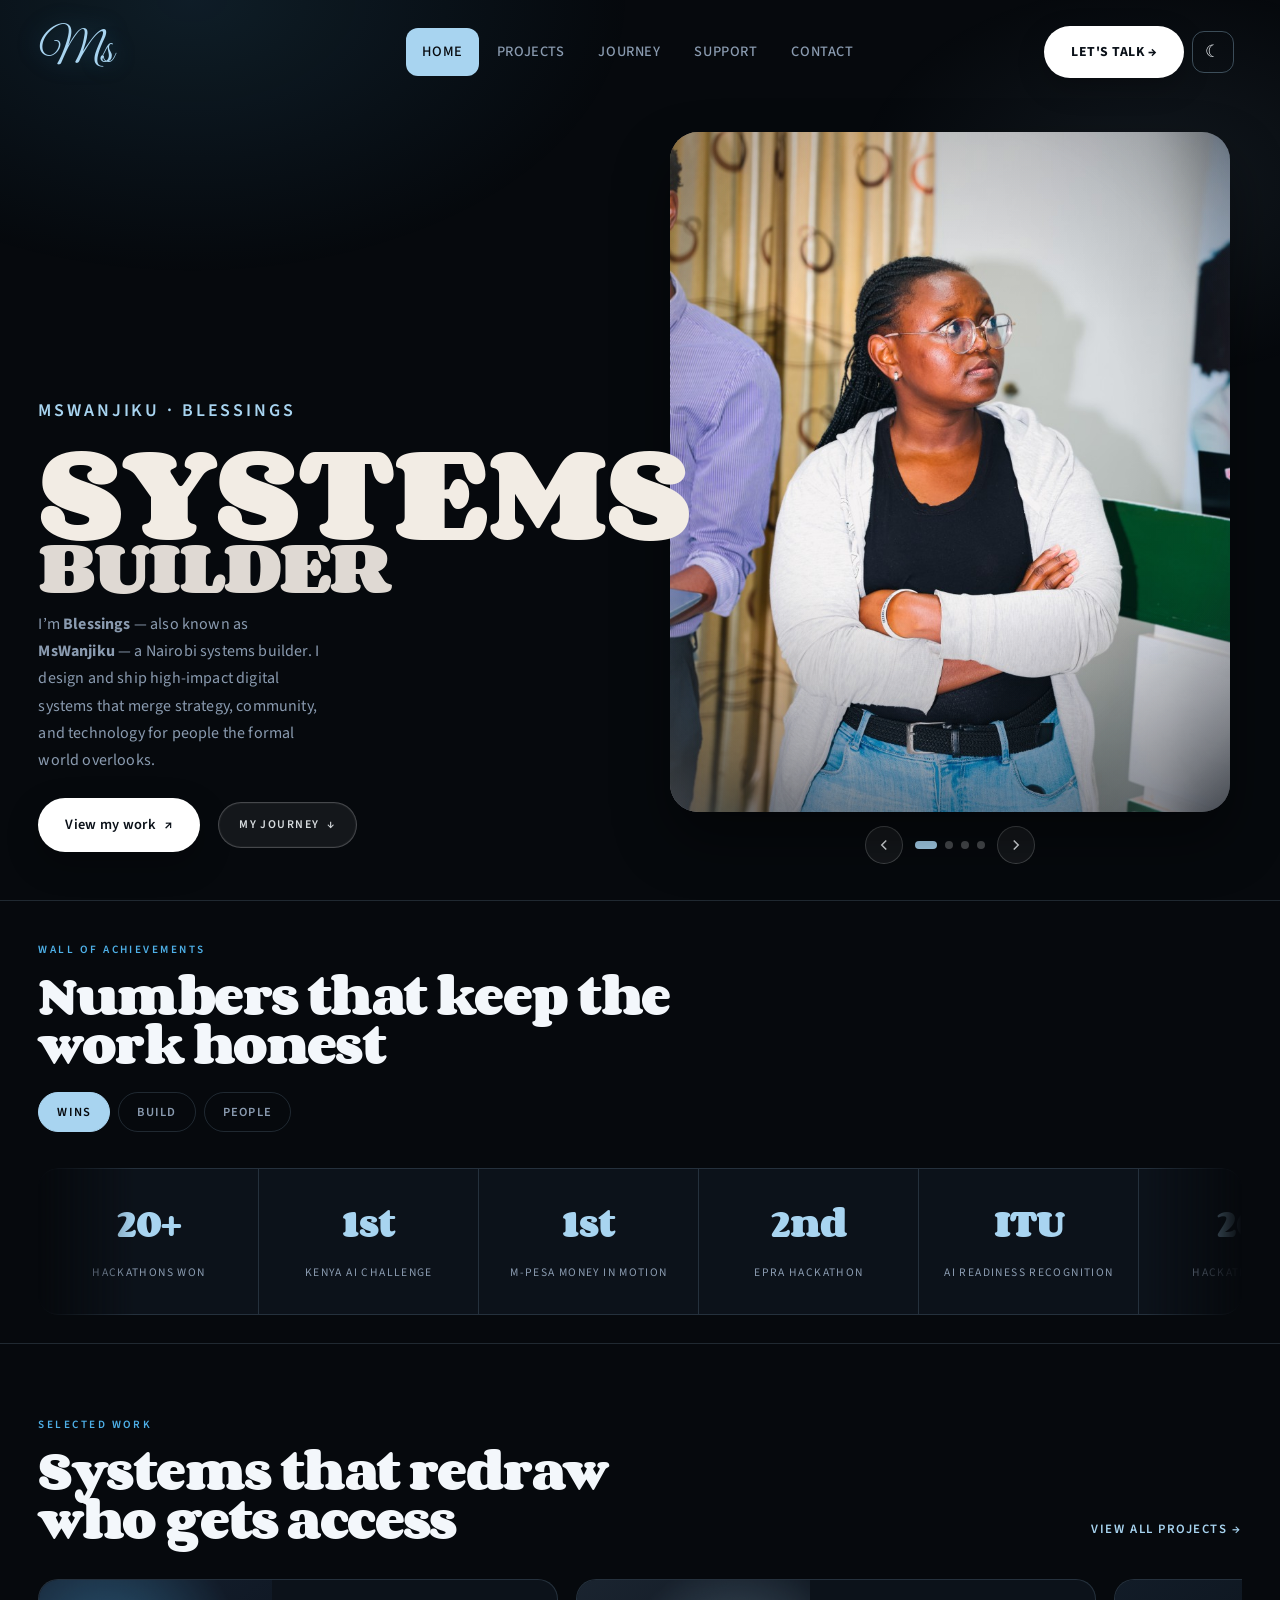
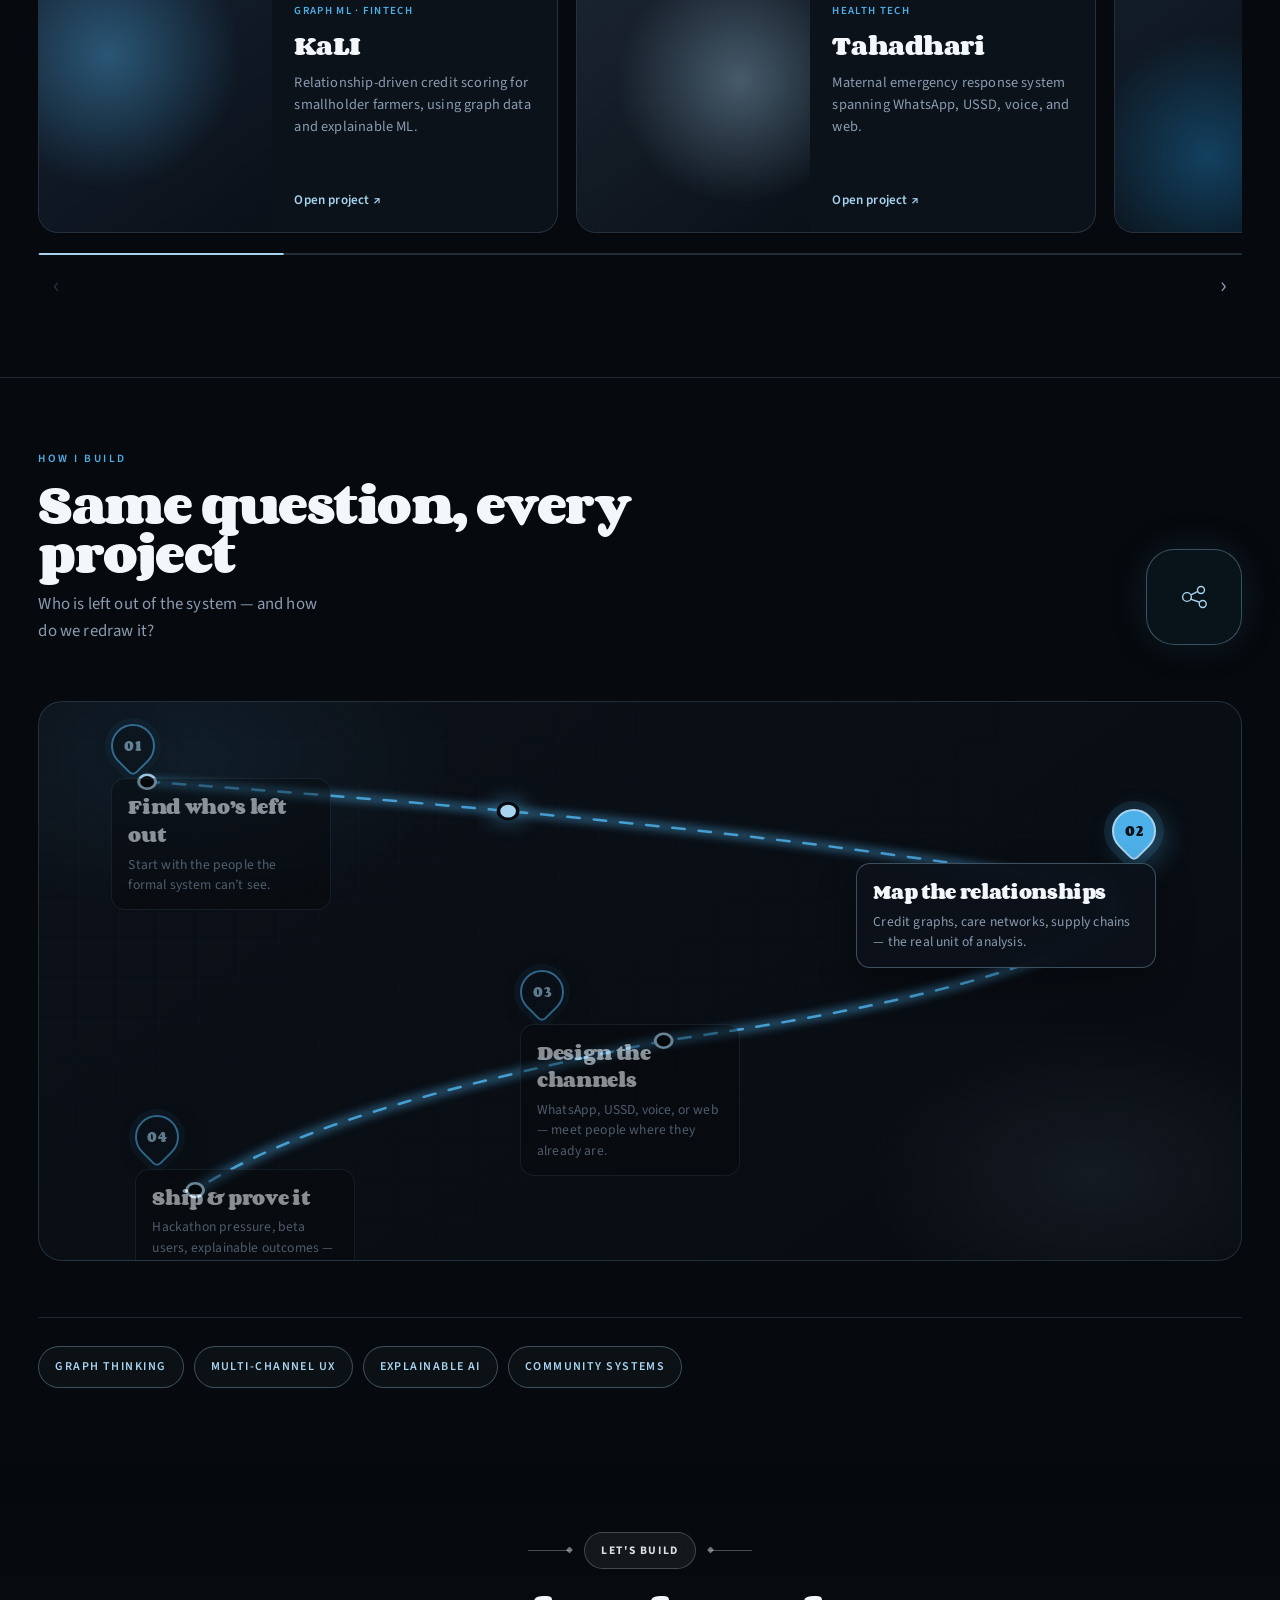
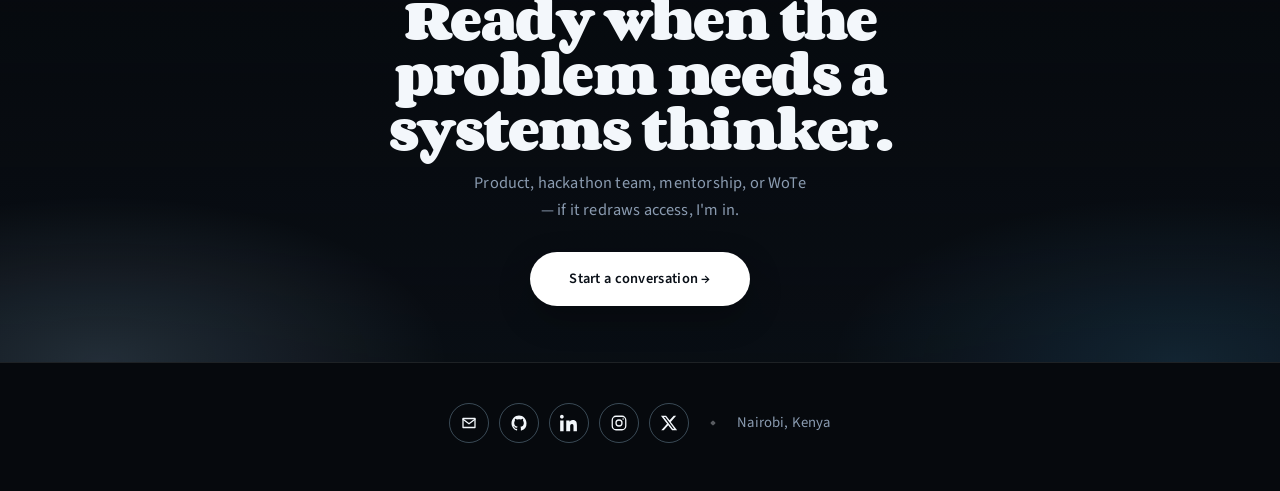
==== commit 53baab68: "Scale Systems over Builder and pair Corben with Source Sans 3. Co-authored-by: Cursor <cursoragent@c" ====
--- a/index.html
+++ b/index.html
@@ -146,7 +146,7 @@
   <section id="hero" data-section="hero" data-icon-label="Hero">
     <div class="hero-copy">
       <p class="hero-kicker">MsWanjiku · Blessings</p>
-      <h1 class="hero-display">Systems<br>Builder</h1>
+      <h1 class="hero-display"><span class="hero-display-lead">Systems</span><span class="hero-display-sub">Builder</span></h1>
       <p class="hero-blurb">I’m <strong>Blessings</strong> — also known as <strong>MsWanjiku</strong> — a Nairobi systems builder. I design and ship high-impact digital systems that merge strategy, community, and technology for people the formal world overlooks.</p>
       <div class="hero-actions">
         <a href="projects.html" class="btn btn-primary">View my work <span aria-hidden="true">↗</span></a>
--- a/styles.css
+++ b/styles.css
@@ -4,7 +4,7 @@
    sticky scroll icon that morphs per section
    ========================================================= */
 
-@import url('https://fonts.googleapis.com/css2?family=Corben:wght@400;700&family=Great+Vibes&display=swap');
+@import url('https://fonts.googleapis.com/css2?family=Corben:wght@400;700&family=Great+Vibes&family=Source+Sans+3:ital,wght@0,300;0,400;0,500;0,600;0,700;1,400&display=swap');
 
 :root {
   --bg:          #06090D;
@@ -22,7 +22,7 @@
   --font-display: 'Corben', Georgia, serif;
   --font-script: 'Great Vibes', cursive;
   --font-serif: 'Corben', Georgia, serif;
-  --font-body: 'Corben', Georgia, serif;
+  --font-body: 'Source Sans 3', 'Segoe UI', sans-serif;
 
   --max-w: min(1680px, 100%);
   --page-gutter: clamp(20px, 3vw, 40px);
@@ -60,10 +60,15 @@
   background: var(--bg);
   color: var(--ink);
   font-family: var(--font-body);
-  line-height: 1.55;
+  font-weight: 400;
+  font-size: 1.05rem;
+  letter-spacing: 0.01em;
+  line-height: 1.65;
   min-height: 100vh;
   overflow-x: hidden;
   transition: background 0.35s ease, color 0.35s ease;
+  -webkit-font-smoothing: antialiased;
+  text-rendering: optimizeLegibility;
 }
 
 body::before {
@@ -153,9 +158,10 @@
 }
 
 .nav-links a {
-  font-size: 0.92rem;
+  font-family: var(--font-body);
+  font-size: 0.9rem;
   font-weight: 500;
-  letter-spacing: 0.06em;
+  letter-spacing: 0.04em;
   text-transform: uppercase;
   color: var(--muted);
   padding: 12px 16px;
@@ -387,23 +393,36 @@
 
 .hero-display {
   font-family: var(--font-display);
-  font-weight: 800;
-  font-size: clamp(3rem, 7.4vw, 5.6rem);
-  line-height: 0.9;
+  font-weight: 700;
+  line-height: 0.88;
   letter-spacing: -0.055em;
   text-transform: uppercase;
   color: #F2ECE4;
   margin-bottom: 18px;
-  max-width: 10.5ch;
+  max-width: 12ch;
   position: relative;
   z-index: 3;
 }
 
+.hero-display-lead {
+  display: block;
+  font-size: clamp(3.6rem, 9vw, 7rem);
+}
+
+.hero-display-sub {
+  display: block;
+  font-size: clamp(2.2rem, 5.2vw, 3.9rem);
+  letter-spacing: -0.04em;
+  opacity: 0.92;
+}
+
 .hero-blurb {
+  font-family: var(--font-body);
+  font-weight: 400;
   color: var(--muted);
-  font-size: clamp(0.95rem, 1.2vw, 1.05rem);
-  line-height: 1.65;
-  max-width: 32ch;
+  font-size: clamp(1rem, 1.25vw, 1.12rem);
+  line-height: 1.7;
+  max-width: 36ch;
   margin-bottom: 24px;
   position: relative;
   z-index: 4;
@@ -625,8 +644,10 @@
   gap: 8px;
   padding: 14px 26px;
   border-radius: 999px;
-  font-size: 0.88rem;
-  font-weight: 700;
+  font-family: var(--font-body);
+  font-size: 0.9rem;
+  font-weight: 600;
+  letter-spacing: 0.02em;
   cursor: pointer;
   border: 1px solid transparent;
   transition: transform 0.2s ease, background 0.2s ease, border-color 0.2s ease, box-shadow 0.2s ease, color 0.2s ease;
@@ -1592,7 +1613,7 @@
   display: flex;
   align-items: flex-end;
   justify-content: center;
-  min-height: min(72vh, 720px);
+  min-height: min(78vh, 820px);
   isolation: isolate;
   overflow: visible;
 }
@@ -1600,7 +1621,9 @@
 .journey-hero-title {
   position: absolute;
   left: 50%;
-  top: 2%;
+  /* Sit under the photo so letters peek around the cutout */
+  bottom: 4%;
+  top: auto;
   width: 100vw;
   transform: translateX(-50%);
   display: flex;
@@ -1620,22 +1643,23 @@
   font-size: 18vw;
   line-height: 0.8;
   letter-spacing: -0.055em;
-  color: #E23B3B;
+  color: var(--azure);
   text-transform: uppercase;
   white-space: nowrap;
   max-width: none;
   text-align: center;
   user-select: none;
   animation: journeyWordIn 1s cubic-bezier(0.22, 1, 0.36, 1) both;
-  text-shadow: 0 10px 40px rgba(0, 0, 0, 0.35);
+  text-shadow: 0 10px 40px rgba(0, 0, 0, 0.35), 0 0 48px rgba(78, 176, 232, 0.28);
 }
 
 .journey-hero-img {
   position: relative;
   z-index: 2;
-  width: min(1400px, 118%);
-  max-height: min(82vh, 820px);
+  width: min(1680px, 138%);
+  max-height: min(92vh, 980px);
   margin-top: auto;
+  margin-bottom: clamp(28px, 5vh, 64px);
   align-self: end;
   object-fit: contain;
   object-position: center bottom;
@@ -1682,9 +1706,11 @@
 }
 
 .journey-about-prose p {
+  font-family: var(--font-body);
   color: var(--muted);
-  font-size: 1.05rem;
-  line-height: 1.75;
+  font-size: 1.08rem;
+  font-weight: 400;
+  line-height: 1.78;
 }
 
 .journey-about-prose strong {
@@ -3623,8 +3649,8 @@
   background-size: auto, 220% 100%, auto;
 }
 html[data-theme="light"] .journey-hero-word {
-  color: #C81E1E;
-  text-shadow: 0 8px 28px rgba(12, 40, 70, 0.12);
+  color: var(--azure-deep);
+  text-shadow: 0 8px 28px rgba(12, 40, 70, 0.12), 0 0 36px rgba(23, 128, 196, 0.18);
 }
 html[data-theme="light"] .journey-hero-img {
   filter: drop-shadow(0 24px 40px rgba(12, 40, 70, 0.18));
@@ -4040,9 +4066,13 @@
 @media (max-width: 1100px) {
   .scroll-icon { display: none; }
   .journey-hero { min-height: auto; }
-  .journey-hero-stage { min-height: 440px; }
+  .journey-hero-stage { min-height: 520px; }
   .journey-hero-word { font-size: 17vw; }
-  .journey-hero-img { max-height: 560px; width: min(1200px, 112%); }
+  .journey-hero-img {
+    max-height: min(68vh, 640px);
+    width: min(1400px, 128%);
+    margin-bottom: 36px;
+  }
   .projects-hero {
     grid-template-columns: 1fr;
     min-height: auto;
@@ -4081,8 +4111,13 @@
     margin-right: 0;
   }
   .hero-display {
-    font-size: clamp(2.6rem, 10vw, 3.6rem);
     max-width: none;
+  }
+  .hero-display-lead {
+    font-size: clamp(3rem, 12vw, 4.4rem);
+  }
+  .hero-display-sub {
+    font-size: clamp(1.85rem, 7vw, 2.7rem);
   }
   .hero-carousel-frame {
     max-height: min(52vh, 420px);
@@ -4124,9 +4159,13 @@
     z-index: 120;
   }
   .hero-display { font-size: clamp(2.2rem, 10vw, 3rem); }
-  .journey-hero-stage { min-height: 340px; }
+  .journey-hero-stage { min-height: 400px; }
   .journey-hero-word { font-size: 16.5vw; }
-  .journey-hero-img { max-height: 420px; width: 112%; }
+  .journey-hero-img {
+    max-height: min(56vh, 500px);
+    width: 124%;
+    margin-bottom: 28px;
+  }
   .journey-about { grid-template-columns: 1fr; }
   .process-map {
     min-height: 0;
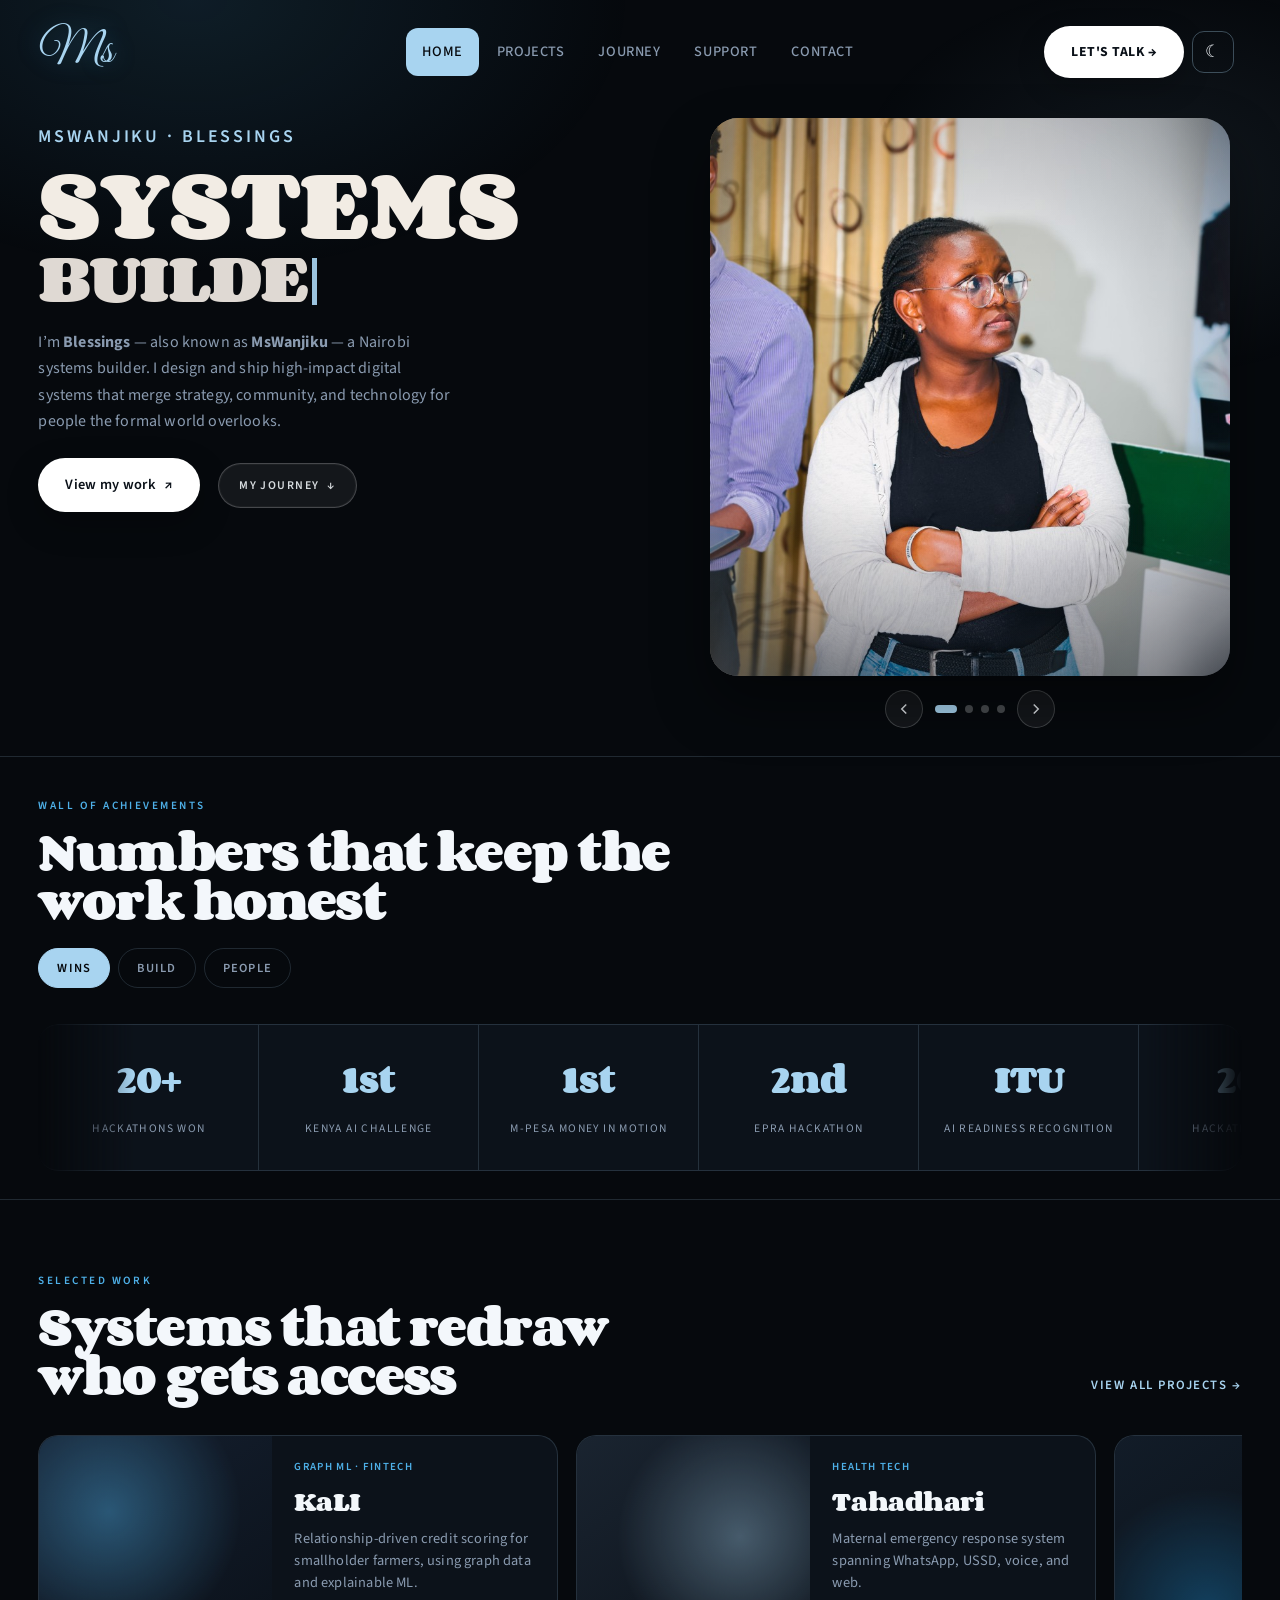
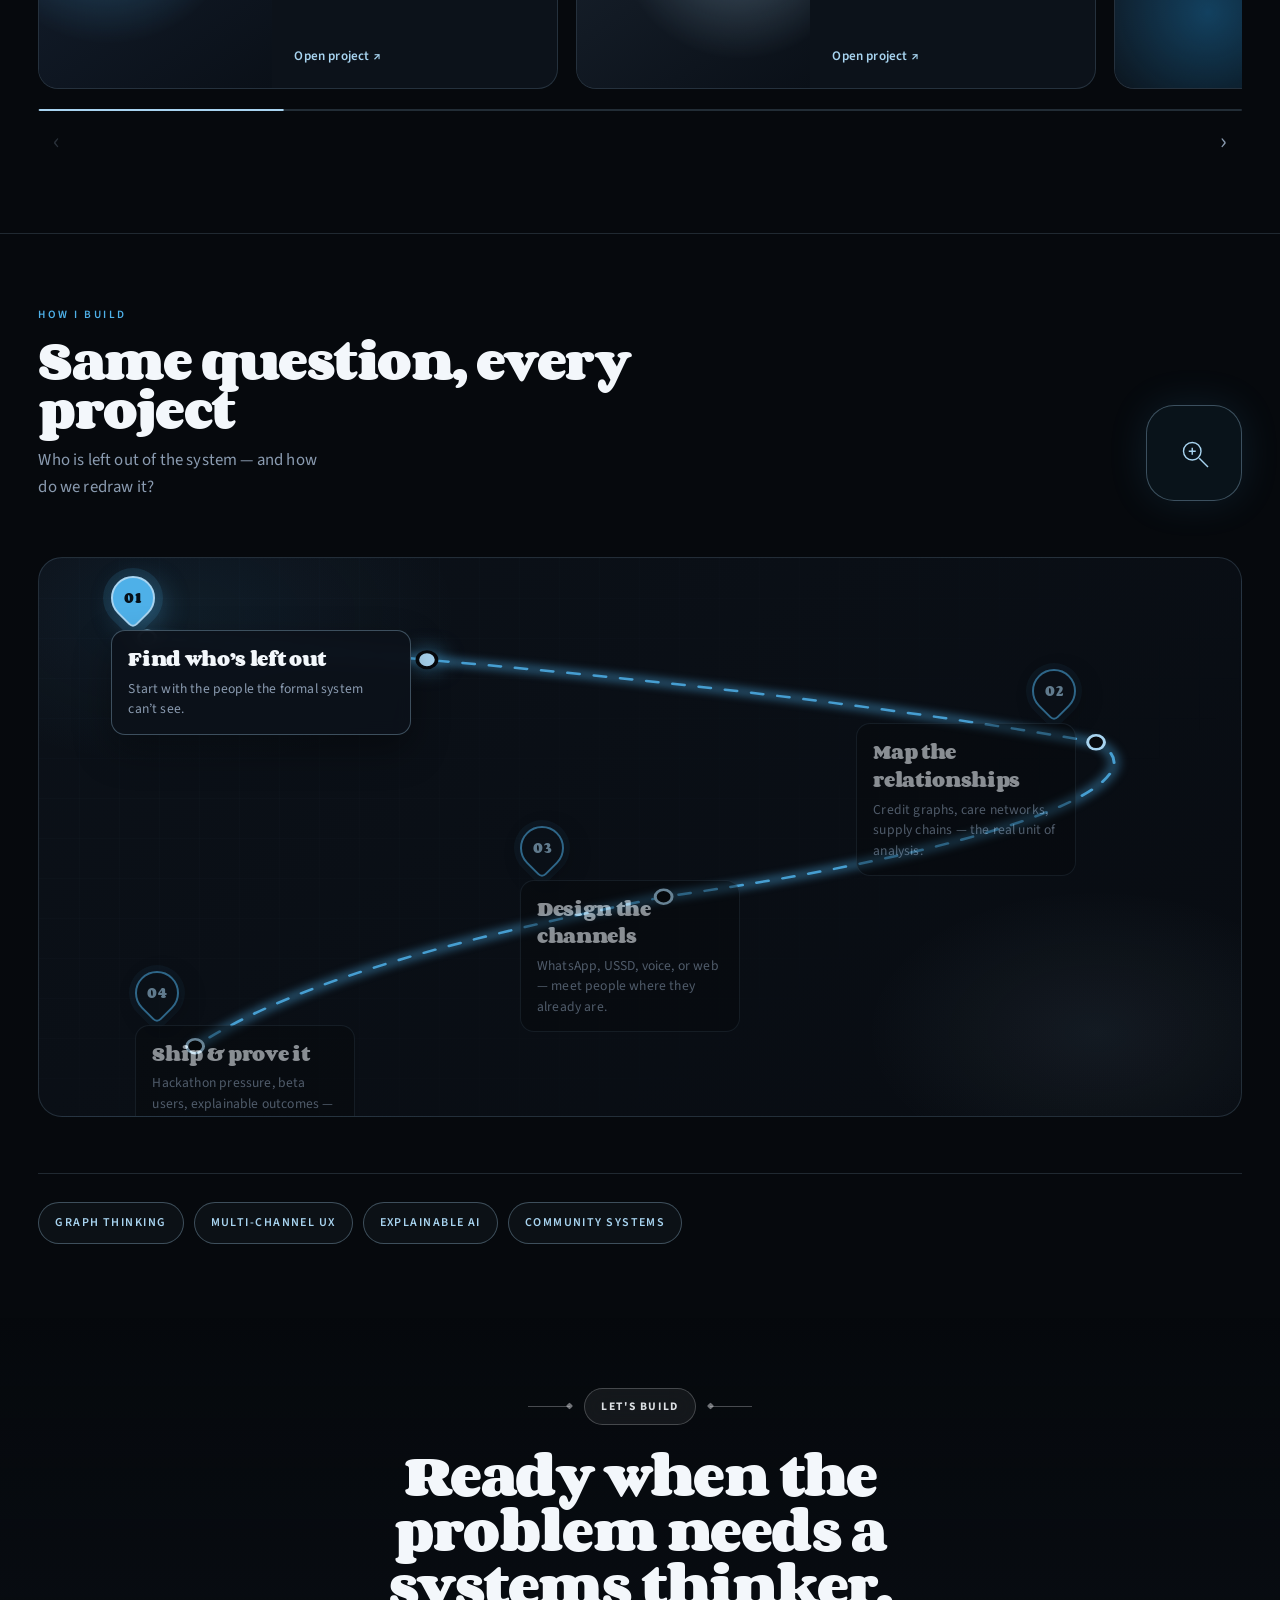
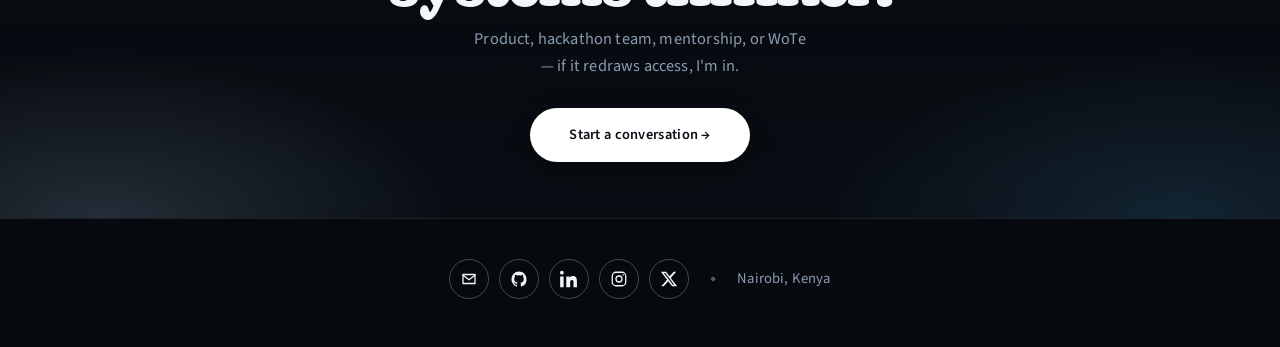
==== commit 24b2e1fa: "Add typewriter effect to home hero Systems Builder. Co-authored-by: Cursor <cursoragent@cursor.com>" ====
--- a/index.html
+++ b/index.html
@@ -146,7 +146,10 @@
   <section id="hero" data-section="hero" data-icon-label="Hero">
     <div class="hero-copy">
       <p class="hero-kicker">MsWanjiku · Blessings</p>
-      <h1 class="hero-display"><span class="hero-display-lead">Systems</span><span class="hero-display-sub">Builder</span></h1>
+      <h1 class="hero-display" aria-label="Systems Builder">
+        <span class="hero-display-lead" data-typewriter data-text="Systems"></span>
+        <span class="hero-display-sub" data-typewriter data-text="Builder"></span>
+      </h1>
       <p class="hero-blurb">I’m <strong>Blessings</strong> — also known as <strong>MsWanjiku</strong> — a Nairobi systems builder. I design and ship high-impact digital systems that merge strategy, community, and technology for people the formal world overlooks.</p>
       <div class="hero-actions">
         <a href="projects.html" class="btn btn-primary">View my work <span aria-hidden="true">↗</span></a>
--- a/styles.css
+++ b/styles.css
@@ -362,12 +362,12 @@
   position: relative;
   max-width: var(--max-w);
   margin: 0 auto;
-  padding: 4px var(--page-gutter) 36px;
-  min-height: calc(100vh - 110px);
+  padding: 8px var(--page-gutter) 28px;
+  min-height: 0;
   display: grid;
   grid-template-columns: minmax(0, 1fr) minmax(320px, 1.05fr);
-  gap: clamp(20px, 3vw, 40px);
-  align-items: end;
+  gap: clamp(16px, 2.5vw, 32px);
+  align-items: start;
 }
 
 .hero-copy {
@@ -375,7 +375,8 @@
   z-index: 3;
   max-width: 36rem;
   margin-right: 0;
-  padding-bottom: 12px;
+  padding-top: 4px;
+  padding-bottom: 0;
   opacity: 0;
   animation: fadeUp 0.9s ease forwards 0.15s;
 }
@@ -394,38 +395,64 @@
 .hero-display {
   font-family: var(--font-display);
   font-weight: 700;
-  line-height: 0.88;
-  letter-spacing: -0.055em;
+  line-height: 0.9;
+  letter-spacing: -0.05em;
   text-transform: uppercase;
   color: #F2ECE4;
   margin-bottom: 18px;
-  max-width: 12ch;
+  max-width: 14ch;
   position: relative;
   z-index: 3;
 }
 
 .hero-display-lead {
   display: block;
-  font-size: clamp(3.6rem, 9vw, 7rem);
+  font-size: clamp(3.1rem, 6.8vw, 5.1rem);
+  min-height: 1.05em;
 }
 
 .hero-display-sub {
   display: block;
-  font-size: clamp(2.2rem, 5.2vw, 3.9rem);
+  font-size: clamp(2.2rem, 4.8vw, 3.55rem);
   letter-spacing: -0.04em;
   opacity: 0.92;
+  min-height: 1.05em;
+}
+
+.hero-display [data-typewriter].is-typing::after {
+  content: "";
+  display: inline-block;
+  width: 0.085em;
+  height: 0.82em;
+  margin-left: 0.1em;
+  background: var(--ice);
+  vertical-align: -0.04em;
+  animation: heroCaret 0.85s steps(1, end) infinite;
+}
+
+@keyframes heroCaret {
+  0%, 45% { opacity: 1; }
+  50%, 100% { opacity: 0; }
+}
+
+@media (prefers-reduced-motion: reduce) {
+  .hero-display [data-typewriter].is-typing::after {
+    animation: none;
+    opacity: 0;
+  }
 }
 
 .hero-blurb {
   font-family: var(--font-body);
   font-weight: 400;
   color: var(--muted);
-  font-size: clamp(1rem, 1.25vw, 1.12rem);
-  line-height: 1.7;
-  max-width: 36ch;
+  font-size: clamp(1rem, 1.2vw, 1.08rem);
+  line-height: 1.65;
+  max-width: min(52ch, 100%);
   margin-bottom: 24px;
   position: relative;
   z-index: 4;
+  text-wrap: pretty;
 }
 
 .hero-actions {
@@ -466,12 +493,12 @@
   position: relative;
   z-index: 1;
   width: 100%;
-  max-width: min(560px, 48vw);
+  max-width: min(520px, 46vw);
   margin-left: auto;
   margin-right: 12px;
   justify-self: end;
   display: flex;
-  align-items: flex-end;
+  align-items: flex-start;
   justify-content: center;
   opacity: 0;
   animation: fadeUp 1s ease forwards 0.3s;
@@ -488,7 +515,7 @@
   position: relative;
   width: 100%;
   aspect-ratio: 4 / 5;
-  max-height: min(78vh, 680px);
+  max-height: min(62vh, 560px);
   border-radius: 28px;
   overflow: hidden;
   background: var(--bg-3);
@@ -1557,9 +1584,9 @@
 .journey-hero {
   position: relative;
   z-index: 1;
-  min-height: min(100vh, 900px);
-  display: flex;
-  align-items: stretch;
+  min-height: 0;
+  display: flex;
+  align-items: flex-start;
   overflow: hidden;
   margin-bottom: 8px;
 }
@@ -1601,31 +1628,30 @@
   width: 100%;
   max-width: var(--max-w);
   margin: 0 auto;
-  padding: calc(var(--nav-h) + 28px) var(--page-gutter) 36px;
+  padding: calc(var(--nav-h) + 8px) var(--page-gutter) 20px;
   display: flex;
   flex-direction: column;
-  min-height: inherit;
+  min-height: 0;
 }
 
 .journey-hero-stage {
-  flex: 1;
-  position: relative;
-  display: flex;
-  align-items: flex-end;
+  position: relative;
+  display: flex;
+  align-items: flex-start;
   justify-content: center;
-  min-height: min(78vh, 820px);
+  min-height: 0;
   isolation: isolate;
   overflow: visible;
+  padding-top: 4px;
 }
 
 .journey-hero-title {
   position: absolute;
   left: 50%;
-  /* Sit under the photo so letters peek around the cutout */
-  bottom: 4%;
-  top: auto;
+  top: 52%;
+  bottom: auto;
   width: 100vw;
-  transform: translateX(-50%);
+  transform: translate(-50%, -50%);
   display: flex;
   justify-content: center;
   z-index: 1;
@@ -1639,9 +1665,8 @@
 .journey-hero-word {
   font-family: var(--font-display);
   font-weight: 700;
-  /* Near full-bleed width for "JOURNEY"; hero clips any hairline overflow */
-  font-size: 18vw;
-  line-height: 0.8;
+  font-size: clamp(3.5rem, 14vw, 11rem);
+  line-height: 0.85;
   letter-spacing: -0.055em;
   color: var(--azure);
   text-transform: uppercase;
@@ -1656,13 +1681,11 @@
 .journey-hero-img {
   position: relative;
   z-index: 2;
-  width: min(1680px, 138%);
-  max-height: min(92vh, 980px);
-  margin-top: auto;
-  margin-bottom: clamp(28px, 5vh, 64px);
-  align-self: end;
+  width: min(920px, 88%);
+  max-height: min(52vh, 520px);
+  margin: 0 auto;
   object-fit: contain;
-  object-position: center bottom;
+  object-position: center center;
   filter: drop-shadow(0 28px 50px rgba(0, 0, 0, 0.45));
   animation: journeyPhotoIn 1.15s cubic-bezier(0.22, 1, 0.36, 1) 0.12s both;
 }
@@ -4065,13 +4088,12 @@
 /* ---------- RESPONSIVE ---------- */
 @media (max-width: 1100px) {
   .scroll-icon { display: none; }
-  .journey-hero { min-height: auto; }
-  .journey-hero-stage { min-height: 520px; }
-  .journey-hero-word { font-size: 17vw; }
+  .journey-hero { min-height: 0; }
+  .journey-hero-stage { min-height: 0; }
+  .journey-hero-word { font-size: clamp(3rem, 15vw, 7rem); }
   .journey-hero-img {
-    max-height: min(68vh, 640px);
-    width: min(1400px, 128%);
-    margin-bottom: 36px;
+    max-height: min(46vh, 420px);
+    width: min(760px, 92%);
   }
   .projects-hero {
     grid-template-columns: 1fr;
@@ -4114,10 +4136,13 @@
     max-width: none;
   }
   .hero-display-lead {
-    font-size: clamp(3rem, 12vw, 4.4rem);
+    font-size: clamp(2.7rem, 10vw, 3.9rem);
   }
   .hero-display-sub {
-    font-size: clamp(1.85rem, 7vw, 2.7rem);
+    font-size: clamp(1.9rem, 7vw, 2.75rem);
+  }
+  .hero-blurb {
+    max-width: min(48ch, 100%);
   }
   .hero-carousel-frame {
     max-height: min(52vh, 420px);
@@ -4159,12 +4184,11 @@
     z-index: 120;
   }
   .hero-display { font-size: clamp(2.2rem, 10vw, 3rem); }
-  .journey-hero-stage { min-height: 400px; }
-  .journey-hero-word { font-size: 16.5vw; }
+  .journey-hero-stage { min-height: 0; }
+  .journey-hero-word { font-size: clamp(2.6rem, 16vw, 5.5rem); }
   .journey-hero-img {
-    max-height: min(56vh, 500px);
-    width: 124%;
-    margin-bottom: 28px;
+    max-height: min(40vh, 340px);
+    width: min(640px, 94%);
   }
   .journey-about { grid-template-columns: 1fr; }
   .process-map {
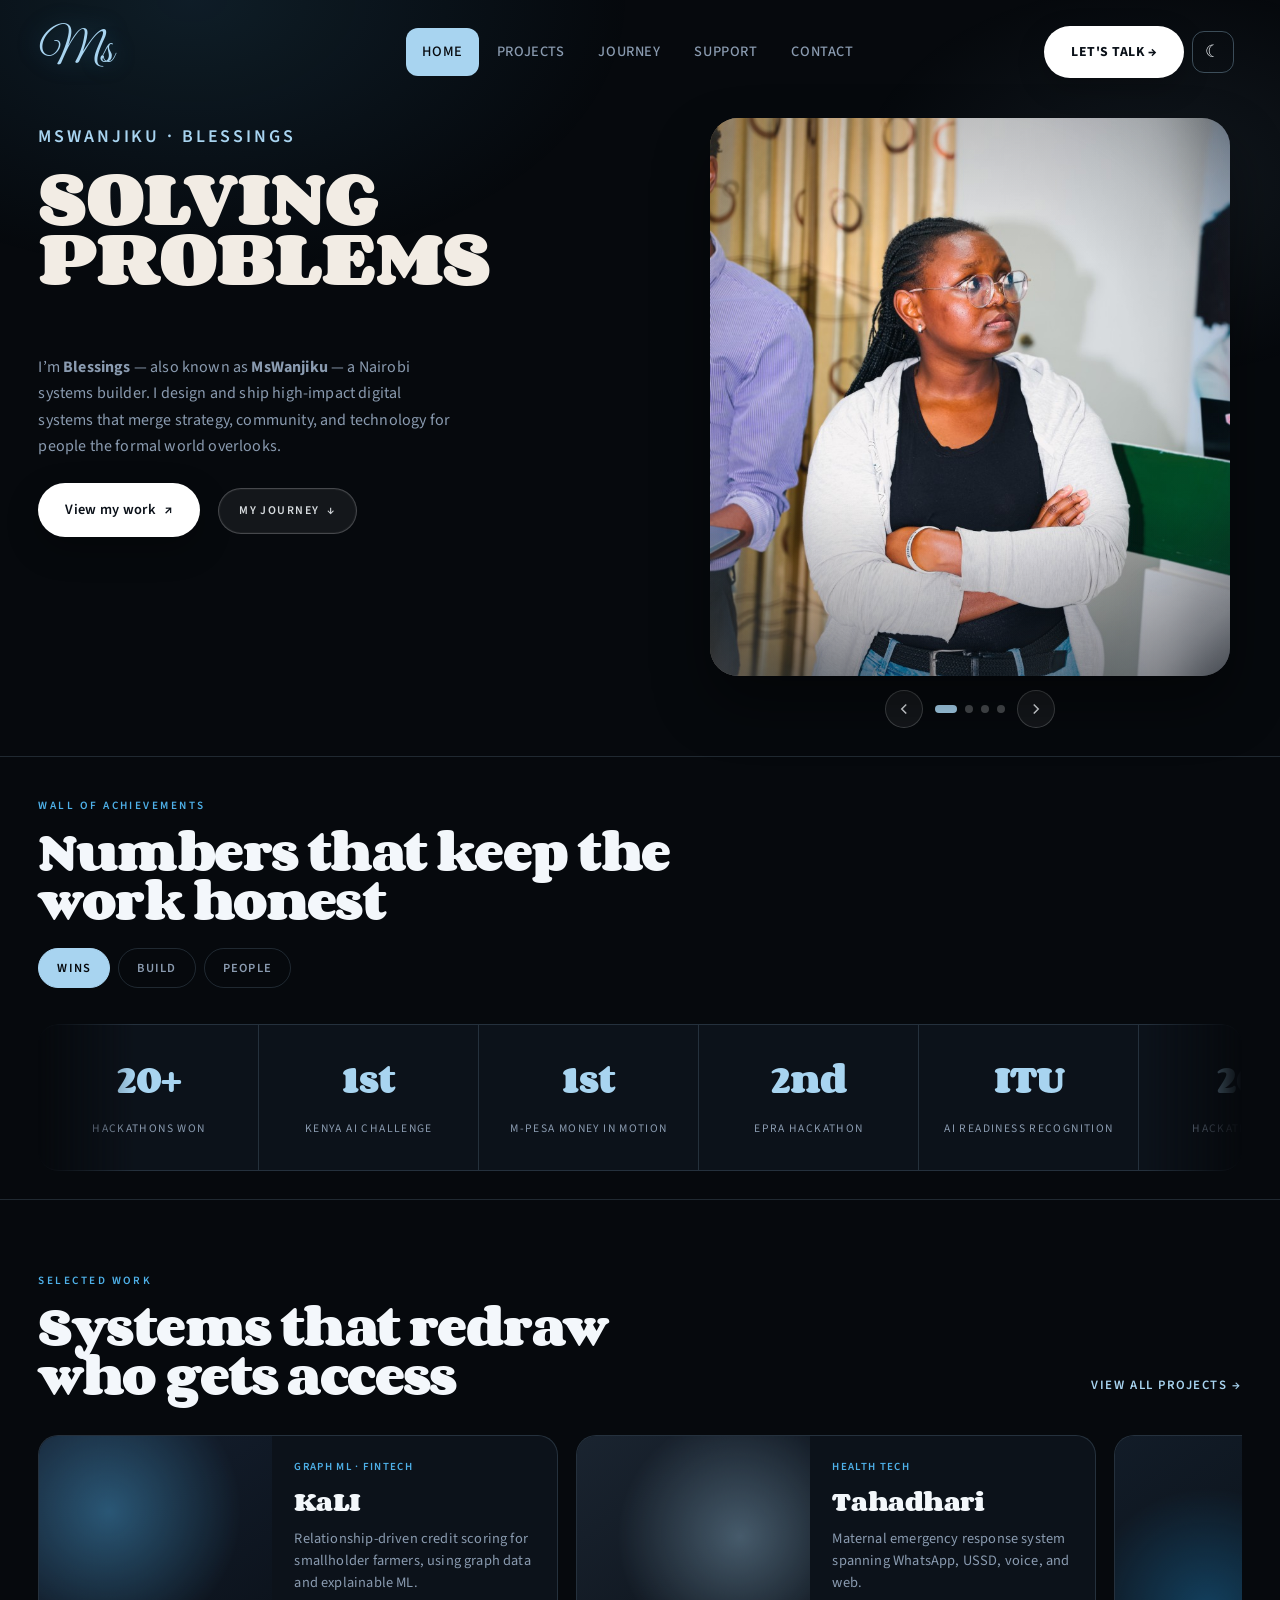
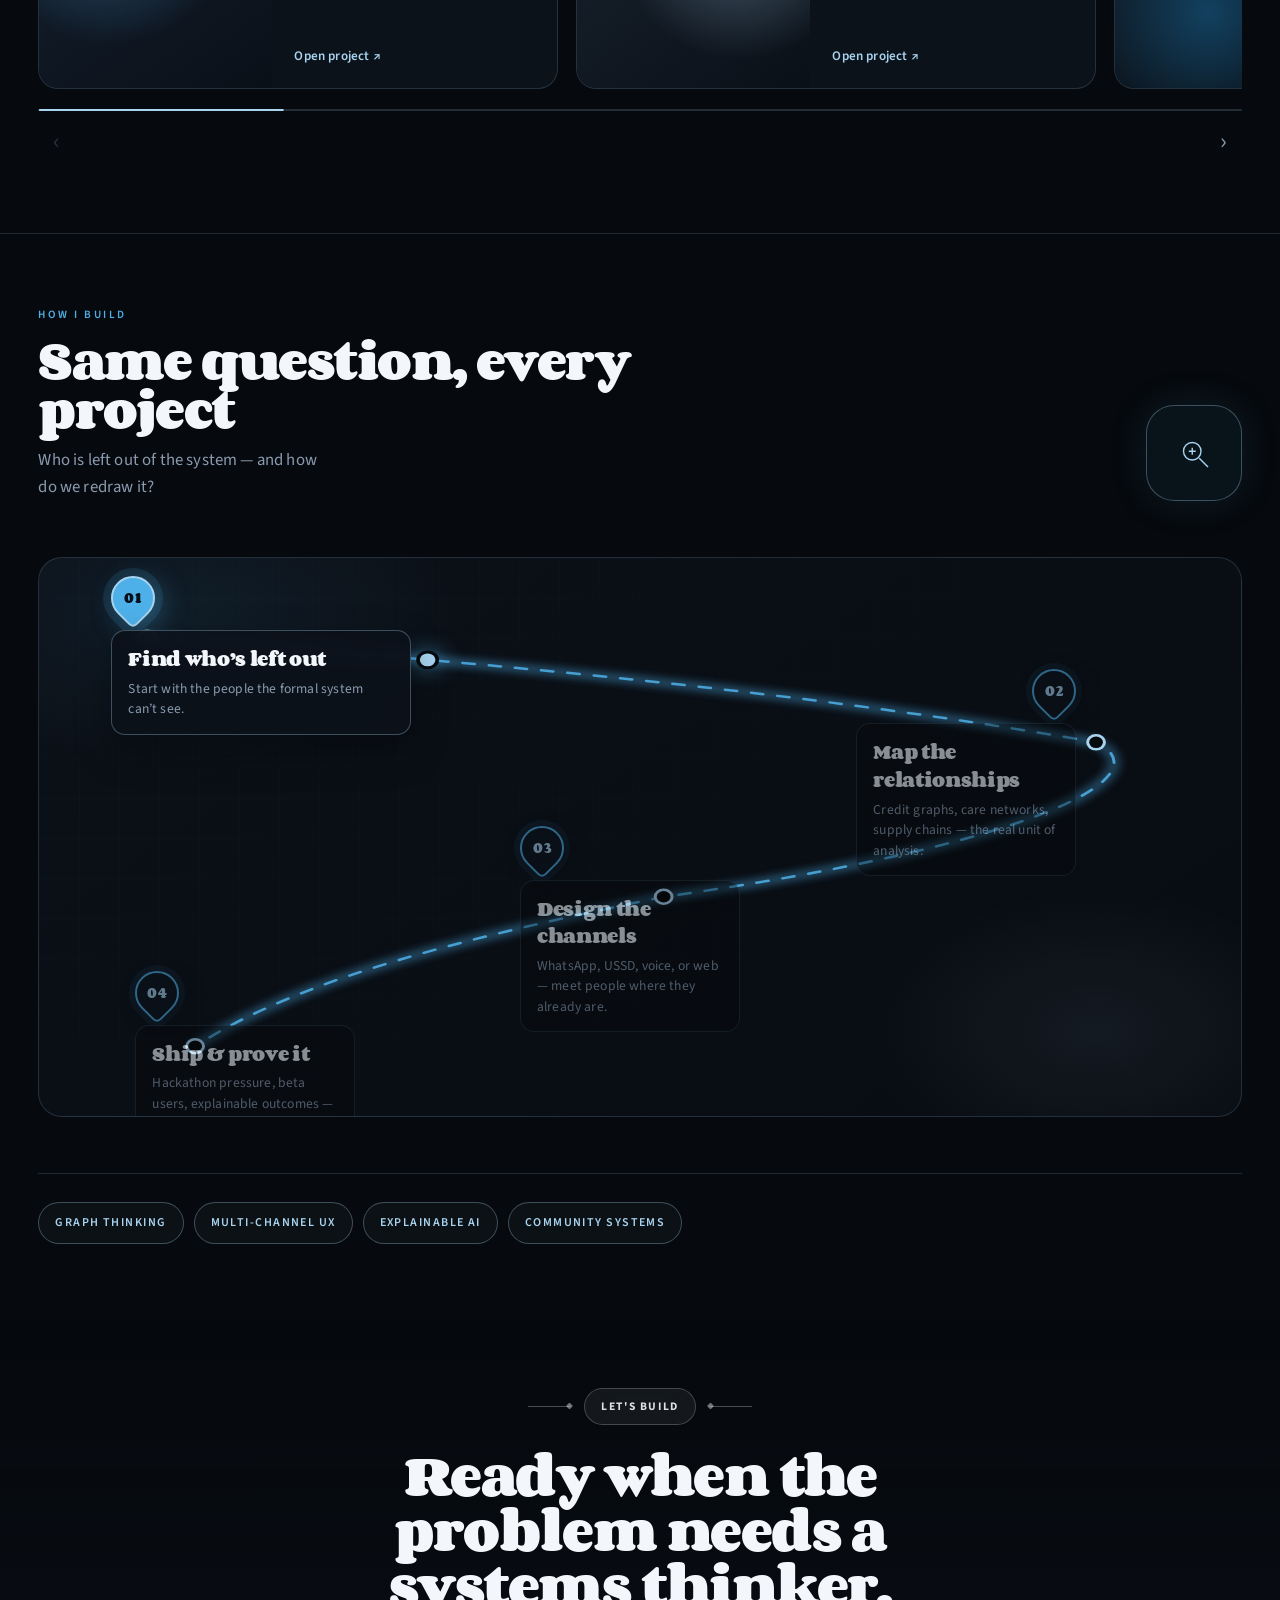
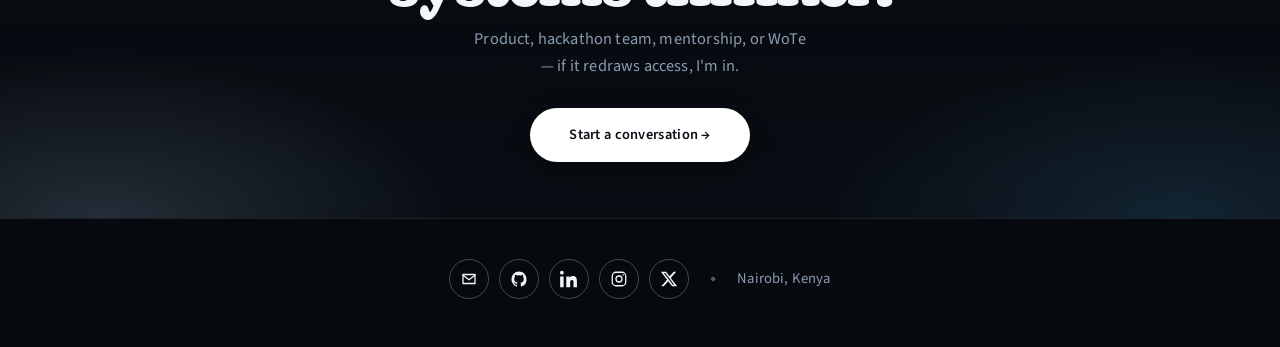
==== commit 2497598b: "Change hero statement to Solving Problems With Code. Co-authored-by: Cursor <cursoragent@cursor.com>" ====
--- a/index.html
+++ b/index.html
@@ -146,9 +146,9 @@
   <section id="hero" data-section="hero" data-icon-label="Hero">
     <div class="hero-copy">
       <p class="hero-kicker">MsWanjiku · Blessings</p>
-      <h1 class="hero-display" aria-label="Systems Builder">
-        <span class="hero-display-lead" data-typewriter data-text="Systems"></span>
-        <span class="hero-display-sub" data-typewriter data-text="Builder"></span>
+      <h1 class="hero-display" aria-label="Solving Problems With Code">
+        <span class="hero-display-lead" data-typewriter data-text="Solving Problems"></span>
+        <span class="hero-display-sub" data-typewriter data-text="With Code"></span>
       </h1>
       <p class="hero-blurb">I’m <strong>Blessings</strong> — also known as <strong>MsWanjiku</strong> — a Nairobi systems builder. I design and ship high-impact digital systems that merge strategy, community, and technology for people the formal world overlooks.</p>
       <div class="hero-actions">
--- a/styles.css
+++ b/styles.css
@@ -395,25 +395,25 @@
 .hero-display {
   font-family: var(--font-display);
   font-weight: 700;
-  line-height: 0.9;
-  letter-spacing: -0.05em;
+  line-height: 0.95;
+  letter-spacing: -0.045em;
   text-transform: uppercase;
   color: #F2ECE4;
   margin-bottom: 18px;
-  max-width: 14ch;
+  max-width: 18ch;
   position: relative;
   z-index: 3;
 }
 
 .hero-display-lead {
   display: block;
-  font-size: clamp(3.1rem, 6.8vw, 5.1rem);
+  font-size: clamp(2.4rem, 5.4vw, 4rem);
   min-height: 1.05em;
 }
 
 .hero-display-sub {
   display: block;
-  font-size: clamp(2.2rem, 4.8vw, 3.55rem);
+  font-size: clamp(1.85rem, 4vw, 2.9rem);
   letter-spacing: -0.04em;
   opacity: 0.92;
   min-height: 1.05em;
@@ -2485,104 +2485,290 @@
 .bf-hero {
   position: relative;
   z-index: 1;
-  min-height: min(52vh, 460px);
+  min-height: min(58vh, 560px);
   display: flex;
   align-items: center;
   justify-content: center;
   overflow: hidden;
-  padding: calc(var(--nav-h) + 56px) var(--page-gutter) 72px;
-  background: transparent;
-}
-
-.bf-ornament {
+  padding: calc(var(--nav-h) + 28px) var(--page-gutter) 48px;
+  background:
+    radial-gradient(ellipse 70% 60% at 18% 40%, rgba(78, 176, 232, 0.14), transparent 58%),
+    radial-gradient(ellipse 55% 50% at 88% 20%, rgba(168, 212, 240, 0.1), transparent 55%),
+    linear-gradient(180deg, #070b12 0%, var(--bg) 100%);
+}
+
+.bf-hero-fx {
   position: absolute;
+  inset: 0;
   pointer-events: none;
-  border: 1px solid var(--line-strong);
+  overflow: hidden;
+}
+
+.bf-neon-grid {
+  position: absolute;
+  inset: 0;
+  opacity: 0.22;
+  background-image:
+    linear-gradient(rgba(78, 176, 232, 0.12) 1px, transparent 1px),
+    linear-gradient(90deg, rgba(78, 176, 232, 0.1) 1px, transparent 1px);
+  background-size: 48px 48px;
+  mask-image: radial-gradient(ellipse 70% 65% at 50% 45%, #000 20%, transparent 75%);
+  -webkit-mask-image: radial-gradient(ellipse 70% 65% at 50% 45%, #000 20%, transparent 75%);
+  animation: bfGridDrift 22s linear infinite;
+}
+
+.bf-neon-ring {
+  position: absolute;
   border-radius: 50%;
-  opacity: 0.55;
-}
-
-.bf-ornament-a {
-  width: min(720px, 90vw);
-  height: min(720px, 90vw);
-  left: -18%;
-  top: -35%;
-  box-shadow: inset 0 0 0 1px rgba(168, 212, 240, 0.08);
-  background:
-    radial-gradient(circle at 30% 40%, rgba(78, 176, 232, 0.12), transparent 55%);
-}
-
-.bf-ornament-b {
+  border: 1px solid rgba(78, 176, 232, 0.35);
+  box-shadow:
+    0 0 18px rgba(78, 176, 232, 0.28),
+    inset 0 0 22px rgba(168, 212, 240, 0.08);
+}
+
+.bf-neon-ring-a {
   width: min(520px, 70vw);
   height: min(520px, 70vw);
-  right: -12%;
-  bottom: -30%;
-  opacity: 0.35;
+  left: 4%;
+  top: 8%;
+  animation: bfRingPulse 7s ease-in-out infinite;
+}
+
+.bf-neon-ring-b {
+  width: min(340px, 48vw);
+  height: min(340px, 48vw);
+  right: 8%;
+  bottom: 6%;
+  border-color: rgba(168, 212, 240, 0.28);
+  animation: bfRingPulse 9s ease-in-out infinite reverse;
+}
+
+.bf-neon-ring-c {
+  width: min(180px, 28vw);
+  height: min(180px, 28vw);
+  right: 28%;
+  top: 18%;
+  opacity: 0.55;
+  animation: bfRingPulse 5.5s ease-in-out infinite 0.6s;
+}
+
+.bf-neon-orb {
+  position: absolute;
+  border-radius: 50%;
+  filter: blur(2px);
+}
+
+.bf-neon-orb-a {
+  width: 12px;
+  height: 12px;
+  left: 22%;
+  top: 28%;
+  background: var(--ice);
+  box-shadow: 0 0 18px 6px rgba(168, 212, 240, 0.55);
+  animation: bfOrbFloat 6s ease-in-out infinite;
+}
+
+.bf-neon-orb-b {
+  width: 8px;
+  height: 8px;
+  right: 18%;
+  top: 42%;
+  background: var(--azure);
+  box-shadow: 0 0 16px 5px rgba(78, 176, 232, 0.55);
+  animation: bfOrbFloat 7.5s ease-in-out infinite reverse;
+}
+
+.bf-neon-beam {
+  position: absolute;
+  left: -10%;
+  top: 55%;
+  width: 120%;
+  height: 2px;
+  background: linear-gradient(90deg, transparent, rgba(78, 176, 232, 0.55), transparent);
+  box-shadow: 0 0 22px rgba(78, 176, 232, 0.35);
+  transform: rotate(-8deg);
+  opacity: 0.55;
+  animation: bfBeamSweep 8s ease-in-out infinite;
 }
 
 .bf-hero-inner {
   position: relative;
   z-index: 1;
-  text-align: center;
-  max-width: 640px;
-  display: flex;
-  flex-direction: column;
-  align-items: center;
-}
-
-.bf-hero-portrait {
-  position: relative;
-  width: min(220px, 52vw);
+  width: 100%;
+  max-width: var(--max-w);
+  display: grid;
+  grid-template-columns: minmax(220px, 0.9fr) minmax(0, 1.1fr);
+  gap: clamp(28px, 5vw, 64px);
+  align-items: center;
+}
+
+.bf-hero-visual {
+  position: relative;
+  display: flex;
+  justify-content: center;
+  align-items: flex-end;
+  min-height: min(420px, 52vh);
+  animation: bfFadeUp 0.9s ease both;
+}
+
+.bf-hero-halo {
+  position: absolute;
+  width: min(340px, 78%);
   aspect-ratio: 1;
-  margin-bottom: 28px;
-}
-
-.bf-hero-portrait-img {
-  width: 100%;
-  height: 100%;
-  object-fit: cover;
-  object-position: center 18%;
   border-radius: 50%;
-  border: 1px solid rgba(243, 247, 251, 0.28);
+  top: 50%;
+  left: 50%;
+  transform: translate(-50%, -46%);
   background:
-    radial-gradient(circle at 40% 30%, rgba(78, 176, 232, 0.16), transparent 55%),
-    var(--bg-2);
-  display: block;
-  box-shadow: 0 24px 48px rgba(0, 0, 0, 0.35);
-}
-
-.bf-hero-spark {
-  position: absolute;
-  top: 8%;
-  right: 10%;
-  color: rgba(243, 247, 251, 0.9);
-  font-size: 0.95rem;
-}
-
+    radial-gradient(circle, rgba(78, 176, 232, 0.28) 0%, rgba(78, 176, 232, 0.08) 42%, transparent 70%);
+  box-shadow:
+    0 0 40px rgba(78, 176, 232, 0.35),
+    0 0 90px rgba(168, 212, 240, 0.18);
+  animation: bfHaloPulse 5s ease-in-out infinite;
+}
+
+.bf-hero-photo {
+  position: relative;
+  z-index: 1;
+  width: min(360px, 88%);
+  height: auto;
+  max-height: min(48vh, 460px);
+  object-fit: contain;
+  filter: drop-shadow(0 28px 40px rgba(0, 0, 0, 0.45));
+  animation: bfPhotoFloat 6.5s ease-in-out infinite;
+}
+
+.bf-hero-copy {
+  text-align: left;
+  max-width: 34rem;
+  animation: bfFadeUp 1s ease 0.12s both;
+}
+
+.bf-hero-kicker {
+  font-family: var(--font-body);
+  font-size: 0.78rem;
+  font-weight: 600;
+  letter-spacing: 0.2em;
+  text-transform: uppercase;
+  color: var(--ice);
+  margin-bottom: 12px;
+  text-shadow: 0 0 18px rgba(168, 212, 240, 0.45);
+}
+
+.bf-hero-copy h1,
 .bf-hero-inner h1 {
   font-family: var(--font-display);
-  font-weight: 800;
-  font-size: clamp(2.8rem, 7vw, 4.6rem);
+  font-weight: 700;
+  font-size: clamp(3rem, 7vw, 5rem);
   letter-spacing: -0.04em;
   text-transform: uppercase;
-  line-height: 1;
-  color: var(--ink);
+  line-height: 0.95;
+  color: #F4FBFF;
   margin-bottom: 18px;
+  text-shadow:
+    0 0 18px rgba(78, 176, 232, 0.55),
+    0 0 42px rgba(78, 176, 232, 0.28),
+    0 2px 0 rgba(6, 12, 20, 0.4);
+  animation: bfTitleGlow 4.5s ease-in-out infinite;
 }
 
 .bf-hero-rule {
   display: block;
-  width: 56px;
+  width: 72px;
   height: 2px;
-  margin: 0 auto 22px;
-  background: var(--ice);
-}
-
-.bf-hero-inner p {
+  margin: 0 0 22px;
+  background: linear-gradient(90deg, var(--ice), var(--azure), transparent);
+  box-shadow: 0 0 14px rgba(78, 176, 232, 0.65);
+}
+
+.bf-hero-copy p:not(.bf-hero-kicker),
+.bf-hero-inner > p {
   color: var(--muted);
   font-family: var(--font-body);
-  font-size: 1rem;
+  font-size: 1.05rem;
   line-height: 1.7;
+  max-width: 38ch;
+}
+
+@keyframes bfGridDrift {
+  0% { background-position: 0 0, 0 0; }
+  100% { background-position: 48px 48px, 48px 48px; }
+}
+
+@keyframes bfRingPulse {
+  0%, 100% { transform: scale(1); opacity: 0.45; }
+  50% { transform: scale(1.06); opacity: 0.85; }
+}
+
+@keyframes bfOrbFloat {
+  0%, 100% { transform: translateY(0); opacity: 0.7; }
+  50% { transform: translateY(-14px); opacity: 1; }
+}
+
+@keyframes bfBeamSweep {
+  0%, 100% { opacity: 0.25; transform: rotate(-8deg) translateX(-2%); }
+  50% { opacity: 0.7; transform: rotate(-8deg) translateX(2%); }
+}
+
+@keyframes bfHaloPulse {
+  0%, 100% { opacity: 0.7; transform: translate(-50%, -46%) scale(1); }
+  50% { opacity: 1; transform: translate(-50%, -46%) scale(1.06); }
+}
+
+@keyframes bfPhotoFloat {
+  0%, 100% { transform: translateY(0); }
+  50% { transform: translateY(-10px); }
+}
+
+@keyframes bfTitleGlow {
+  0%, 100% {
+    text-shadow:
+      0 0 16px rgba(78, 176, 232, 0.45),
+      0 0 36px rgba(78, 176, 232, 0.22),
+      0 2px 0 rgba(6, 12, 20, 0.4);
+  }
+  50% {
+    text-shadow:
+      0 0 24px rgba(168, 212, 240, 0.75),
+      0 0 56px rgba(78, 176, 232, 0.4),
+      0 2px 0 rgba(6, 12, 20, 0.4);
+  }
+}
+
+@keyframes bfFadeUp {
+  from { opacity: 0; transform: translateY(18px); }
+  to { opacity: 1; transform: translateY(0); }
+}
+
+@media (prefers-reduced-motion: reduce) {
+  .bf-neon-grid,
+  .bf-neon-ring,
+  .bf-neon-orb,
+  .bf-neon-beam,
+  .bf-hero-halo,
+  .bf-hero-photo,
+  .bf-hero-copy h1 {
+    animation: none !important;
+  }
+}
+
+html[data-theme="light"] .bf-hero {
+  background:
+    radial-gradient(ellipse 70% 60% at 18% 40%, rgba(78, 176, 232, 0.18), transparent 58%),
+    radial-gradient(ellipse 55% 50% at 88% 20%, rgba(30, 126, 184, 0.1), transparent 55%),
+    linear-gradient(180deg, #dceaf6 0%, var(--bg) 100%);
+}
+
+html[data-theme="light"] .bf-hero-copy h1,
+html[data-theme="light"] .bf-hero-inner h1 {
+  color: #0C1824;
+  text-shadow:
+    0 0 18px rgba(78, 176, 232, 0.28),
+    0 0 30px rgba(23, 128, 196, 0.16);
+}
+
+html[data-theme="light"] .bf-neon-grid {
+  opacity: 0.18;
 }
 
 .bf-touch {
@@ -4135,11 +4321,14 @@
   .hero-display {
     max-width: none;
   }
+  .hero-display {
+    max-width: none;
+  }
   .hero-display-lead {
-    font-size: clamp(2.7rem, 10vw, 3.9rem);
+    font-size: clamp(2.1rem, 8.2vw, 3.2rem);
   }
   .hero-display-sub {
-    font-size: clamp(1.9rem, 7vw, 2.75rem);
+    font-size: clamp(1.6rem, 6vw, 2.3rem);
   }
   .hero-blurb {
     max-width: min(48ch, 100%);
@@ -4217,7 +4406,29 @@
   .bf-touch-cards {
     grid-template-columns: 1fr;
   }
-  .bf-hero { min-height: 320px; padding-bottom: 48px; }
+  .bf-hero {
+    min-height: 0;
+    padding-bottom: 36px;
+  }
+  .bf-hero-inner {
+    grid-template-columns: 1fr;
+    text-align: center;
+    justify-items: center;
+  }
+  .bf-hero-copy {
+    text-align: center;
+  }
+  .bf-hero-rule { margin-left: auto; margin-right: auto; }
+  .bf-hero-copy p:not(.bf-hero-kicker) {
+    margin-left: auto;
+    margin-right: auto;
+  }
+  .bf-hero-visual {
+    min-height: 280px;
+  }
+  .bf-hero-photo {
+    max-height: min(38vh, 320px);
+  }
   .bf-footband-right { text-align: left; }
   .bf-card { min-height: 0; }
   .support-box { padding: 48px 28px; }
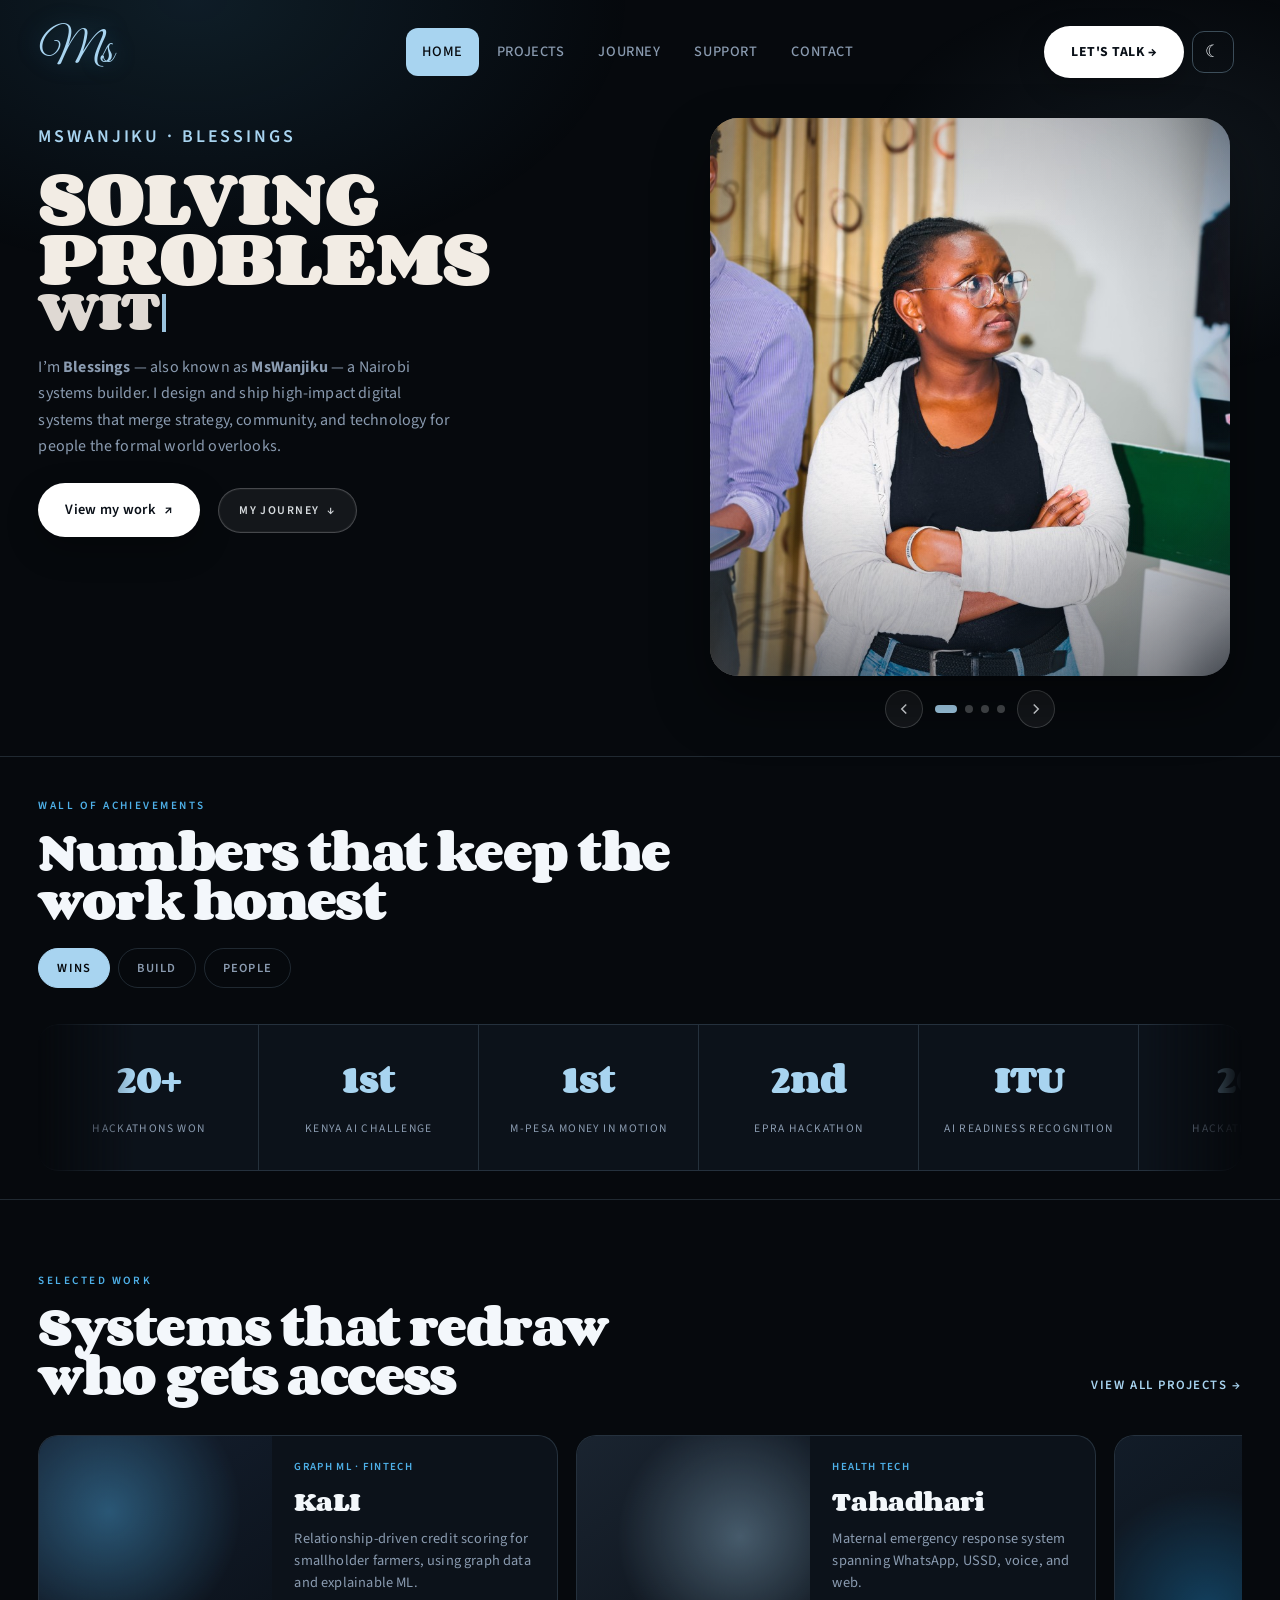
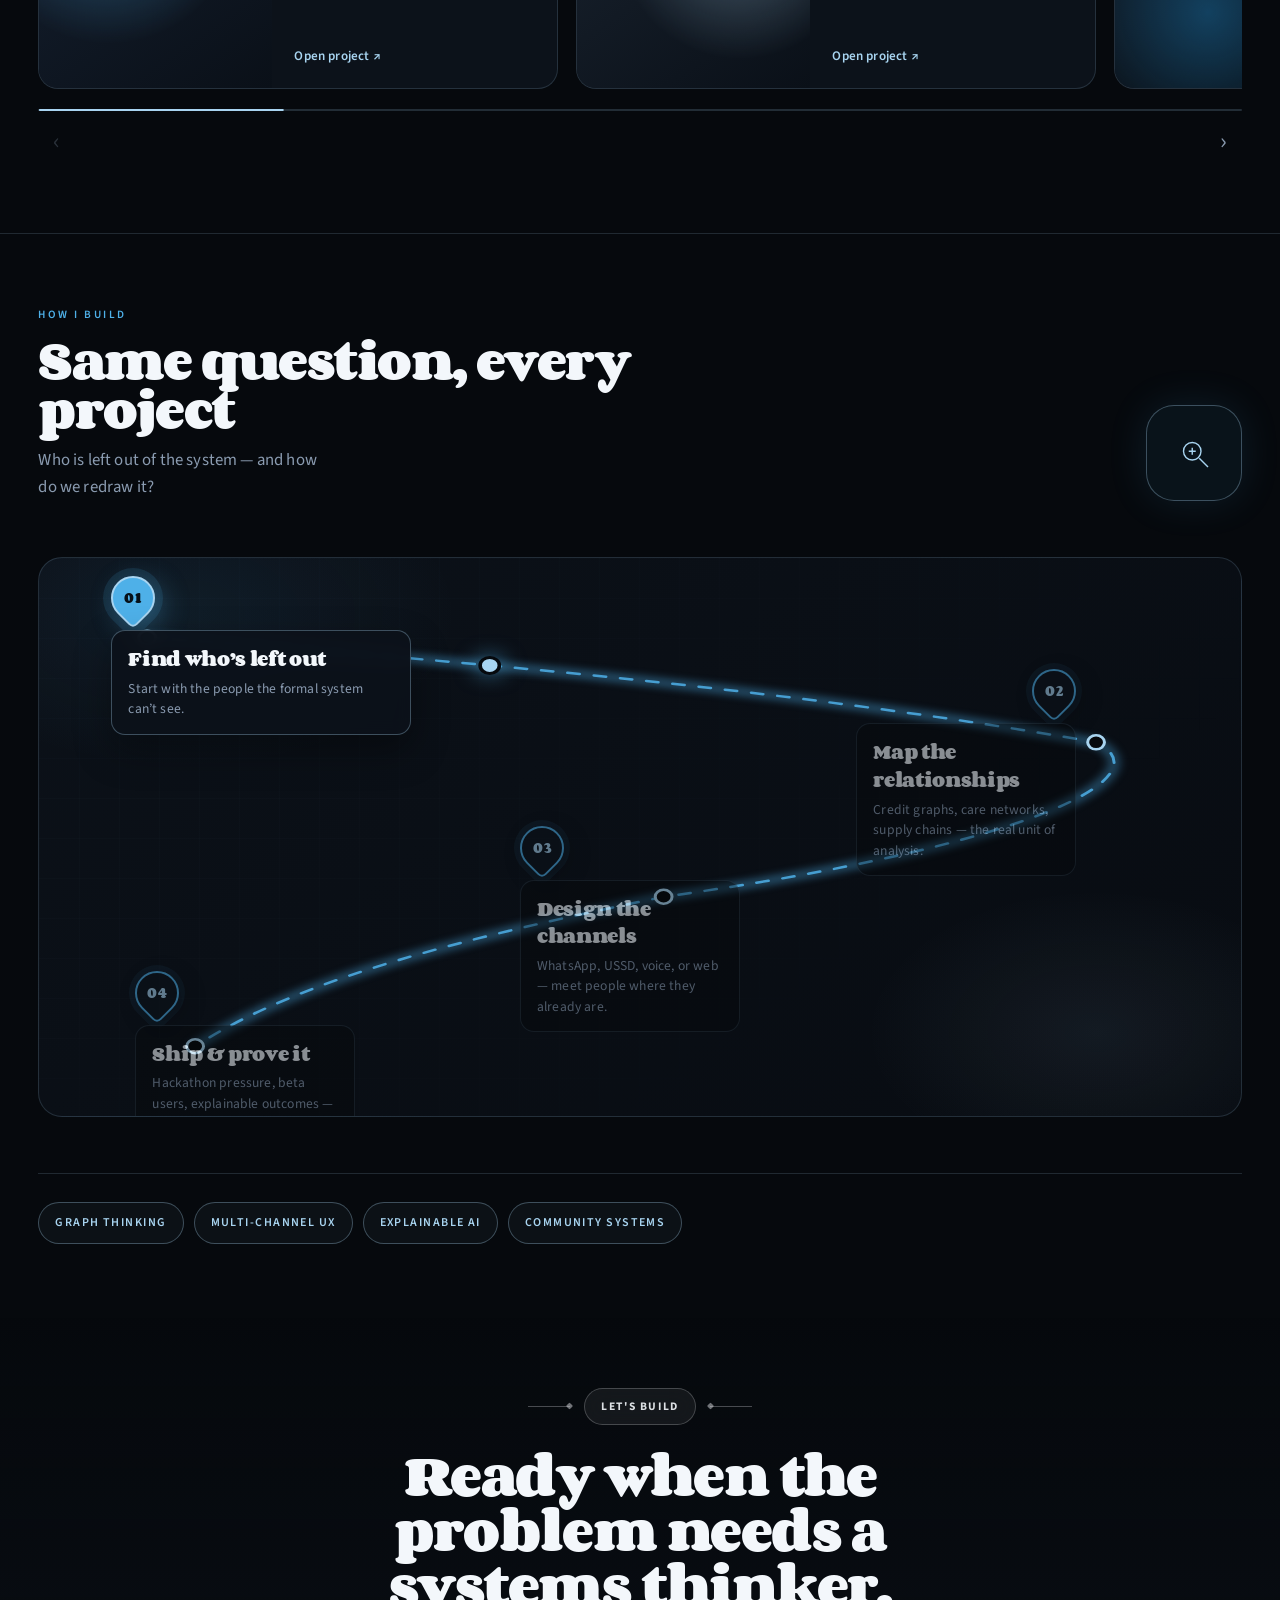
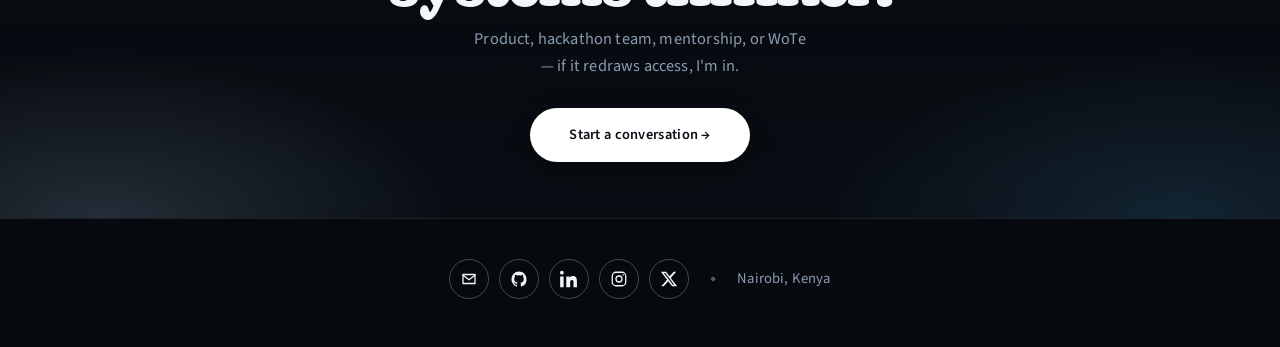
==== commit c6ab7e9b: "Apply typewriter effect to all page hero titles. Co-authored-by: Cursor <cursoragent@cursor.com>" ====
--- a/index.html
+++ b/index.html
@@ -146,7 +146,7 @@
   <section id="hero" data-section="hero" data-icon-label="Hero">
     <div class="hero-copy">
       <p class="hero-kicker">MsWanjiku · Blessings</p>
-      <h1 class="hero-display" aria-label="Solving Problems With Code">
+      <h1 class="hero-display" data-typewriter-root aria-label="Solving Problems With Code">
         <span class="hero-display-lead" data-typewriter data-text="Solving Problems"></span>
         <span class="hero-display-sub" data-typewriter data-text="With Code"></span>
       </h1>
--- a/styles.css
+++ b/styles.css
@@ -419,7 +419,7 @@
   min-height: 1.05em;
 }
 
-.hero-display [data-typewriter].is-typing::after {
+[data-typewriter].is-typing::after {
   content: "";
   display: inline-block;
   width: 0.085em;
@@ -430,13 +430,19 @@
   animation: heroCaret 0.85s steps(1, end) infinite;
 }
 
+.journey-hero-word[data-typewriter].is-typing::after {
+  width: 0.06em;
+  height: 0.72em;
+  box-shadow: 0 0 12px rgba(78, 176, 232, 0.55);
+}
+
 @keyframes heroCaret {
   0%, 45% { opacity: 1; }
   50%, 100% { opacity: 0; }
 }
 
 @media (prefers-reduced-motion: reduce) {
-  .hero-display [data-typewriter].is-typing::after {
+  [data-typewriter].is-typing::after {
     animation: none;
     opacity: 0;
   }
@@ -1674,6 +1680,7 @@
   max-width: none;
   text-align: center;
   user-select: none;
+  min-height: 0.85em;
   animation: journeyWordIn 1s cubic-bezier(0.22, 1, 0.36, 1) both;
   text-shadow: 0 10px 40px rgba(0, 0, 0, 0.35), 0 0 48px rgba(78, 176, 232, 0.28);
 }
@@ -3185,13 +3192,26 @@
   text-transform: uppercase;
   color: #F2ECE4;
   margin: 12px 0 18px;
-}
-
-.projects-hero-title span {
+  display: flex;
+  flex-direction: column;
+  gap: 0.05em;
+}
+
+.projects-hero-line,
+.projects-hero-accent {
+  display: block;
+  min-height: 1em;
+}
+
+.projects-hero-accent {
   background: linear-gradient(120deg, var(--ice), var(--azure));
   -webkit-background-clip: text;
   background-clip: text;
   color: transparent;
+}
+
+.projects-hero-accent.is-typing::after {
+  background: var(--azure);
 }
 
 .projects-hero-blurb {
